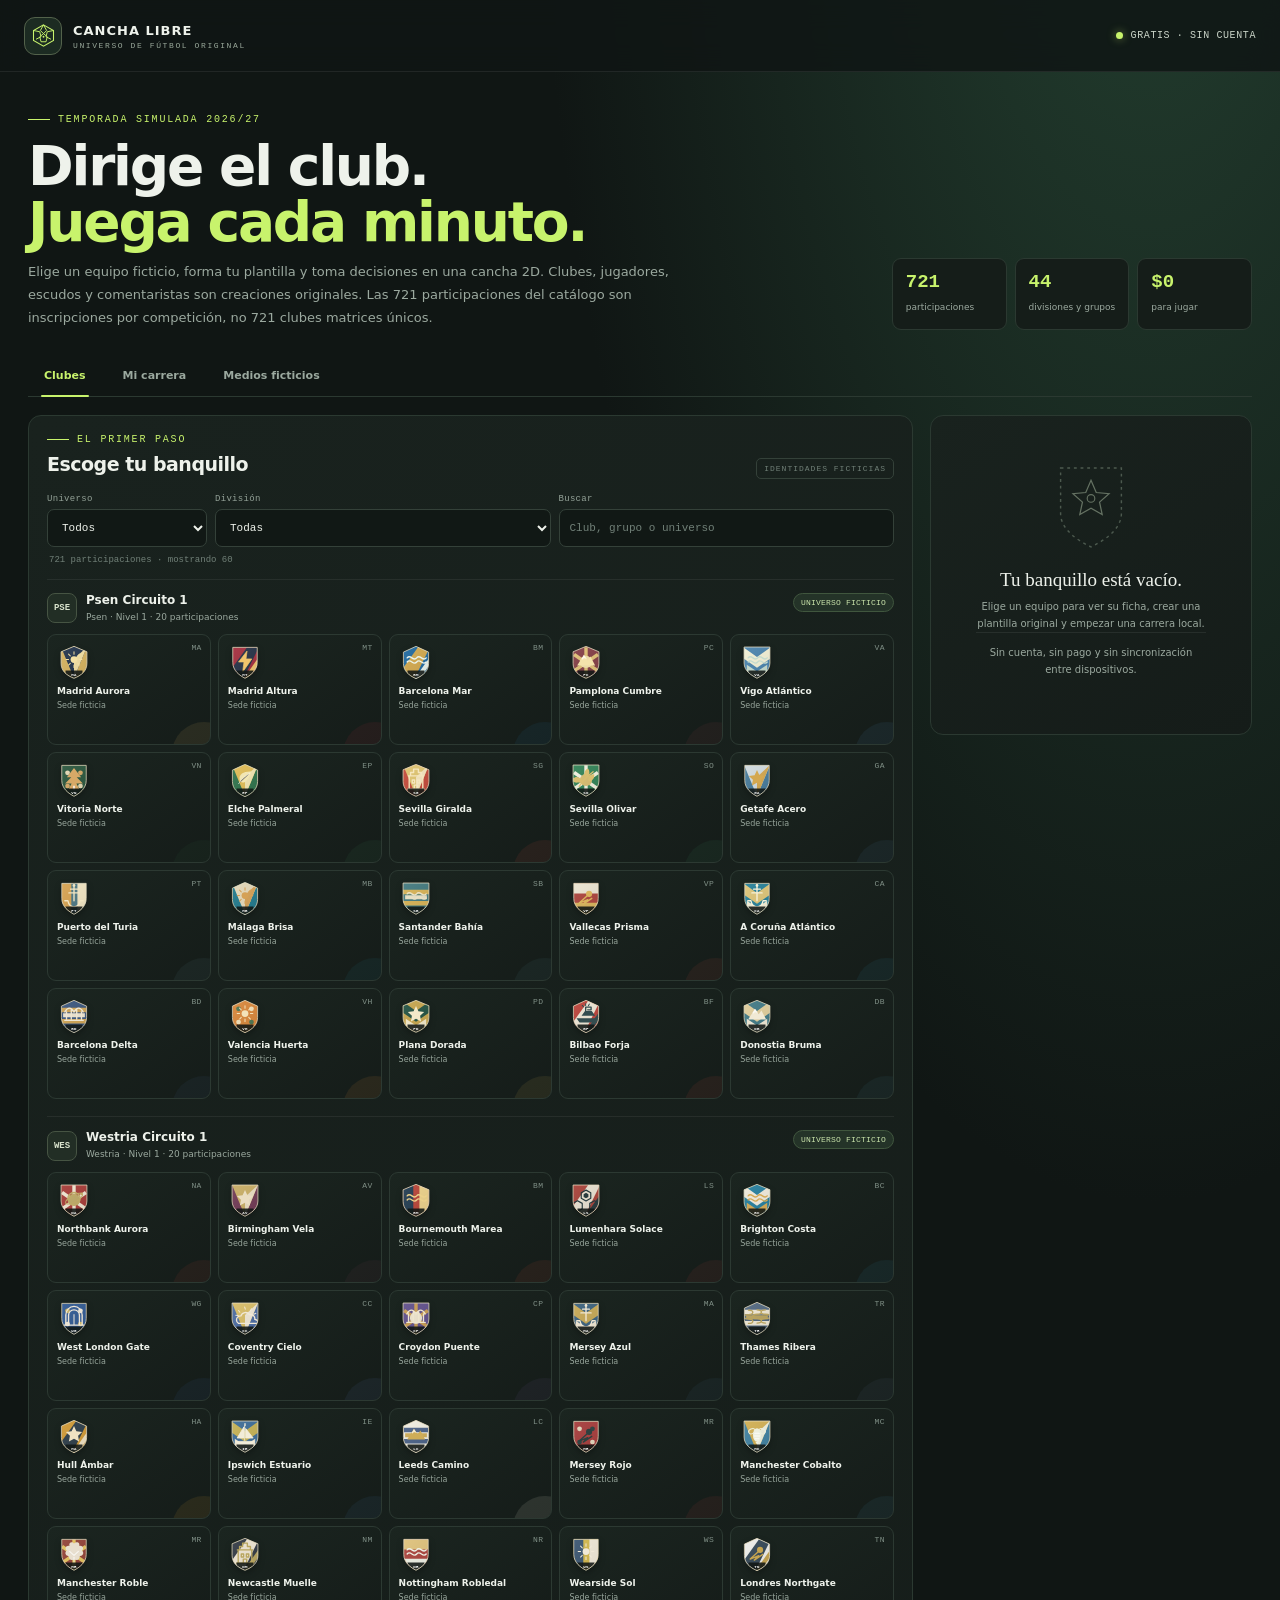
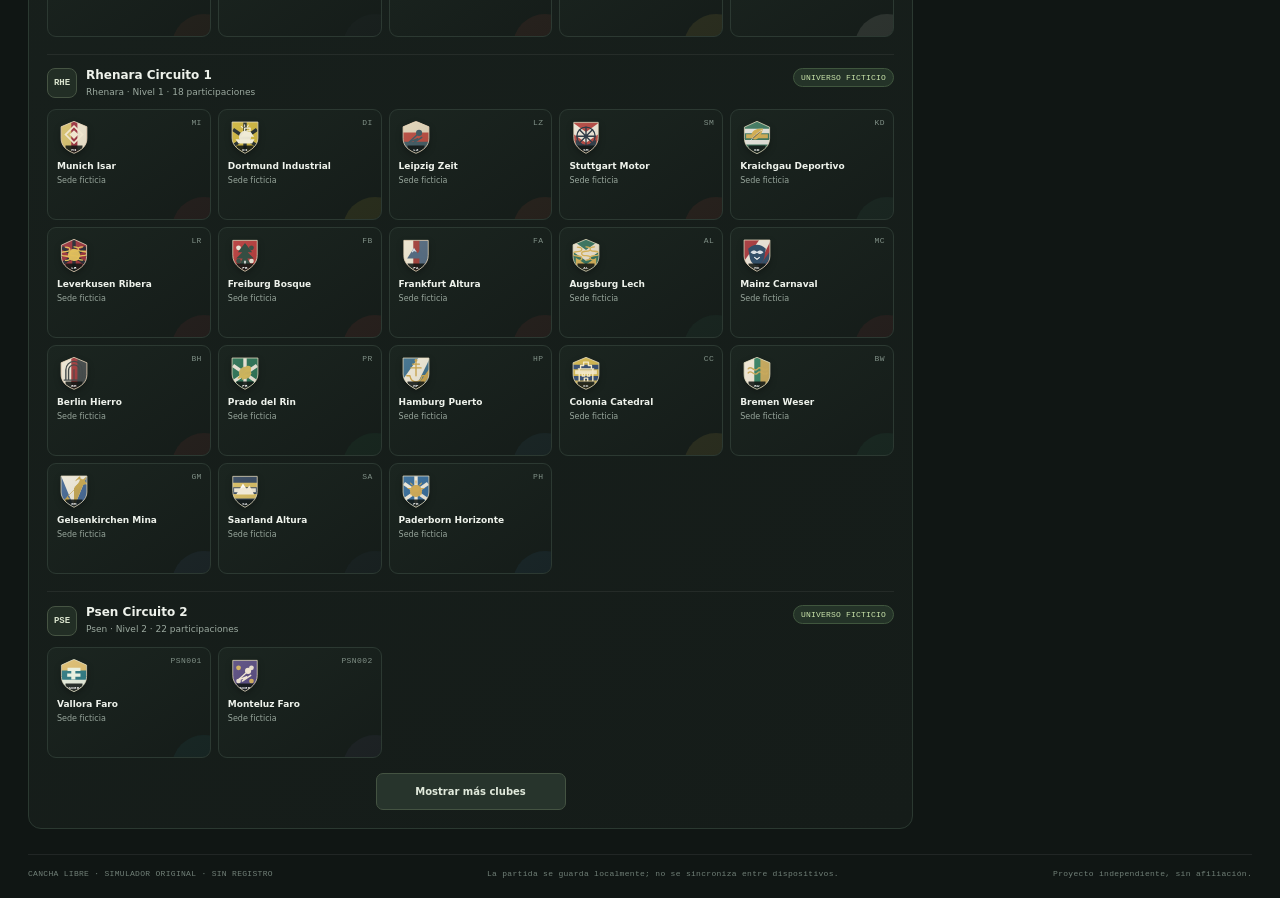
==== public/index.html @ 32240ccf "Publica Cancha Libre fase 1" ====
<!doctype html>
<html lang="es">
<head>
<meta charset="utf-8">
<meta name="viewport" content="width=device-width, initial-scale=1">
<meta name="theme-color" content="#101614">
<meta name="description" content="Cancha Libre: mánager de fútbol gratuito con clubes, plantillas y simulación 2D originales. Carrera guardada localmente en tu navegador.">
<title>Cancha Libre — Mánager de fútbol</title>
<link rel="stylesheet" href="styles.css">
<script defer src="game-data.js"></script>
<script defer src="app.js"></script>
</head>
<body>
<a class="skip-link" href="#main">Saltar al juego</a>
<header class="topbar">
  <a class="brand" href="#inicio" aria-label="Cancha Libre, inicio">
    <span class="brand-icon" aria-hidden="true"><svg viewBox="0 0 40 40" fill="none"><path d="M20 3 36 12v16L20 37 4 28V12L20 3Z" stroke="currentColor" stroke-width="1.7"/><path d="m20 3 5 9-5 5-5-5 5-9Zm-16 9 10 2 2 8-8 4m28-14-10 2-2 8 8 4M14 22l6-5 6 5-2 8h-8l-2-8Z" stroke="currentColor" stroke-width="1.5" stroke-linejoin="round"/><circle cx="20" cy="22" r="1.5" fill="currentColor"/></svg></span>
    <span class="brand-copy">CANCHA LIBRE<small>UNIVERSO DE FÚTBOL ORIGINAL</small></span>
  </a>
  <div class="top-status"><span class="free-dot"></span>Gratis · sin cuenta</div>
</header>
<main id="main" class="app-shell">
  <section class="hero" id="inicio">
    <div class="hero-copy">
      <div class="eyebrow">Temporada simulada 2026/27</div>
      <h1>Dirige el club.<br><span>Juega cada minuto.</span></h1>
      <p>Elige un equipo ficticio, forma tu plantilla y toma decisiones en una cancha 2D. Clubes, jugadores, escudos y comentaristas son creaciones originales. Las 721 participaciones del catálogo son inscripciones por competición, no 721 clubes matrices únicos.</p>
    </div>
    <div class="hero-stats" aria-label="Resumen del juego">
      <div class="stat-card"><strong id="statParticipations">—</strong><span>participaciones</span></div>
      <div class="stat-card"><strong id="statComps">—</strong><span>divisiones y grupos</span></div>
      <div class="stat-card"><strong>$0</strong><span>para jugar</span></div>
    </div>
  </section>
  <div id="resumeBanner" class="resume-banner" hidden></div>
  <nav class="view-tabs" aria-label="Secciones del juego">
    <button class="view-tab active" type="button" data-view="clubs" aria-current="page">Clubes</button>
    <button class="view-tab" type="button" data-view="career">Mi carrera</button>
    <button class="view-tab" type="button" data-view="evidence">Medios ficticios</button>
  </nav>

  <section class="screen" id="view-clubs" aria-labelledby="clubsHeading">
    <div class="content-grid">
      <div class="main-column">
        <section class="panel-card catalog-card">
          <div class="section-heading">
            <div><div class="eyebrow">El primer paso</div><h2 id="clubsHeading">Escoge tu banquillo</h2></div>
            <span class="small-label">IDENTIDADES FICTICIAS</span>
          </div>
          <div class="filters">
            <label>Universo<select id="countryFilter" aria-label="Filtrar por universo"></select></label>
            <label>División<select id="leagueFilter" aria-label="Filtrar por división"></select></label>
            <label class="search-label">Buscar<input id="searchInput" type="search" placeholder="Club, grupo o universo" autocomplete="off"></label>
          </div>
          <p id="clubResults" class="results-note" aria-live="polite"></p>
          <div id="clubList" class="league-list"></div>
          <button id="loadMore" class="secondary-button load-more" type="button" hidden>Mostrar más clubes</button>
        </section>
      </div>
      <aside id="clubPanel" class="panel-card club-panel" aria-labelledby="clubPanelTitle">
        <div id="clubPanelContent"></div>
      </aside>
    </div>
  </section>

  <section class="screen" id="view-career" aria-labelledby="careerHeading" hidden>
    <div id="careerRoot"></div>
  </section>

  <section class="screen" id="view-evidence" aria-labelledby="evidenceHeading" hidden>
    <div class="panel-card evidence-intro">
      <div class="eyebrow">Canales ficticios</div>
      <h2 id="evidenceHeading">Señales del universo</h2>
      <p>Las ligas y señales que aparecen aquí pertenecen al universo ficticio de Cancha Libre. Esta pantalla no contiene nombres ni enlaces de fuentes externas.</p>
    </div>
    <div id="evidenceList" class="evidence-grid"></div>
    <div class="panel-card gaps-card"><h3>Límites de la evidencia</h3><ul id="evidenceGaps"></ul></div>
  </section>
  <footer class="footer"><span>CANCHA LIBRE · SIMULADOR ORIGINAL · SIN REGISTRO</span><span>La partida se guarda localmente; no se sincroniza entre dispositivos.</span><span>Proyecto independiente, sin afiliación.</span></footer>
</main>
<div id="toast" class="toast" role="status" aria-live="polite"></div>
<noscript><p class="noscript">Activa JavaScript para jugar a Cancha Libre.</p></noscript>
</body>
</html>
---- public/styles.css ----
:root{color-scheme:dark;--bg:#101614;--panel:#171f1c;--panel2:#1b2520;--line:#2b3931;--ink:#eef2eb;--muted:#9ba99f;--quiet:#718078;--lime:#c8f36c;--gold:#e1c16e;--red:#ef826f;--blue:#86b9dc;--sans:Manrope,Inter,ui-sans-serif,system-ui,-apple-system,BlinkMacSystemFont,"Segoe UI",sans-serif;--mono:"DM Mono",ui-monospace,SFMono-Regular,Consolas,monospace}*{box-sizing:border-box}html{scroll-behavior:smooth}body{margin:0;background:radial-gradient(ellipse at 90% -12%,#244131 0,transparent 38%),var(--bg);color:var(--ink);font-family:var(--sans);line-height:1.5;min-height:100vh}button,input,select{font:inherit}button,a,input,select{touch-action:manipulation}button:focus-visible,a:focus-visible,input:focus-visible,select:focus-visible{outline:3px solid var(--lime);outline-offset:3px}.skip-link{position:absolute;top:-80px;left:14px;background:var(--lime);color:#142017;padding:10px 14px;border-radius:7px;z-index:30}.skip-link:focus{top:10px}.topbar{height:72px;padding:0 max(24px,calc((100vw - 1440px)/2));display:flex;justify-content:space-between;align-items:center;border-bottom:1px solid #ffffff13;background:#101614d9;backdrop-filter:blur(14px)}.brand{display:flex;gap:11px;align-items:center;text-decoration:none;color:var(--ink)}.brand-icon{width:38px;height:38px;display:grid;place-items:center;border:1px solid #53624b;border-radius:11px;background:#1c2b22;color:var(--lime)}.brand-icon svg{width:25px;height:25px}.brand-copy{font-size:13px;font-weight:800;letter-spacing:1px}.brand-copy small{display:block;color:#9aa99b;font:8px var(--mono);letter-spacing:1.6px;margin-top:1px}.top-status{display:flex;align-items:center;gap:8px;color:#cad4c8;font:10px var(--mono);letter-spacing:.6px;text-transform:uppercase}.free-dot{width:7px;height:7px;border-radius:50%;background:var(--lime);box-shadow:0 0 8px #c8f36c88}.app-shell{max-width:1440px;margin:auto;padding:0 28px}.hero{display:flex;justify-content:space-between;gap:30px;align-items:flex-end;padding:42px 0 27px}.hero-copy{max-width:790px}.eyebrow{font:10px var(--mono);text-transform:uppercase;letter-spacing:1.8px;color:var(--lime);display:flex;align-items:center;gap:8px}.eyebrow:before{content:"";height:1px;width:22px;background:currentColor}.hero h1{margin:13px 0 11px;font-size:clamp(32px,4.3vw,57px);line-height:1.02;letter-spacing:-2.2px;font-weight:700}.hero h1 span{color:var(--lime)}.hero p{max-width:680px;margin:0;color:var(--muted);font-size:13px;line-height:1.75}.hero-stats{display:grid;grid-template-columns:repeat(3,minmax(94px,1fr));gap:8px;min-width:320px}.stat-card{border:1px solid var(--line);background:#151d19;border-radius:9px;padding:12px 13px;min-height:72px}.stat-card strong{font:600 19px var(--mono);color:var(--lime);display:block}.stat-card span{font-size:9px;color:var(--muted);white-space:nowrap}.resume-banner{margin:0 0 17px;background:linear-gradient(100deg,#293622,#1d2c22);border:1px solid #65784c;border-radius:10px;padding:12px 15px;display:flex;justify-content:space-between;align-items:center;gap:12px;font-size:11px;color:#e1e9d2}.resume-banner[hidden]{display:none}.resume-banner strong{color:var(--lime)}.view-tabs{display:flex;gap:5px;border-bottom:1px solid var(--line);margin-bottom:18px}.view-tab{position:relative;border:0;background:transparent;color:var(--muted);padding:11px 16px 12px;cursor:pointer;font-size:11px;font-weight:700}.view-tab:hover{color:var(--ink)}.view-tab.active{color:var(--lime)}.view-tab.active:after{content:"";position:absolute;bottom:-1px;left:13px;right:13px;height:2px;background:var(--lime);border-radius:2px}.screen[hidden]{display:none!important}.content-grid{display:grid;grid-template-columns:minmax(0,1fr) 322px;gap:17px;align-items:start}.main-column{min-width:0}.panel-card{border:1px solid var(--line);border-radius:13px;background:linear-gradient(150deg,#19221e,#151c19);padding:18px}.catalog-card{padding:18px}.section-heading{display:flex;justify-content:space-between;align-items:flex-end;gap:14px;margin-bottom:15px}.section-heading h2,.evidence-intro h2{margin:5px 0 0;font-size:19px;letter-spacing:-.5px}.small-label{font:8px var(--mono);letter-spacing:1px;color:var(--quiet);border:1px solid #344139;border-radius:5px;padding:5px 7px}.filters{display:grid;grid-template-columns:160px minmax(190px,1fr) minmax(190px,1fr);gap:8px;margin-bottom:8px}.filters label{display:flex;flex-direction:column;gap:5px;color:#93a197;font:9px var(--mono);letter-spacing:.3px}.filters input,.filters select,.career-select{width:100%;min-height:38px;border:1px solid #344139;border-radius:7px;background:#111815;color:var(--ink);padding:8px 10px;font-size:11px;letter-spacing:0}.filters input::placeholder{color:#718078}.results-note{margin:8px 2px 12px;color:var(--quiet);font:9px var(--mono);min-height:12px}.league-list{display:flex;flex-direction:column;gap:17px}.league-block{border-top:1px solid #ffffff10;padding-top:13px}.league-heading{display:flex;align-items:flex-start;justify-content:space-between;gap:12px;margin-bottom:10px}.league-title-wrap{display:flex;align-items:center;gap:9px;min-width:0}.league-chip{width:30px;height:30px;display:grid;place-items:center;border:1px solid #465443;background:#222e25;border-radius:8px;color:#d8e2cc;font:700 9px var(--mono);flex:0 0 auto}.league-heading h3{margin:0;font-size:12px;line-height:1.25}.league-meta{margin-top:3px;color:var(--muted);font-size:9px}.country-kicker{font:8px var(--mono);color:var(--quiet);text-transform:uppercase;letter-spacing:1px;text-align:right;white-space:nowrap}.partial-pill,.coverage-pill,.status-pill{display:inline-flex;align-items:center;gap:5px;border-radius:99px;padding:4px 7px;font:8px var(--mono);letter-spacing:.2px;white-space:nowrap}.partial-pill{background:#4b3223;color:#ffd29a;border:1px solid #76522e}.coverage-pill{background:#243328;color:#cbe5ac;border:1px solid #40563e}.club-grid{display:grid;grid-template-columns:repeat(5,minmax(0,1fr));gap:7px}.club-card{min-height:111px;position:relative;overflow:hidden;text-align:left;display:flex;flex-direction:column;align-items:flex-start;justify-content:flex-start;gap:3px;padding:9px;border:1px solid #2c3932;background:linear-gradient(145deg,#1b2520,#151c19);border-radius:9px;cursor:pointer;color:var(--ink);transition:transform .14s,border-color .14s,background .14s,box-shadow .14s}.club-card:after{content:"";position:absolute;width:64px;height:64px;border-radius:50%;right:-26px;bottom:-42px;background:var(--club-accent);opacity:.1}.club-card:hover{transform:translateY(-2px);border-color:#78875e;background:#202a23;box-shadow:0 8px 20px #0003}.club-card.selected{border-color:var(--lime);box-shadow:inset 0 0 0 1px #c8f36c3d}.club-card .crest{width:34px;height:38px;display:block;margin-bottom:1px;filter:drop-shadow(0 3px 3px #0004)}.club-code{position:absolute;top:8px;right:8px;color:#809087;font:8px var(--mono);letter-spacing:.4px}.club-name{font-size:9px;font-weight:800;line-height:1.22;overflow-wrap:anywhere;position:relative;z-index:1}.club-place{font-size:8px;color:#96a49a;position:relative;z-index:1}.club-panel{position:sticky;top:18px;min-height:320px}.empty-panel{text-align:center;padding:27px 9px}.empty-mark{width:76px;height:90px;margin:0 auto 11px;opacity:.72}.empty-panel h2{font:400 19px Georgia,serif;margin:0 0 7px}.empty-panel p{font-size:10px;color:var(--muted);line-height:1.7;margin:0 auto;max-width:230px}.detail-crest{width:72px;height:78px;filter:drop-shadow(0 8px 9px #0005)}.club-profile-head{display:flex;gap:13px;align-items:center;padding:3px 0 14px;border-bottom:1px solid #ffffff12}.club-profile-title{min-width:0}.club-profile-title h2{font:400 20px Georgia,serif;line-height:1.1;margin:0 0 6px;overflow-wrap:anywhere}.profile-sub{font-size:10px;color:var(--muted)}.profile-badge{display:inline-flex;margin-top:7px;border-radius:5px;padding:4px 6px;background:#2b3827;color:#dce8c9;font:8px var(--mono);letter-spacing:.3px}.profile-text{font-size:10px;color:#bdc8bd;line-height:1.7;margin:14px 0}.profile-facts{display:grid;grid-template-columns:1fr 1fr;gap:7px;margin:12px 0}.fact-box{background:#111815;border:1px solid #2b3830;border-radius:7px;padding:8px}.fact-box span{display:block;color:var(--quiet);font:8px var(--mono);text-transform:uppercase;letter-spacing:.7px}.fact-box strong{display:block;color:#e2ebde;font-size:10px;margin-top:4px}.identity-note,.local-note{font-size:9px;color:#91a095;line-height:1.6;margin:11px 0}.primary-button,.secondary-button,.danger-button,.small-button{border:1px solid transparent;border-radius:7px;padding:10px 12px;font-size:10px;font-weight:800;cursor:pointer;transition:transform .12s,background .12s,border-color .12s}.primary-button{background:var(--lime);color:#172018}.primary-button:hover{background:#dcff95;transform:translateY(-1px)}.secondary-button{background:#27342c;border-color:#445342;color:#e1eadc}.secondary-button:hover{border-color:#82956d;background:#304036}.danger-button{background:#3b2422;border-color:#6b3732;color:#ffd3cb}.small-button{padding:7px 9px;background:#222d26;border-color:#39483e;color:#d5dfd4;font-size:9px}.button-row{display:flex;gap:7px;flex-wrap:wrap}.button-row>*{flex:1}.local-note{border-top:1px solid #ffffff12;padding-top:11px;margin-top:14px}.load-more{display:block;margin:15px auto 0;min-width:190px}.load-more[hidden]{display:none}.footer{display:flex;justify-content:space-between;gap:12px;align-items:center;border-top:1px solid #ffffff12;margin-top:25px;padding:14px 0 20px;color:var(--quiet);font:8px var(--mono);letter-spacing:.3px}.footer a{color:#a9b8ab;text-underline-offset:2px}.evidence-intro{margin-bottom:13px}.evidence-intro p{max-width:920px;color:var(--muted);font-size:11px;line-height:1.7;margin:9px 0 0}.evidence-grid{display:grid;grid-template-columns:repeat(2,minmax(0,1fr));gap:10px}.evidence-card{border:1px solid var(--line);border-radius:10px;background:#171f1b;padding:13px}.evidence-card h3{margin:0;font-size:12px}.evidence-card .evidence-meta{font:8px var(--mono);color:#9da99f;margin-top:4px}.evidence-card p{font-size:10px;line-height:1.65;color:#b8c3b9;margin:9px 0}.evidence-channels{display:flex;gap:5px;flex-wrap:wrap;margin:8px 0}.evidence-channels span{border:1px solid #40503d;border-radius:99px;background:#253227;color:#c9dda9;padding:4px 7px;font:8px var(--mono)}.source-links{display:flex;flex-direction:column;gap:5px;border-top:1px solid #ffffff12;padding-top:9px;margin-top:9px}.source-links a{color:#b6d19a;font-size:9px;text-decoration-color:#697a60;text-underline-offset:2px;overflow-wrap:anywhere}.source-links a:hover{color:var(--lime)}.gaps-card{margin-top:12px}.gaps-card h3{font-size:12px;margin:0 0 8px}.gaps-card ul{margin:0;padding-left:18px;display:grid;gap:7px;color:var(--muted);font-size:9px;line-height:1.6}.career-shell{display:flex;flex-direction:column;gap:12px}.career-top{display:flex;justify-content:space-between;align-items:center;gap:14px}.career-title{display:flex;align-items:center;gap:13px;min-width:0}.career-title h2{font:400 22px Georgia,serif;margin:0 0 3px}.career-title p{font-size:9px;color:var(--muted);margin:0}.career-actions{display:flex;gap:6px;flex-wrap:wrap;justify-content:flex-end}.autosave-line{display:flex;justify-content:space-between;gap:10px;flex-wrap:wrap;border:1px solid #3c4b39;border-radius:8px;background:#202a20;padding:8px 11px;font:9px var(--mono);color:#c7d7bd}.autosave-line strong{color:var(--lime)}.career-tabs{display:flex;gap:4px;border-bottom:1px solid var(--line);overflow:auto}.career-tab{white-space:nowrap;border:0;background:transparent;color:var(--muted);padding:10px 13px;font-size:10px;font-weight:700;cursor:pointer}.career-tab.active{color:var(--lime);border-bottom:2px solid var(--lime)}.career-content{border:1px solid var(--line);border-radius:11px;background:linear-gradient(150deg,#19221e,#151c19);padding:15px}.career-content h3{font-size:14px;margin:0 0 10px}.career-intro{color:var(--muted);font-size:10px;line-height:1.65;margin:0 0 12px}.career-summary{display:grid;grid-template-columns:repeat(4,1fr);gap:8px;margin:10px 0}.summary-box{border:1px solid #324038;border-radius:8px;background:#141b17;padding:9px}.summary-box strong{display:block;color:var(--lime);font:600 14px var(--mono)}.summary-box span{font-size:8px;color:var(--muted)}.squad-toolbar{display:flex;justify-content:space-between;align-items:flex-end;gap:10px;flex-wrap:wrap;margin-bottom:12px}.squad-grid{display:grid;grid-template-columns:repeat(3,minmax(0,1fr));gap:8px}.player-card{border:1px solid #304037;border-radius:8px;background:#141c18;padding:9px;min-width:0}.player-card.injured{border-color:#8b4c43;background:#251b19}.player-card-head{display:flex;justify-content:space-between;gap:7px;align-items:flex-start}.player-name{font-size:10px;font-weight:800;line-height:1.25}.player-position{display:inline-flex;align-items:center;border:1px solid #4a5a49;border-radius:4px;padding:2px 4px;color:#d2dfc3;font:8px var(--mono);margin-right:4px}.player-ovr{font:700 14px var(--mono);color:var(--lime)}.player-meta{font-size:8px;color:var(--muted);margin-top:4px}.trait-tag{display:inline-block;margin-top:6px;border-radius:99px;background:#27342b;color:#c6dcaa;padding:3px 6px;font-size:8px}.stat-bars{display:grid;grid-template-columns:repeat(2,1fr);gap:4px 7px;margin-top:7px}.stat-line{display:flex;align-items:center;gap:4px;color:#9caaa0;font:7px var(--mono)}.stat-line span:first-child{width:24px}.stat-track{height:4px;flex:1;border-radius:9px;background:#29342d;overflow:hidden}.stat-track i{display:block;height:100%;background:linear-gradient(90deg,#94b65c,var(--lime));border-radius:9px}.injury-list{display:flex;flex-direction:column;gap:7px;margin:9px 0}.injury-row{display:flex;justify-content:space-between;align-items:center;gap:8px;border:1px solid #70453c;background:#281d1a;border-radius:7px;padding:8px 9px;font-size:9px}.injury-row strong{color:#ffd4c6}.recovery-bar{height:5px;border-radius:9px;background:#49312d;overflow:hidden;margin-top:5px}.recovery-bar i{height:100%;display:block;background:#ee987c}.lineup-list{display:flex;gap:5px;flex-wrap:wrap;margin:7px 0}.lineup-chip{display:inline-flex;gap:5px;align-items:center;border:1px solid #334238;border-radius:99px;padding:5px 7px;color:#d5dfd4;font-size:8px}.lineup-chip b{color:var(--lime);font:8px var(--mono)}.formation-box{display:flex;gap:8px;align-items:center;flex-wrap:wrap;margin-bottom:10px}.formation-box label{font:8px var(--mono);color:var(--muted)}.career-select{width:auto;min-width:130px;min-height:32px;padding:6px 8px;font-size:9px}.match-header{display:flex;justify-content:space-between;align-items:flex-start;gap:10px;flex-wrap:wrap;margin-bottom:10px}.match-header h3{margin:0}.match-score{font:600 20px var(--mono);color:var(--lime)}.match-clock{color:var(--muted);font:10px var(--mono)}.match-actions{display:flex;gap:6px;flex-wrap:wrap}.pitch-wrap{border:1px solid #49664a;background:#15241c;border-radius:10px;padding:6px;overflow:hidden}.pitch-svg{width:100%;height:auto;display:block;aspect-ratio:900/520;background:#244a34;border-radius:6px}.pitch-label{font:700 10px var(--mono);fill:#fff;text-anchor:middle;paint-order:stroke;stroke:#101614;stroke-width:3px;stroke-linejoin:round}.pitch-number{font:800 12px var(--mono);text-anchor:middle;dominant-baseline:central}.pitch-position{font:800 8px var(--mono);fill:#fff;text-anchor:middle;paint-order:stroke;stroke:#15231b;stroke-width:3px;stroke-linejoin:round}.pitch-player{transition:transform .12s linear}.press-ring{fill:none;stroke:#e9fb9a;stroke-width:2.5;stroke-dasharray:4 3;filter:drop-shadow(0 0 4px #e9fb9a)}.press-marker{fill:#e9fb9a;stroke:#172017;stroke-width:1}.press-marker-text{font:800 7px var(--mono);fill:#172017;text-anchor:middle;dominant-baseline:central}.ball-shadow{fill:#000;opacity:.25}.ball-main{fill:#f7f2dc;stroke:#202720;stroke-width:2}.ball-panel{fill:#27342a}.pitch-caption{display:flex;justify-content:space-between;gap:8px;flex-wrap:wrap;margin:7px 3px 0;color:#c4d2c2;font:8px var(--mono)}.match-log{min-height:74px;max-height:200px;overflow:auto;border:1px solid #2d3932;background:#111815;border-radius:8px;padding:9px;margin-top:9px}.log-item{padding:4px 2px;border-bottom:1px solid #ffffff0c;color:#c1cbc2;font-size:9px;line-height:1.5}.log-item:last-child{border-bottom:0}.log-item strong{color:var(--lime);font:9px var(--mono)}.half-panel,.injury-alert,.match-summary{border:1px solid #526446;background:#202b20;border-radius:9px;padding:11px;margin:10px 0}.half-panel h4,.match-summary h4{margin:0 0 8px;color:var(--lime);font-size:12px}.tactic-controls{display:grid;grid-template-columns:repeat(3,minmax(0,1fr));gap:7px;margin:8px 0}.tactic-controls label{display:flex;flex-direction:column;gap:4px;color:var(--muted);font:8px var(--mono)}.substitution-controls{display:grid;grid-template-columns:1fr 1fr auto;gap:7px;align-items:end;margin-top:9px}.substitution-controls label{display:flex;flex-direction:column;gap:4px;color:var(--muted);font:8px var(--mono)}.injury-alert{border-color:#885246;background:#2a1e1a;color:#ffd8cb;font-size:9px;line-height:1.6}.market-grid{display:grid;grid-template-columns:repeat(3,minmax(0,1fr));gap:8px}.market-card{border:1px solid #34433a;background:#141c18;border-radius:8px;padding:10px}.market-card h4{font-size:10px;margin:0 0 4px}.market-card p{font-size:8px;color:var(--muted);margin:3px 0}.market-card strong{color:var(--lime);font:10px var(--mono)}.standings-wrap{overflow:auto}.standings{border-collapse:collapse;width:100%;min-width:570px;font-size:9px}.standings th,.standings td{padding:7px 6px;border-bottom:1px solid #ffffff10;text-align:right}.standings th:first-child,.standings td:first-child,.standings th:nth-child(2),.standings td:nth-child(2){text-align:left}.standings th{font:8px var(--mono);color:var(--quiet);text-transform:uppercase}.standings tr.current{background:#243124;color:#f3f6e9}.standings .pos{font:9px var(--mono);color:var(--lime);width:28px}.result-list{display:flex;flex-direction:column;gap:6px}.result-row{display:flex;justify-content:space-between;gap:8px;align-items:center;border:1px solid #303c34;border-radius:7px;padding:8px 9px;color:#c5d0c6;font-size:9px}.result-row strong{font:10px var(--mono);color:var(--lime)}.empty-career{max-width:700px;margin:18px auto;padding:26px;text-align:center}.empty-career h2{font:400 22px Georgia,serif;margin:0 0 8px}.empty-career p{font-size:10px;line-height:1.7;color:var(--muted);margin:0 auto 13px;max-width:500px}.saved-career-list{display:grid;grid-template-columns:repeat(2,minmax(0,1fr));gap:8px;margin:12px 0}.saved-career{display:flex;justify-content:space-between;align-items:center;gap:8px;border:1px solid #36443a;background:#141b17;border-radius:8px;padding:9px;font-size:9px}.import-input{display:none}.toast{position:fixed;bottom:20px;left:50%;transform:translate(-50%,18px);opacity:0;pointer-events:none;z-index:50;background:#e2f5aa;color:#162019;padding:10px 14px;border-radius:8px;font-size:10px;font-weight:800;box-shadow:0 8px 30px #0005;transition:opacity .18s,transform .18s;max-width:calc(100% - 26px);text-align:center}.toast.show{opacity:1;transform:translate(-50%,0)}.noscript{margin:20px;padding:15px;background:#3a2b1e;color:#fff;border-radius:8px}
@media(max-width:1100px){.club-grid{grid-template-columns:repeat(4,minmax(0,1fr))}.content-grid{grid-template-columns:minmax(0,1fr) 295px}.hero{align-items:flex-start}.hero-stats{min-width:280px}.squad-grid{grid-template-columns:repeat(2,minmax(0,1fr))}}
@media(max-width:820px){.app-shell{padding:0 16px}.topbar{padding:0 17px;height:63px}.hero{flex-direction:column;gap:17px;padding:27px 0 20px}.hero h1{font-size:38px}.hero-stats{width:100%;min-width:0}.content-grid{grid-template-columns:1fr}.club-panel{position:static;grid-row:1}.empty-panel{padding:17px 8px}.empty-mark{width:55px;height:62px;margin-bottom:7px}.empty-panel h2{font-size:17px}.career-top{align-items:flex-start;flex-direction:column}.career-actions{justify-content:flex-start}.evidence-grid{grid-template-columns:1fr}.market-grid{grid-template-columns:repeat(2,minmax(0,1fr))}}
@media(max-width:560px){.app-shell{padding:0 11px}.topbar{padding:0 12px}.brand-icon{width:32px;height:32px}.brand-copy{font-size:11px}.brand-copy small{font-size:7px}.top-status{font-size:8px;gap:5px}.hero{padding:22px 0 17px}.hero h1{font-size:32px;letter-spacing:-1.2px}.hero p{font-size:10px}.hero-stats{gap:5px}.stat-card{padding:9px 7px;min-height:61px}.stat-card strong{font-size:15px}.stat-card span{font-size:7px}.view-tabs{overflow:auto}.view-tab{padding:10px 11px;font-size:9px}.panel-card{padding:12px;border-radius:10px}.section-heading h2{font-size:16px}.small-label{font-size:7px}.filters{grid-template-columns:1fr 1fr;gap:6px}.filters .search-label{grid-column:1/-1}.filters input,.filters select{min-height:37px;font-size:10px}.club-grid{grid-template-columns:repeat(3,minmax(0,1fr));gap:5px}.club-card{min-height:99px;padding:7px;border-radius:7px}.club-card .crest{width:29px;height:33px}.club-name{font-size:8px}.club-place{font-size:7px}.league-heading h3{font-size:10px}.league-meta{font-size:8px}.country-kicker{font-size:7px}.club-profile-head{gap:10px}.detail-crest{width:58px;height:63px}.club-profile-title h2{font-size:18px}.profile-facts{gap:5px}.fact-box{padding:7px}.career-title h2{font-size:19px}.career-title .detail-crest{width:52px;height:58px}.career-summary{grid-template-columns:repeat(2,1fr)}.squad-grid{grid-template-columns:1fr}.player-card{padding:8px}.tactic-controls{grid-template-columns:1fr 1fr}.substitution-controls{grid-template-columns:1fr 1fr}.substitution-controls button{grid-column:1/-1}.match-score{font-size:17px}.pitch-wrap{padding:3px}.pitch-number{font-size:13px}.pitch-position{font-size:9px}.market-grid{grid-template-columns:1fr}.saved-career-list{grid-template-columns:1fr}.footer{align-items:flex-start;flex-direction:column;gap:6px;font-size:7px}.evidence-card h3{font-size:11px}.evidence-card p{font-size:9px}}
@media(prefers-reduced-motion:reduce){*,*:before,*:after{scroll-behavior:auto!important;transition:none!important;animation:none!important}}
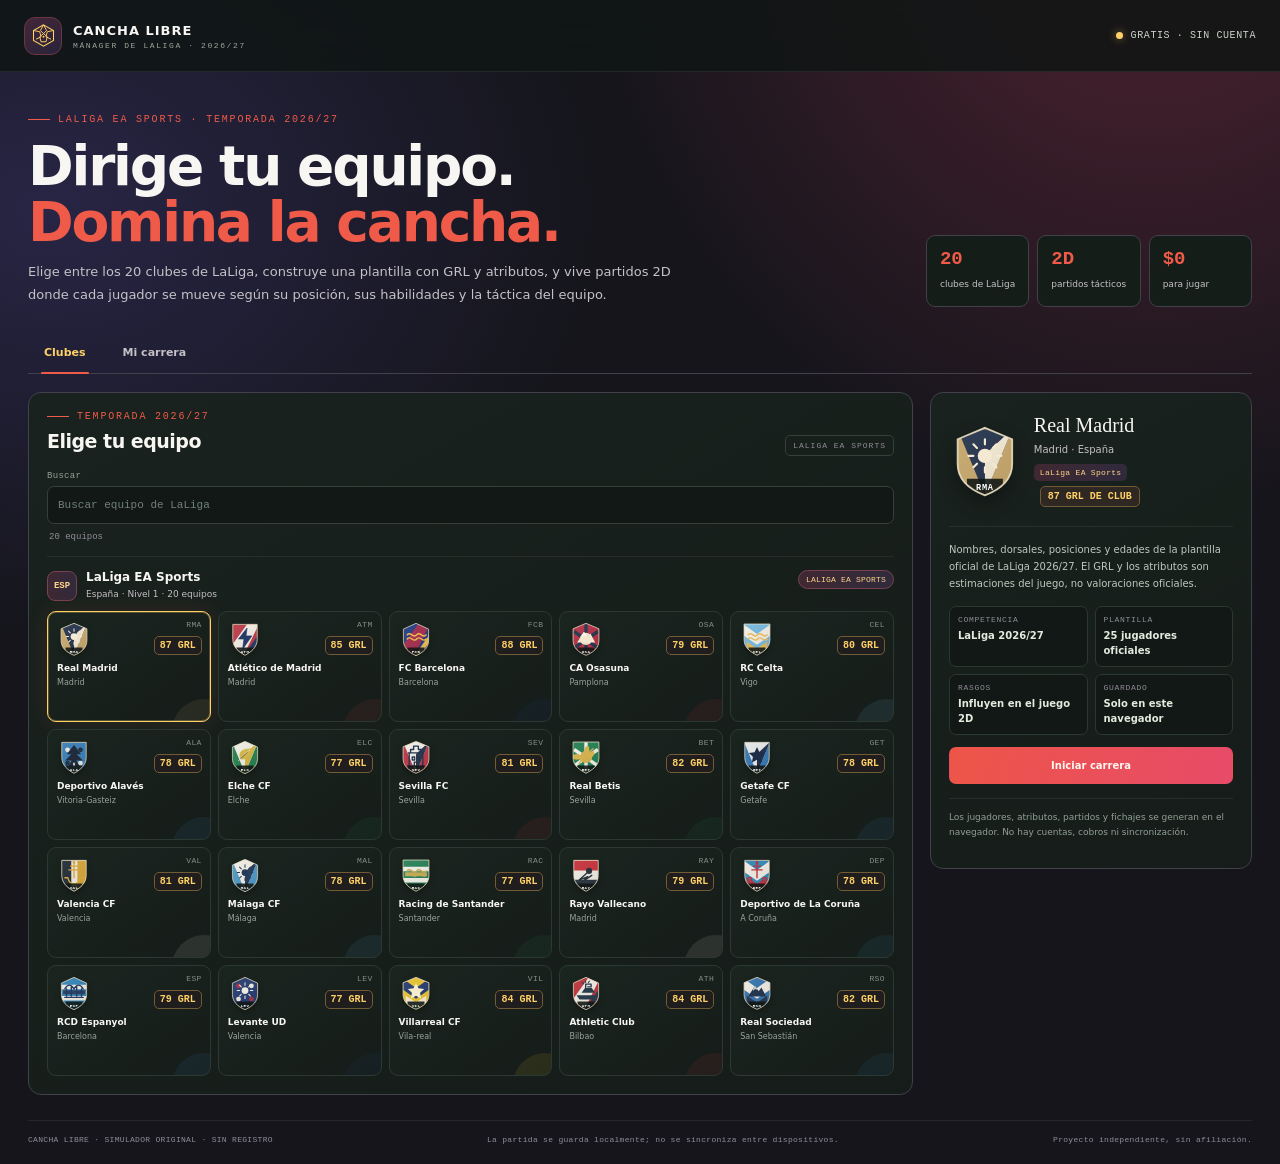
==== commit 3d84bbe0: "Improve LaLiga manager gameplay Co-authored-by: Copilot App <223556219+Copilot@users.noreply.github." ====
--- a/public/index.html
+++ b/public/index.html
@@ -3,32 +3,35 @@
 <head>
 <meta charset="utf-8">
 <meta name="viewport" content="width=device-width, initial-scale=1">
-<meta name="theme-color" content="#101614">
-<meta name="description" content="Cancha Libre: mánager de fútbol gratuito con clubes, plantillas y simulación 2D originales. Carrera guardada localmente en tu navegador.">
-<title>Cancha Libre — Mánager de fútbol</title>
+<meta name="theme-color" content="#15151b">
+<meta name="description" content="Cancha Libre: dirige un club de LaLiga, gestiona tu plantilla y juega partidos tácticos 2D.">
 <link rel="stylesheet" href="styles.css">
+<link rel="stylesheet" href="spain-mode.css">
 <script defer src="game-data.js"></script>
+<script defer src="spain-mode.js"></script>
+<script defer src="spain-rosters.js"></script>
 <script defer src="app.js"></script>
+<title>Cancha Libre — Mánager de LaLiga</title>
 </head>
 <body>
 <a class="skip-link" href="#main">Saltar al juego</a>
 <header class="topbar">
   <a class="brand" href="#inicio" aria-label="Cancha Libre, inicio">
     <span class="brand-icon" aria-hidden="true"><svg viewBox="0 0 40 40" fill="none"><path d="M20 3 36 12v16L20 37 4 28V12L20 3Z" stroke="currentColor" stroke-width="1.7"/><path d="m20 3 5 9-5 5-5-5 5-9Zm-16 9 10 2 2 8-8 4m28-14-10 2-2 8 8 4M14 22l6-5 6 5-2 8h-8l-2-8Z" stroke="currentColor" stroke-width="1.5" stroke-linejoin="round"/><circle cx="20" cy="22" r="1.5" fill="currentColor"/></svg></span>
-    <span class="brand-copy">CANCHA LIBRE<small>UNIVERSO DE FÚTBOL ORIGINAL</small></span>
+    <span class="brand-copy">CANCHA LIBRE<small>MÁNAGER DE LALIGA · 2026/27</small></span>
   </a>
   <div class="top-status"><span class="free-dot"></span>Gratis · sin cuenta</div>
 </header>
 <main id="main" class="app-shell">
   <section class="hero" id="inicio">
     <div class="hero-copy">
-      <div class="eyebrow">Temporada simulada 2026/27</div>
-      <h1>Dirige el club.<br><span>Juega cada minuto.</span></h1>
-      <p>Elige un equipo ficticio, forma tu plantilla y toma decisiones en una cancha 2D. Clubes, jugadores, escudos y comentaristas son creaciones originales. Las 721 participaciones del catálogo son inscripciones por competición, no 721 clubes matrices únicos.</p>
+      <div class="eyebrow">LaLiga EA Sports · Temporada 2026/27</div>
+      <h1>Dirige tu equipo.<br><span>Domina la cancha.</span></h1>
+      <p>Elige entre los 20 clubes de LaLiga, construye una plantilla con GRL y atributos, y vive partidos 2D donde cada jugador se mueve según su posición, sus habilidades y la táctica del equipo.</p>
     </div>
     <div class="hero-stats" aria-label="Resumen del juego">
-      <div class="stat-card"><strong id="statParticipations">—</strong><span>participaciones</span></div>
-      <div class="stat-card"><strong id="statComps">—</strong><span>divisiones y grupos</span></div>
+      <div class="stat-card"><strong id="statParticipations">20</strong><span>clubes de LaLiga</span></div>
+      <div class="stat-card"><strong id="statComps">2D</strong><span>partidos tácticos</span></div>
       <div class="stat-card"><strong>$0</strong><span>para jugar</span></div>
     </div>
   </section>
@@ -44,8 +47,8 @@
       <div class="main-column">
         <section class="panel-card catalog-card">
           <div class="section-heading">
-            <div><div class="eyebrow">El primer paso</div><h2 id="clubsHeading">Escoge tu banquillo</h2></div>
-            <span class="small-label">IDENTIDADES FICTICIAS</span>
+            <div><div class="eyebrow">Temporada 2026/27</div><h2 id="clubsHeading">Elige tu equipo</h2></div>
+            <span class="small-label">LALIGA EA SPORTS</span>
           </div>
           <div class="filters">
             <label>Universo<select id="countryFilter" aria-label="Filtrar por universo"></select></label>
--- a/public/spain-mode.css
+++ b/public/spain-mode.css
@@ -0,0 +1,232 @@
+:root {
+  --bg: #15151b;
+  --panel: #1e1d25;
+  --panel2: #292730;
+  --line: #41404b;
+  --ink: #f8f6f2;
+  --muted: #c5c1c6;
+  --quiet: #918c97;
+  --lime: #f05a48;
+  --gold: #ffd166;
+  --red: #f05a48;
+  --blue: #aab8f0;
+}
+
+body {
+  background:
+    radial-gradient(ellipse at 90% -12%, #532333 0, transparent 36%),
+    radial-gradient(ellipse at 4% 18%, #282545 0, transparent 32%),
+    var(--bg);
+}
+
+.brand-icon {
+  border-color: #6b3543;
+  background: linear-gradient(145deg, #432638, #28243a);
+  color: var(--gold);
+}
+
+.free-dot {
+  background: var(--gold);
+  box-shadow: 0 0 8px #f0bf5788;
+}
+
+.league-chip,
+.profile-badge,
+.coverage-pill {
+  border-color: #784250;
+  background: linear-gradient(100deg, #402832, #302a3d);
+  color: #ffd789;
+}
+
+.club-card.selected {
+  border-color: var(--gold);
+  box-shadow: inset 0 0 0 1px #ffd16645, 0 0 22px #ef5c4820;
+}
+
+.club-card {
+  transition: border-color 160ms ease, box-shadow 160ms ease, transform 160ms ease;
+}
+
+.club-card:hover {
+  border-color: var(--club-accent, var(--red));
+  transform: translateY(-2px);
+}
+
+.club-rating,
+.club-overall {
+  color: var(--gold);
+  font: 800 10px var(--mono);
+}
+
+.club-rating {
+  position: absolute;
+  top: 24px;
+  right: 8px;
+  border: 1px solid #735b36;
+  border-radius: 5px;
+  background: #211d1edc;
+  padding: 3px 5px;
+}
+
+.club-overall {
+  display: inline-flex;
+  margin: 3px 0 5px;
+  margin-left: 6px;
+  border: 1px solid #735b36;
+  border-radius: 5px;
+  background: #2e2722;
+  padding: 4px 7px;
+}
+
+.primary-button {
+  background: linear-gradient(110deg, #ee5548, #e74b69);
+  color: #fff8f2;
+}
+
+.primary-button:hover {
+  background: linear-gradient(110deg, #ff6a58, #f35b78);
+}
+
+.view-tab.active,
+.career-tab.active,
+.summary-box strong,
+.player-ovr,
+.stat-line b,
+.log-item strong {
+  color: var(--gold);
+}
+
+.view-tab.active:after,
+.career-tab.active {
+  border-color: var(--gold);
+}
+
+.stat-track i {
+  background: linear-gradient(90deg, #e94955, #f17161, var(--gold));
+}
+
+.pitch-wrap {
+  position: relative;
+}
+
+.match-score {
+  display: inline-block;
+  color: var(--gold);
+  font-variant-numeric: tabular-nums;
+}
+
+.match-score.goal-pulse {
+  animation: goal-score-pulse 720ms cubic-bezier(.2, .8, .2, 1);
+}
+
+.goal-celebration {
+  position: absolute;
+  z-index: 3;
+  inset: 12% 10%;
+  display: grid;
+  align-content: center;
+  justify-items: center;
+  gap: 10px;
+  border: 1px solid color-mix(in srgb, var(--goal-accent, var(--gold)) 72%, white);
+  border-radius: 18px;
+  background:
+    radial-gradient(ellipse at center, color-mix(in srgb, var(--goal-accent, var(--gold)) 26%, #211d28), #15151bf2 72%);
+  color: var(--ink);
+  text-align: center;
+  opacity: 0;
+  pointer-events: none;
+  transform: scale(.88);
+  box-shadow: 0 16px 70px color-mix(in srgb, var(--goal-accent, var(--gold)) 22%, transparent);
+}
+
+.goal-celebration.is-visible {
+  animation: goal-celebration 2.8s cubic-bezier(.2, .8, .2, 1) both;
+}
+
+.goal-celebration.goal-home.is-visible {
+  animation-name: goal-home-celebration;
+}
+
+.goal-celebration.goal-away.is-visible {
+  animation-name: goal-away-celebration;
+}
+
+.goal-team-label {
+  border-left: 3px solid var(--goal-accent, var(--gold));
+  padding: 4px 10px;
+  background: #ffffff10;
+  color: #f8f6f2;
+  font: 800 10px var(--mono);
+  letter-spacing: .12em;
+}
+
+.goal-celebration strong {
+  color: var(--goal-accent, var(--gold));
+  font-size: clamp(42px, 10vw, 88px);
+  font-weight: 1000;
+  letter-spacing: -.08em;
+  line-height: .95;
+  text-shadow: 0 5px 35px #f05a4888;
+}
+
+.goal-celebration span {
+  max-width: 90%;
+  font-weight: 800;
+}
+
+.goal-celebration b {
+  border: 1px solid color-mix(in srgb, var(--goal-accent, var(--gold)) 65%, white);
+  border-radius: 999px;
+  background: #ffffff12;
+  padding: 5px 14px;
+  color: var(--gold);
+  font: 800 17px var(--mono);
+}
+
+@keyframes goal-score-pulse {
+  0%, 100% { transform: scale(1); text-shadow: none; }
+  40% { transform: scale(1.38); text-shadow: 0 0 24px #ffd166a8; }
+}
+
+@keyframes goal-celebration {
+  0% { opacity: 0; transform: scale(.88); }
+  12%, 78% { opacity: 1; transform: scale(1); }
+  100% { opacity: 0; transform: scale(1.04); }
+}
+
+@keyframes goal-home-celebration {
+  0% { opacity: 0; transform: translateX(-8%) scale(.9); }
+  12%, 78% { opacity: 1; transform: translateX(0) scale(1); }
+  100% { opacity: 0; transform: translateX(2%) scale(1.03); }
+}
+
+@keyframes goal-away-celebration {
+  0% { opacity: 0; transform: translateX(8%) scale(.9); }
+  12%, 78% { opacity: 1; transform: translateX(0) scale(1); }
+  100% { opacity: 0; transform: translateX(-2%) scale(1.03); }
+}
+
+@media (prefers-reduced-motion: reduce) {
+  .club-card,
+  .match-score.goal-pulse,
+  .goal-celebration.is-visible {
+    animation-duration: 1ms;
+    transition-duration: 1ms;
+  }
+}
+
+@media (max-width: 560px) {
+  .club-rating {
+    top: 21px;
+    right: 6px;
+    font-size: 8px;
+  }
+}
+
+.filters label[hidden] {
+  display: none;
+}
+
+.filters.spain-filtered {
+  grid-template-columns: minmax(200px, 1fr);
+}
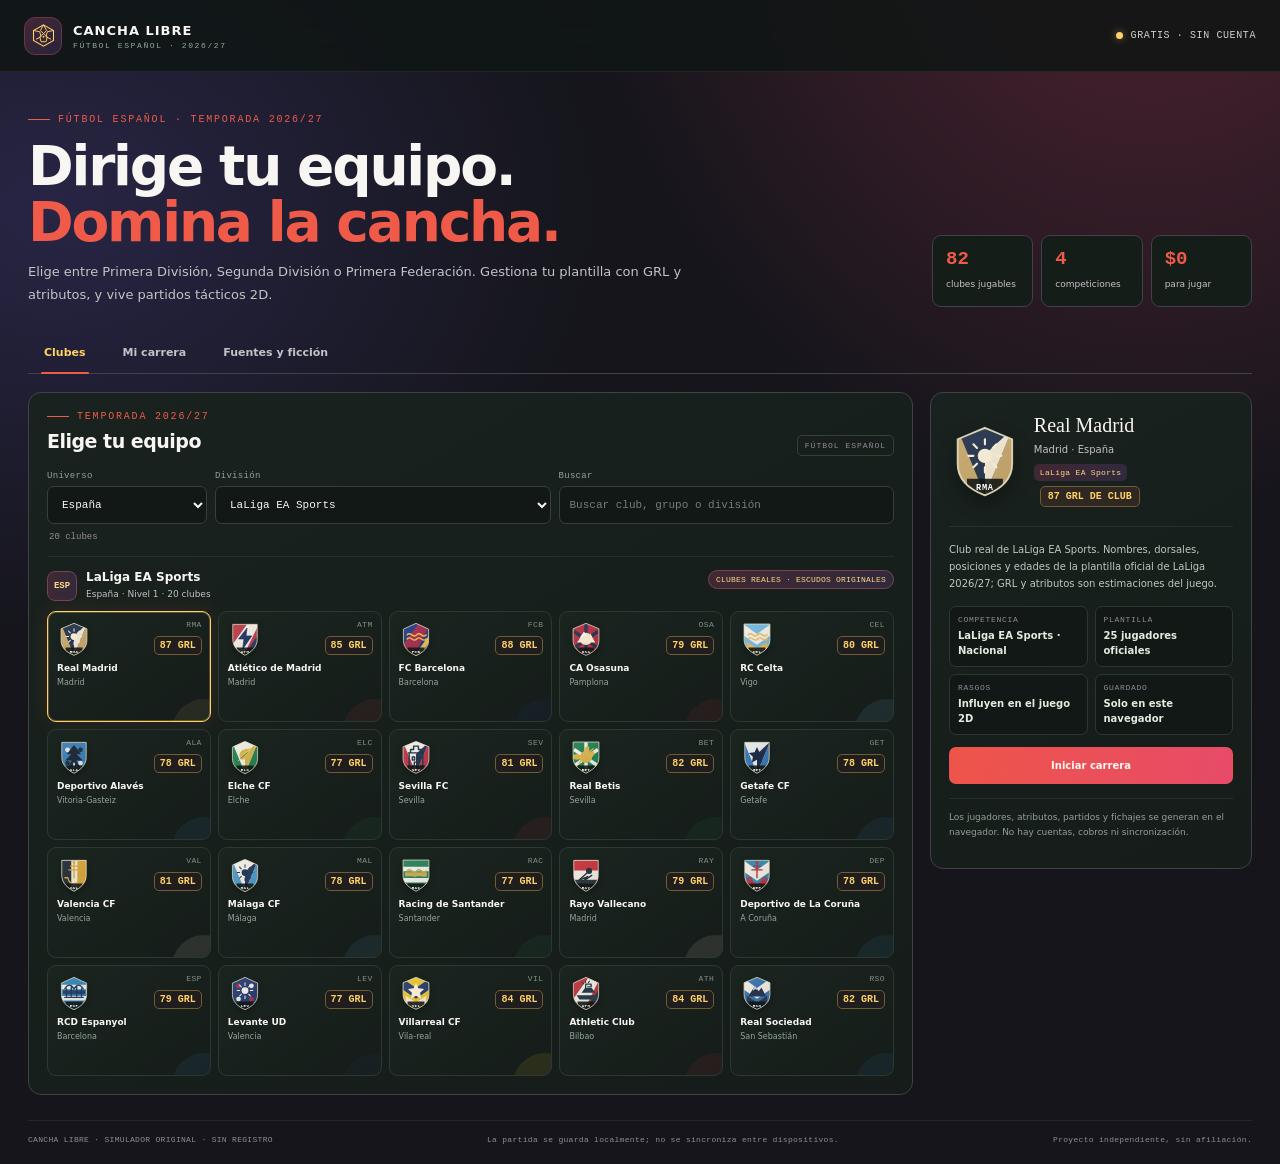
==== commit 44f8bc72: "Add Segunda and Primera Federación Co-authored-by: Copilot App <223556219+Copilot@users.noreply.gith" ====
--- a/public/index.html
+++ b/public/index.html
@@ -4,34 +4,35 @@
 <meta charset="utf-8">
 <meta name="viewport" content="width=device-width, initial-scale=1">
 <meta name="theme-color" content="#15151b">
-<meta name="description" content="Cancha Libre: dirige un club de LaLiga, gestiona tu plantilla y juega partidos tácticos 2D.">
+<meta name="description" content="Cancha Libre: dirige un club del fútbol español, gestiona tu plantilla y juega partidos tácticos 2D.">
 <link rel="stylesheet" href="styles.css">
 <link rel="stylesheet" href="spain-mode.css">
 <script defer src="game-data.js"></script>
+<script defer src="spain-divisions.js"></script>
 <script defer src="spain-mode.js"></script>
 <script defer src="spain-rosters.js"></script>
 <script defer src="app.js"></script>
-<title>Cancha Libre — Mánager de LaLiga</title>
+<title>Cancha Libre — Mánager de fútbol español</title>
 </head>
 <body>
 <a class="skip-link" href="#main">Saltar al juego</a>
 <header class="topbar">
   <a class="brand" href="#inicio" aria-label="Cancha Libre, inicio">
     <span class="brand-icon" aria-hidden="true"><svg viewBox="0 0 40 40" fill="none"><path d="M20 3 36 12v16L20 37 4 28V12L20 3Z" stroke="currentColor" stroke-width="1.7"/><path d="m20 3 5 9-5 5-5-5 5-9Zm-16 9 10 2 2 8-8 4m28-14-10 2-2 8 8 4M14 22l6-5 6 5-2 8h-8l-2-8Z" stroke="currentColor" stroke-width="1.5" stroke-linejoin="round"/><circle cx="20" cy="22" r="1.5" fill="currentColor"/></svg></span>
-    <span class="brand-copy">CANCHA LIBRE<small>MÁNAGER DE LALIGA · 2026/27</small></span>
+    <span class="brand-copy">CANCHA LIBRE<small>FÚTBOL ESPAÑOL · 2026/27</small></span>
   </a>
   <div class="top-status"><span class="free-dot"></span>Gratis · sin cuenta</div>
 </header>
 <main id="main" class="app-shell">
   <section class="hero" id="inicio">
     <div class="hero-copy">
-      <div class="eyebrow">LaLiga EA Sports · Temporada 2026/27</div>
+      <div class="eyebrow">Fútbol español · Temporada 2026/27</div>
       <h1>Dirige tu equipo.<br><span>Domina la cancha.</span></h1>
-      <p>Elige entre los 20 clubes de LaLiga, construye una plantilla con GRL y atributos, y vive partidos 2D donde cada jugador se mueve según su posición, sus habilidades y la táctica del equipo.</p>
+      <p>Elige entre Primera División, Segunda División o Primera Federación. Gestiona tu plantilla con GRL y atributos, y vive partidos tácticos 2D.</p>
     </div>
     <div class="hero-stats" aria-label="Resumen del juego">
-      <div class="stat-card"><strong id="statParticipations">20</strong><span>clubes de LaLiga</span></div>
-      <div class="stat-card"><strong id="statComps">2D</strong><span>partidos tácticos</span></div>
+      <div class="stat-card"><strong id="statParticipations">82</strong><span>clubes jugables</span></div>
+      <div class="stat-card"><strong id="statComps">4</strong><span>competiciones</span></div>
       <div class="stat-card"><strong>$0</strong><span>para jugar</span></div>
     </div>
   </section>
@@ -39,7 +40,7 @@
   <nav class="view-tabs" aria-label="Secciones del juego">
     <button class="view-tab active" type="button" data-view="clubs" aria-current="page">Clubes</button>
     <button class="view-tab" type="button" data-view="career">Mi carrera</button>
-    <button class="view-tab" type="button" data-view="evidence">Medios ficticios</button>
+    <button class="view-tab" type="button" data-view="evidence">Fuentes y ficción</button>
   </nav>
 
   <section class="screen" id="view-clubs" aria-labelledby="clubsHeading">
@@ -48,7 +49,7 @@
         <section class="panel-card catalog-card">
           <div class="section-heading">
             <div><div class="eyebrow">Temporada 2026/27</div><h2 id="clubsHeading">Elige tu equipo</h2></div>
-            <span class="small-label">LALIGA EA SPORTS</span>
+            <span class="small-label">FÚTBOL ESPAÑOL</span>
           </div>
           <div class="filters">
             <label>Universo<select id="countryFilter" aria-label="Filtrar por universo"></select></label>
@@ -72,9 +73,9 @@
 
   <section class="screen" id="view-evidence" aria-labelledby="evidenceHeading" hidden>
     <div class="panel-card evidence-intro">
-      <div class="eyebrow">Canales ficticios</div>
-      <h2 id="evidenceHeading">Señales del universo</h2>
-      <p>Las ligas y señales que aparecen aquí pertenecen al universo ficticio de Cancha Libre. Esta pantalla no contiene nombres ni enlaces de fuentes externas.</p>
+      <div class="eyebrow">Fuentes y universo de juego</div>
+      <h2 id="evidenceHeading">Datos de las competiciones</h2>
+      <p>Los clubes y competiciones de España 2026/27 se basan en fuentes oficiales documentadas en SOURCES.md. Las plantillas generadas, escudos originales y GRL estimados son contenido del juego, que no está afiliado a LaLiga ni a la RFEF.</p>
     </div>
     <div id="evidenceList" class="evidence-grid"></div>
     <div class="panel-card gaps-card"><h3>Límites de la evidencia</h3><ul id="evidenceGaps"></ul></div>
--- a/public/spain-mode.css
+++ b/public/spain-mode.css
@@ -223,10 +223,252 @@
   }
 }
 
-.filters label[hidden] {
+.league-block[data-tier="2"] .league-chip {
+  border-color: #9a5d34;
+  background: linear-gradient(100deg, #432c21, #342a28);
+  color: #ffc48e;
+}
+
+.league-block[data-tier="3"] .league-chip {
+  border-color: #425f91;
+  background: linear-gradient(100deg, #202f4d, #292a3c);
+  color: #b6d2ff;
+}
+
+.match-header.has-live-scoreboard {
+  position: sticky;
+  top: 0;
+  z-index: 4;
+  align-items: center;
+  padding: 10px;
+  border: 1px solid #784250;
+  border-radius: 10px;
+  background: linear-gradient(110deg, #261d27f5, #171820f5);
+  box-shadow: 0 8px 26px #0005;
+}
+
+.match-header.has-live-scoreboard h3 {
   display: none;
 }
 
-.filters.spain-filtered {
-  grid-template-columns: minmax(200px, 1fr);
-}
+.match-header.has-live-scoreboard #matchClock {
+  display: none;
+}
+
+.match-header.has-live-scoreboard > div:first-child {
+  flex: 1 1 420px;
+  min-width: 0;
+}
+
+.live-scoreboard {
+  display: grid;
+  grid-template-columns: minmax(0, 1fr) auto minmax(0, 1fr);
+  align-items: center;
+  gap: clamp(8px, 2vw, 22px);
+  width: 100%;
+}
+
+.score-team {
+  display: grid;
+  min-width: 0;
+  gap: 2px;
+  border-top: 2px solid var(--team-accent, var(--gold));
+  padding-top: 5px;
+}
+
+.score-home {
+  text-align: right;
+}
+
+.score-away {
+  text-align: left;
+}
+
+.score-team span,
+.score-state {
+  color: var(--muted);
+  font: 800 8px var(--mono);
+  letter-spacing: .12em;
+}
+
+.score-team strong {
+  overflow: hidden;
+  color: var(--ink);
+  font-size: clamp(10px, 1.8vw, 13px);
+  text-overflow: ellipsis;
+  white-space: nowrap;
+}
+
+.score-center {
+  display: grid;
+  justify-items: center;
+  min-width: 80px;
+  line-height: 1.05;
+}
+
+.score-clock {
+  color: var(--gold);
+  font: 800 11px var(--mono);
+}
+
+.score-center > strong {
+  display: flex;
+  align-items: center;
+  gap: 7px;
+  color: #fff;
+  font: 900 clamp(21px, 4vw, 31px) var(--mono);
+  font-variant-numeric: tabular-nums;
+}
+
+.score-center > strong b {
+  color: #998e92;
+  font-size: .72em;
+}
+
+.score-state {
+  color: #ed8278;
+  font-size: 7px;
+}
+
+.match-action-flash {
+  position: absolute;
+  z-index: 2;
+  top: 12px;
+  left: 50%;
+  display: grid;
+  justify-items: center;
+  gap: 4px;
+  width: min(82%, 460px);
+  border: 1px solid color-mix(in srgb, var(--action-accent, var(--gold)) 70%, white);
+  border-radius: 9px;
+  padding: 9px 13px;
+  background: #17151ceb;
+  color: var(--ink);
+  text-align: center;
+  opacity: 0;
+  pointer-events: none;
+  transform: translate(-50%, -10px);
+  box-shadow: 0 8px 25px #0007;
+}
+
+.match-action-flash.is-visible {
+  animation: match-action-in 2.2s ease both;
+}
+
+.match-action-flash strong {
+  color: var(--action-accent, var(--gold));
+  font: 900 11px var(--mono);
+  letter-spacing: .14em;
+}
+
+.match-action-flash span {
+  font-size: 10px;
+  font-weight: 700;
+}
+
+.action-corner {
+  border-left: 4px solid var(--action-accent, var(--gold));
+}
+
+.action-foul {
+  border-bottom: 3px solid #f08072;
+}
+
+.action-substitution {
+  border-top: 3px solid #91c9ef;
+}
+
+.log-foul strong {
+  color: #f19a85;
+}
+
+.log-corner strong,
+.log-substitution strong {
+  color: #9dcdf0;
+}
+
+.log-injury strong,
+.log-card strong {
+  color: #ff9a86;
+}
+
+.log-throwin strong,
+.log-goalKick strong,
+.log-offside strong {
+  color: #e6d18b;
+}
+
+.action-injury {
+  border-bottom: 3px solid #f08072;
+}
+
+.action-card {
+  border-top: 3px solid #f1c84d;
+}
+
+.action-throwin,
+.action-goalKick,
+.action-offside {
+  border-left: 4px solid #e6d18b;
+}
+
+.live-substitution {
+  border-color: #53738b;
+  background: linear-gradient(110deg, #1d2b35, #202631);
+}
+
+.live-substitution > .secondary-button {
+  margin-top: 9px;
+}
+
+.pitch-player.substitution-enter {
+  animation: player-substitution-in 900ms ease-out both;
+}
+
+@keyframes match-action-in {
+  0% { opacity: 0; transform: translate(-50%, -10px) scale(.97); }
+  12%, 78% { opacity: 1; transform: translate(-50%, 0) scale(1); }
+  100% { opacity: 0; transform: translate(-50%, -3px) scale(1.01); }
+}
+
+@keyframes player-substitution-in {
+  0% { opacity: .25; filter: drop-shadow(0 0 0 transparent); }
+  55% { opacity: 1; filter: drop-shadow(0 0 12px #9dcdf0); }
+  100% { opacity: 1; filter: none; }
+}
+
+@media (max-width: 560px) {
+  .match-header.has-live-scoreboard {
+    position: static;
+    gap: 7px;
+    padding: 8px;
+  }
+
+  .live-scoreboard {
+    min-width: 100%;
+    gap: 7px;
+  }
+
+  .score-center {
+    min-width: 62px;
+  }
+
+  .score-team strong {
+    max-width: 28vw;
+  }
+
+  .match-action-flash {
+    top: 8px;
+    padding: 7px;
+  }
+}
+
+@media (prefers-reduced-motion: reduce) {
+  .match-action-flash.is-visible {
+    animation-duration: 1ms;
+  }
+
+  .pitch-player.substitution-enter {
+    animation-duration: 1ms;
+  }
+}
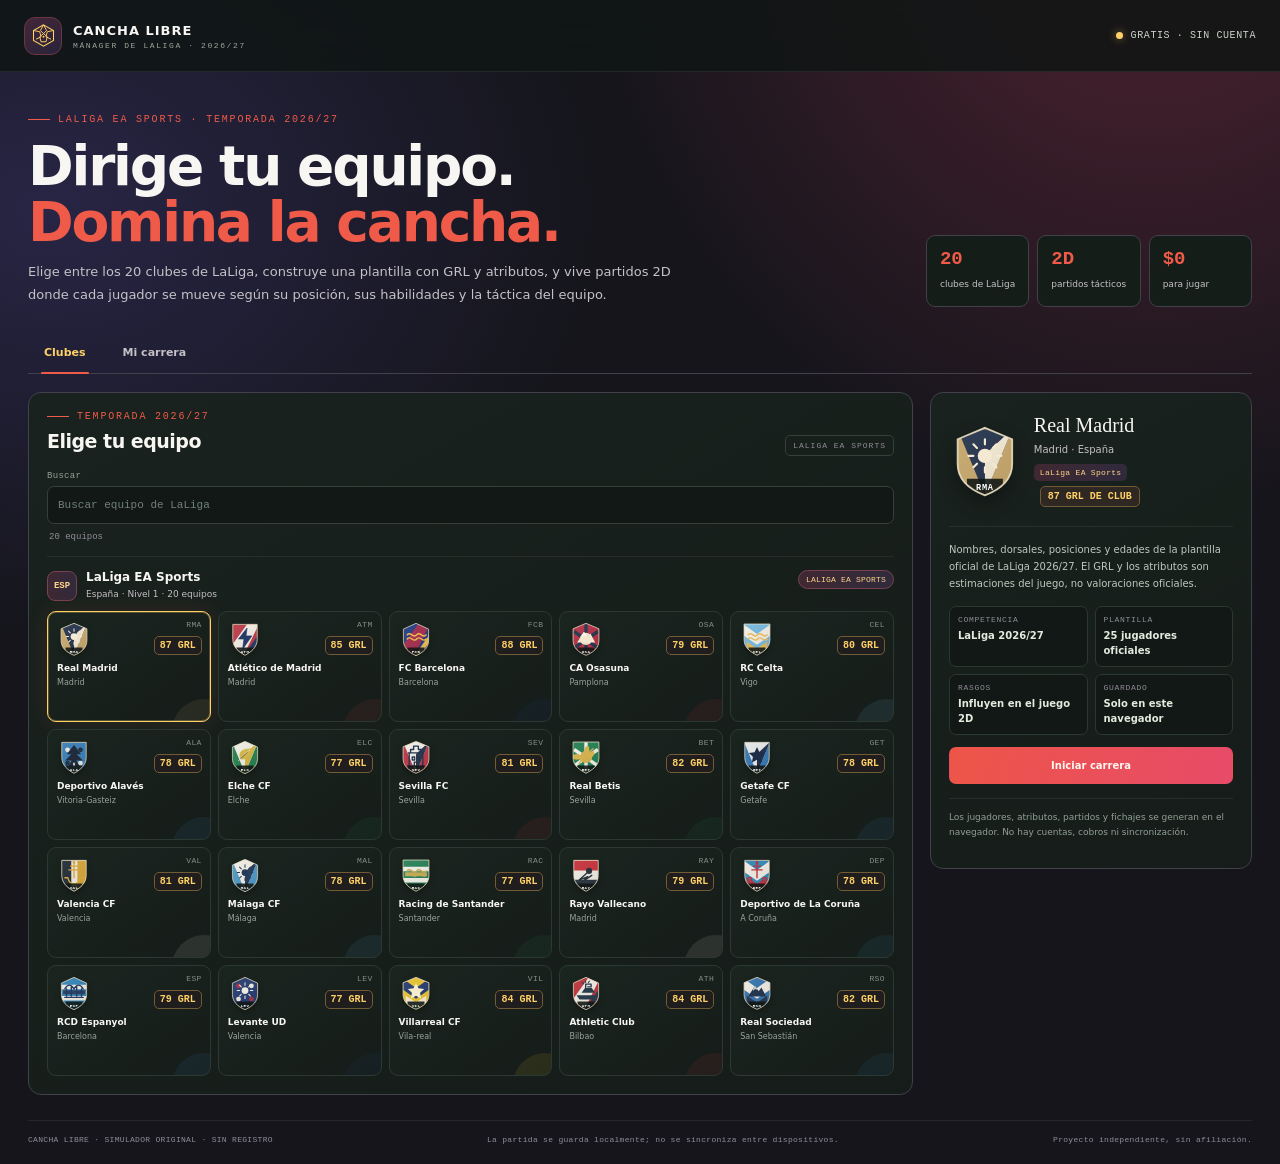
==== commit f0aeb788: "feat: ampliar simulacion y actividades de carrera Co-authored-by: Copilot App <223556219+Copilot@use" ====
--- a/public/index.html
+++ b/public/index.html
@@ -4,35 +4,35 @@
 <meta charset="utf-8">
 <meta name="viewport" content="width=device-width, initial-scale=1">
 <meta name="theme-color" content="#15151b">
-<meta name="description" content="Cancha Libre: dirige un club del fútbol español, gestiona tu plantilla y juega partidos tácticos 2D.">
-<link rel="stylesheet" href="styles.css">
-<link rel="stylesheet" href="spain-mode.css">
-<script defer src="game-data.js"></script>
-<script defer src="spain-divisions.js"></script>
-<script defer src="spain-mode.js"></script>
-<script defer src="spain-rosters.js"></script>
-<script defer src="app.js"></script>
-<title>Cancha Libre — Mánager de fútbol español</title>
+<meta name="description" content="Cancha Libre: dirige un club de LaLiga, gestiona tu plantilla y juega partidos tácticos 2D.">
+<link rel="stylesheet" href="css/styles.css">
+<link rel="stylesheet" href="css/spain-mode.css">
+<link rel="stylesheet" href="css/advanced-career.css">
+<script defer src="data/game-data.js"></script>
+<script defer src="js/spain-mode.js"></script>
+<script defer src="data/spain-rosters.js"></script>
+<script defer src="js/app.js"></script>
+<title>Cancha Libre — Mánager de LaLiga</title>
 </head>
 <body>
 <a class="skip-link" href="#main">Saltar al juego</a>
 <header class="topbar">
   <a class="brand" href="#inicio" aria-label="Cancha Libre, inicio">
     <span class="brand-icon" aria-hidden="true"><svg viewBox="0 0 40 40" fill="none"><path d="M20 3 36 12v16L20 37 4 28V12L20 3Z" stroke="currentColor" stroke-width="1.7"/><path d="m20 3 5 9-5 5-5-5 5-9Zm-16 9 10 2 2 8-8 4m28-14-10 2-2 8 8 4M14 22l6-5 6 5-2 8h-8l-2-8Z" stroke="currentColor" stroke-width="1.5" stroke-linejoin="round"/><circle cx="20" cy="22" r="1.5" fill="currentColor"/></svg></span>
-    <span class="brand-copy">CANCHA LIBRE<small>FÚTBOL ESPAÑOL · 2026/27</small></span>
+    <span class="brand-copy">CANCHA LIBRE<small>MÁNAGER DE LALIGA · 2026/27</small></span>
   </a>
   <div class="top-status"><span class="free-dot"></span>Gratis · sin cuenta</div>
 </header>
 <main id="main" class="app-shell">
   <section class="hero" id="inicio">
     <div class="hero-copy">
-      <div class="eyebrow">Fútbol español · Temporada 2026/27</div>
+      <div class="eyebrow">LaLiga EA Sports · Temporada 2026/27</div>
       <h1>Dirige tu equipo.<br><span>Domina la cancha.</span></h1>
-      <p>Elige entre Primera División, Segunda División o Primera Federación. Gestiona tu plantilla con GRL y atributos, y vive partidos tácticos 2D.</p>
+      <p>Elige entre los 20 clubes de LaLiga, construye una plantilla con GRL y atributos, y vive partidos 2D donde cada jugador se mueve según su posición, sus habilidades y la táctica del equipo.</p>
     </div>
     <div class="hero-stats" aria-label="Resumen del juego">
-      <div class="stat-card"><strong id="statParticipations">82</strong><span>clubes jugables</span></div>
-      <div class="stat-card"><strong id="statComps">4</strong><span>competiciones</span></div>
+      <div class="stat-card"><strong id="statParticipations">20</strong><span>clubes de LaLiga</span></div>
+      <div class="stat-card"><strong id="statComps">2D</strong><span>partidos tácticos</span></div>
       <div class="stat-card"><strong>$0</strong><span>para jugar</span></div>
     </div>
   </section>
@@ -40,7 +40,7 @@
   <nav class="view-tabs" aria-label="Secciones del juego">
     <button class="view-tab active" type="button" data-view="clubs" aria-current="page">Clubes</button>
     <button class="view-tab" type="button" data-view="career">Mi carrera</button>
-    <button class="view-tab" type="button" data-view="evidence">Fuentes y ficción</button>
+    <button class="view-tab" type="button" data-view="evidence">Medios ficticios</button>
   </nav>
 
   <section class="screen" id="view-clubs" aria-labelledby="clubsHeading">
@@ -49,7 +49,7 @@
         <section class="panel-card catalog-card">
           <div class="section-heading">
             <div><div class="eyebrow">Temporada 2026/27</div><h2 id="clubsHeading">Elige tu equipo</h2></div>
-            <span class="small-label">FÚTBOL ESPAÑOL</span>
+            <span class="small-label">LALIGA EA SPORTS</span>
           </div>
           <div class="filters">
             <label>Universo<select id="countryFilter" aria-label="Filtrar por universo"></select></label>
@@ -73,9 +73,9 @@
 
   <section class="screen" id="view-evidence" aria-labelledby="evidenceHeading" hidden>
     <div class="panel-card evidence-intro">
-      <div class="eyebrow">Fuentes y universo de juego</div>
-      <h2 id="evidenceHeading">Datos de las competiciones</h2>
-      <p>Los clubes y competiciones de España 2026/27 se basan en fuentes oficiales documentadas en SOURCES.md. Las plantillas generadas, escudos originales y GRL estimados son contenido del juego, que no está afiliado a LaLiga ni a la RFEF.</p>
+      <div class="eyebrow">Canales ficticios</div>
+      <h2 id="evidenceHeading">Señales del universo</h2>
+      <p>Las ligas y señales que aparecen aquí pertenecen al universo ficticio de Cancha Libre. Esta pantalla no contiene nombres ni enlaces de fuentes externas.</p>
     </div>
     <div id="evidenceList" class="evidence-grid"></div>
     <div class="panel-card gaps-card"><h3>Límites de la evidencia</h3><ul id="evidenceGaps"></ul></div>
--- a/public/css/styles.css
+++ b/public/css/styles.css
@@ -0,0 +1,5 @@
+:root{color-scheme:dark;--bg:#101614;--panel:#171f1c;--panel2:#1b2520;--line:#2b3931;--ink:#eef2eb;--muted:#9ba99f;--quiet:#718078;--lime:#c8f36c;--gold:#e1c16e;--red:#ef826f;--blue:#86b9dc;--sans:Manrope,Inter,ui-sans-serif,system-ui,-apple-system,BlinkMacSystemFont,"Segoe UI",sans-serif;--mono:"DM Mono",ui-monospace,SFMono-Regular,Consolas,monospace}*{box-sizing:border-box}html{scroll-behavior:smooth}body{margin:0;background:radial-gradient(ellipse at 90% -12%,#244131 0,transparent 38%),var(--bg);color:var(--ink);font-family:var(--sans);line-height:1.5;min-height:100vh}button,input,select{font:inherit}button,a,input,select{touch-action:manipulation}button:focus-visible,a:focus-visible,input:focus-visible,select:focus-visible{outline:3px solid var(--lime);outline-offset:3px}.skip-link{position:absolute;top:-80px;left:14px;background:var(--lime);color:#142017;padding:10px 14px;border-radius:7px;z-index:30}.skip-link:focus{top:10px}.topbar{height:72px;padding:0 max(24px,calc((100vw - 1440px)/2));display:flex;justify-content:space-between;align-items:center;border-bottom:1px solid #ffffff13;background:#101614d9;backdrop-filter:blur(14px)}.brand{display:flex;gap:11px;align-items:center;text-decoration:none;color:var(--ink)}.brand-icon{width:38px;height:38px;display:grid;place-items:center;border:1px solid #53624b;border-radius:11px;background:#1c2b22;color:var(--lime)}.brand-icon svg{width:25px;height:25px}.brand-copy{font-size:13px;font-weight:800;letter-spacing:1px}.brand-copy small{display:block;color:#9aa99b;font:8px var(--mono);letter-spacing:1.6px;margin-top:1px}.top-status{display:flex;align-items:center;gap:8px;color:#cad4c8;font:10px var(--mono);letter-spacing:.6px;text-transform:uppercase}.free-dot{width:7px;height:7px;border-radius:50%;background:var(--lime);box-shadow:0 0 8px #c8f36c88}.app-shell{max-width:1440px;margin:auto;padding:0 28px}.hero{display:flex;justify-content:space-between;gap:30px;align-items:flex-end;padding:42px 0 27px}.hero-copy{max-width:790px}.eyebrow{font:10px var(--mono);text-transform:uppercase;letter-spacing:1.8px;color:var(--lime);display:flex;align-items:center;gap:8px}.eyebrow:before{content:"";height:1px;width:22px;background:currentColor}.hero h1{margin:13px 0 11px;font-size:clamp(32px,4.3vw,57px);line-height:1.02;letter-spacing:-2.2px;font-weight:700}.hero h1 span{color:var(--lime)}.hero p{max-width:680px;margin:0;color:var(--muted);font-size:13px;line-height:1.75}.hero-stats{display:grid;grid-template-columns:repeat(3,minmax(94px,1fr));gap:8px;min-width:320px}.stat-card{border:1px solid var(--line);background:#151d19;border-radius:9px;padding:12px 13px;min-height:72px}.stat-card strong{font:600 19px var(--mono);color:var(--lime);display:block}.stat-card span{font-size:9px;color:var(--muted);white-space:nowrap}.resume-banner{margin:0 0 17px;background:linear-gradient(100deg,#293622,#1d2c22);border:1px solid #65784c;border-radius:10px;padding:12px 15px;display:flex;justify-content:space-between;align-items:center;gap:12px;font-size:11px;color:#e1e9d2}.resume-banner[hidden]{display:none}.resume-banner strong{color:var(--lime)}.view-tabs{display:flex;gap:5px;border-bottom:1px solid var(--line);margin-bottom:18px}.view-tab{position:relative;border:0;background:transparent;color:var(--muted);padding:11px 16px 12px;cursor:pointer;font-size:11px;font-weight:700}.view-tab:hover{color:var(--ink)}.view-tab.active{color:var(--lime)}.view-tab.active:after{content:"";position:absolute;bottom:-1px;left:13px;right:13px;height:2px;background:var(--lime);border-radius:2px}.screen[hidden]{display:none!important}.content-grid{display:grid;grid-template-columns:minmax(0,1fr) 322px;gap:17px;align-items:start}.main-column{min-width:0}.panel-card{border:1px solid var(--line);border-radius:13px;background:linear-gradient(150deg,#19221e,#151c19);padding:18px}.catalog-card{padding:18px}.section-heading{display:flex;justify-content:space-between;align-items:flex-end;gap:14px;margin-bottom:15px}.section-heading h2,.evidence-intro h2{margin:5px 0 0;font-size:19px;letter-spacing:-.5px}.small-label{font:8px var(--mono);letter-spacing:1px;color:var(--quiet);border:1px solid #344139;border-radius:5px;padding:5px 7px}.filters{display:grid;grid-template-columns:160px minmax(190px,1fr) minmax(190px,1fr);gap:8px;margin-bottom:8px}.filters label{display:flex;flex-direction:column;gap:5px;color:#93a197;font:9px var(--mono);letter-spacing:.3px}.filters input,.filters select,.career-select{width:100%;min-height:38px;border:1px solid #344139;border-radius:7px;background:#111815;color:var(--ink);padding:8px 10px;font-size:11px;letter-spacing:0}.filters input::placeholder{color:#718078}.results-note{margin:8px 2px 12px;color:var(--quiet);font:9px var(--mono);min-height:12px}.league-list{display:flex;flex-direction:column;gap:17px}.league-block{border-top:1px solid #ffffff10;padding-top:13px}.league-heading{display:flex;align-items:flex-start;justify-content:space-between;gap:12px;margin-bottom:10px}.league-title-wrap{display:flex;align-items:center;gap:9px;min-width:0}.league-chip{width:30px;height:30px;display:grid;place-items:center;border:1px solid #465443;background:#222e25;border-radius:8px;color:#d8e2cc;font:700 9px var(--mono);flex:0 0 auto}.league-heading h3{margin:0;font-size:12px;line-height:1.25}.league-meta{margin-top:3px;color:var(--muted);font-size:9px}.country-kicker{font:8px var(--mono);color:var(--quiet);text-transform:uppercase;letter-spacing:1px;text-align:right;white-space:nowrap}.partial-pill,.coverage-pill,.status-pill{display:inline-flex;align-items:center;gap:5px;border-radius:99px;padding:4px 7px;font:8px var(--mono);letter-spacing:.2px;white-space:nowrap}.partial-pill{background:#4b3223;color:#ffd29a;border:1px solid #76522e}.coverage-pill{background:#243328;color:#cbe5ac;border:1px solid #40563e}.club-grid{display:grid;grid-template-columns:repeat(5,minmax(0,1fr));gap:7px}.club-card{min-height:111px;position:relative;overflow:hidden;text-align:left;display:flex;flex-direction:column;align-items:flex-start;justify-content:flex-start;gap:3px;padding:9px;border:1px solid #2c3932;background:linear-gradient(145deg,#1b2520,#151c19);border-radius:9px;cursor:pointer;color:var(--ink);transition:transform .14s,border-color .14s,background .14s,box-shadow .14s}.club-card:after{content:"";position:absolute;width:64px;height:64px;border-radius:50%;right:-26px;bottom:-42px;background:var(--club-accent);opacity:.1}.club-card:hover{transform:translateY(-2px);border-color:#78875e;background:#202a23;box-shadow:0 8px 20px #0003}.club-card.selected{border-color:var(--lime);box-shadow:inset 0 0 0 1px #c8f36c3d}.club-card .crest{width:34px;height:38px;display:block;margin-bottom:1px;filter:drop-shadow(0 3px 3px #0004)}.club-code{position:absolute;top:8px;right:8px;color:#809087;font:8px var(--mono);letter-spacing:.4px}.club-name{font-size:9px;font-weight:800;line-height:1.22;overflow-wrap:anywhere;position:relative;z-index:1}.club-place{font-size:8px;color:#96a49a;position:relative;z-index:1}.club-panel{position:sticky;top:18px;min-height:320px}.empty-panel{text-align:center;padding:27px 9px}.empty-mark{width:76px;height:90px;margin:0 auto 11px;opacity:.72}.empty-panel h2{font:400 19px Georgia,serif;margin:0 0 7px}.empty-panel p{font-size:10px;color:var(--muted);line-height:1.7;margin:0 auto;max-width:230px}.detail-crest{width:72px;height:78px;filter:drop-shadow(0 8px 9px #0005)}.club-profile-head{display:flex;gap:13px;align-items:center;padding:3px 0 14px;border-bottom:1px solid #ffffff12}.club-profile-title{min-width:0}.club-profile-title h2{font:400 20px Georgia,serif;line-height:1.1;margin:0 0 6px;overflow-wrap:anywhere}.profile-sub{font-size:10px;color:var(--muted)}.profile-badge{display:inline-flex;margin-top:7px;border-radius:5px;padding:4px 6px;background:#2b3827;color:#dce8c9;font:8px var(--mono);letter-spacing:.3px}.profile-text{font-size:10px;color:#bdc8bd;line-height:1.7;margin:14px 0}.profile-facts{display:grid;grid-template-columns:1fr 1fr;gap:7px;margin:12px 0}.fact-box{background:#111815;border:1px solid #2b3830;border-radius:7px;padding:8px}.fact-box span{display:block;color:var(--quiet);font:8px var(--mono);text-transform:uppercase;letter-spacing:.7px}.fact-box strong{display:block;color:#e2ebde;font-size:10px;margin-top:4px}.identity-note,.local-note{font-size:9px;color:#91a095;line-height:1.6;margin:11px 0}.primary-button,.secondary-button,.danger-button,.small-button{border:1px solid transparent;border-radius:7px;padding:10px 12px;font-size:10px;font-weight:800;cursor:pointer;transition:transform .12s,background .12s,border-color .12s}.primary-button{background:var(--lime);color:#172018}.primary-button:hover{background:#dcff95;transform:translateY(-1px)}.secondary-button{background:#27342c;border-color:#445342;color:#e1eadc}.secondary-button:hover{border-color:#82956d;background:#304036}.danger-button{background:#3b2422;border-color:#6b3732;color:#ffd3cb}.small-button{padding:7px 9px;background:#222d26;border-color:#39483e;color:#d5dfd4;font-size:9px}.button-row{display:flex;gap:7px;flex-wrap:wrap}.button-row>*{flex:1}.local-note{border-top:1px solid #ffffff12;padding-top:11px;margin-top:14px}.load-more{display:block;margin:15px auto 0;min-width:190px}.load-more[hidden]{display:none}.footer{display:flex;justify-content:space-between;gap:12px;align-items:center;border-top:1px solid #ffffff12;margin-top:25px;padding:14px 0 20px;color:var(--quiet);font:8px var(--mono);letter-spacing:.3px}.footer a{color:#a9b8ab;text-underline-offset:2px}.evidence-intro{margin-bottom:13px}.evidence-intro p{max-width:920px;color:var(--muted);font-size:11px;line-height:1.7;margin:9px 0 0}.evidence-grid{display:grid;grid-template-columns:repeat(2,minmax(0,1fr));gap:10px}.evidence-card{border:1px solid var(--line);border-radius:10px;background:#171f1b;padding:13px}.evidence-card h3{margin:0;font-size:12px}.evidence-card .evidence-meta{font:8px var(--mono);color:#9da99f;margin-top:4px}.evidence-card p{font-size:10px;line-height:1.65;color:#b8c3b9;margin:9px 0}.evidence-channels{display:flex;gap:5px;flex-wrap:wrap;margin:8px 0}.evidence-channels span{border:1px solid #40503d;border-radius:99px;background:#253227;color:#c9dda9;padding:4px 7px;font:8px var(--mono)}.source-links{display:flex;flex-direction:column;gap:5px;border-top:1px solid #ffffff12;padding-top:9px;margin-top:9px}.source-links a{color:#b6d19a;font-size:9px;text-decoration-color:#697a60;text-underline-offset:2px;overflow-wrap:anywhere}.source-links a:hover{color:var(--lime)}.gaps-card{margin-top:12px}.gaps-card h3{font-size:12px;margin:0 0 8px}.gaps-card ul{margin:0;padding-left:18px;display:grid;gap:7px;color:var(--muted);font-size:9px;line-height:1.6}.career-shell{display:flex;flex-direction:column;gap:12px}.career-top{display:flex;justify-content:space-between;align-items:center;gap:14px}.career-title{display:flex;align-items:center;gap:13px;min-width:0}.career-title h2{font:400 22px Georgia,serif;margin:0 0 3px}.career-title p{font-size:9px;color:var(--muted);margin:0}.career-actions{display:flex;gap:6px;flex-wrap:wrap;justify-content:flex-end}.autosave-line{display:flex;justify-content:space-between;gap:10px;flex-wrap:wrap;border:1px solid #3c4b39;border-radius:8px;background:#202a20;padding:8px 11px;font:9px var(--mono);color:#c7d7bd}.autosave-line strong{color:var(--lime)}.career-tabs{display:flex;gap:4px;border-bottom:1px solid var(--line);overflow:auto}.career-tab{white-space:nowrap;border:0;background:transparent;color:var(--muted);padding:10px 13px;font-size:10px;font-weight:700;cursor:pointer}.career-tab.active{color:var(--lime);border-bottom:2px solid var(--lime)}.career-content{border:1px solid var(--line);border-radius:11px;background:linear-gradient(150deg,#19221e,#151c19);padding:15px}.career-content h3{font-size:14px;margin:0 0 10px}.career-intro{color:var(--muted);font-size:10px;line-height:1.65;margin:0 0 12px}.career-summary{display:grid;grid-template-columns:repeat(4,1fr);gap:8px;margin:10px 0}.summary-box{border:1px solid #324038;border-radius:8px;background:#141b17;padding:9px}.summary-box strong{display:block;color:var(--lime);font:600 14px var(--mono)}.summary-box span{font-size:8px;color:var(--muted)}.squad-toolbar{display:flex;justify-content:space-between;align-items:flex-end;gap:10px;flex-wrap:wrap;margin-bottom:12px}.squad-grid{display:grid;grid-template-columns:repeat(3,minmax(0,1fr));gap:8px}.player-card{border:1px solid #304037;border-radius:8px;background:#141c18;padding:9px;min-width:0}.player-card.injured{border-color:#8b4c43;background:#251b19}.player-card-head{display:flex;justify-content:space-between;gap:7px;align-items:flex-start}.player-name{font-size:10px;font-weight:800;line-height:1.25}.player-position{display:inline-flex;align-items:center;border:1px solid #4a5a49;border-radius:4px;padding:2px 4px;color:#d2dfc3;font:8px var(--mono);margin-right:4px}.player-ovr{font:700 14px var(--mono);color:var(--lime)}.player-meta{font-size:8px;color:var(--muted);margin-top:4px}.trait-tag{display:inline-block;margin-top:6px;border-radius:99px;background:#27342b;color:#c6dcaa;padding:3px 6px;font-size:8px}.stat-bars{display:grid;grid-template-columns:repeat(2,1fr);gap:4px 7px;margin-top:7px}.stat-line{display:flex;align-items:center;gap:4px;color:#9caaa0;font:7px var(--mono)}.stat-line span:first-child{width:24px}.stat-track{height:4px;flex:1;border-radius:9px;background:#29342d;overflow:hidden}.stat-track i{display:block;height:100%;background:linear-gradient(90deg,#94b65c,var(--lime));border-radius:9px}.injury-list{display:flex;flex-direction:column;gap:7px;margin:9px 0}.injury-row{display:flex;justify-content:space-between;align-items:center;gap:8px;border:1px solid #70453c;background:#281d1a;border-radius:7px;padding:8px 9px;font-size:9px}.injury-row strong{color:#ffd4c6}.recovery-bar{height:5px;border-radius:9px;background:#49312d;overflow:hidden;margin-top:5px}.recovery-bar i{height:100%;display:block;background:#ee987c}.lineup-list{display:flex;gap:5px;flex-wrap:wrap;margin:7px 0}.lineup-chip{display:inline-flex;gap:5px;align-items:center;border:1px solid #334238;border-radius:99px;padding:5px 7px;color:#d5dfd4;font-size:8px}.lineup-chip b{color:var(--lime);font:8px var(--mono)}.formation-box{display:flex;gap:8px;align-items:center;flex-wrap:wrap;margin-bottom:10px}.formation-box label{font:8px var(--mono);color:var(--muted)}.career-select{width:auto;min-width:130px;min-height:32px;padding:6px 8px;font-size:9px}.match-header{display:flex;justify-content:space-between;align-items:flex-start;gap:10px;flex-wrap:wrap;margin-bottom:10px}.match-header h3{margin:0}.match-score{font:600 20px var(--mono);color:var(--lime)}.match-clock{color:var(--muted);font:10px var(--mono)}.match-actions{display:flex;gap:6px;flex-wrap:wrap}.pitch-wrap{border:1px solid #49664a;background:#15241c;border-radius:10px;padding:6px;overflow:hidden}.pitch-svg{width:100%;height:auto;display:block;aspect-ratio:900/520;background:#244a34;border-radius:6px}.pitch-label{font:700 10px var(--mono);fill:#fff;text-anchor:middle;paint-order:stroke;stroke:#101614;stroke-width:3px;stroke-linejoin:round}.pitch-number{font:800 12px var(--mono);text-anchor:middle;dominant-baseline:central}.pitch-position{font:800 8px var(--mono);fill:#fff;text-anchor:middle;paint-order:stroke;stroke:#15231b;stroke-width:3px;stroke-linejoin:round}.pitch-player{transition:transform .12s linear}.press-ring{fill:none;stroke:#e9fb9a;stroke-width:2.5;stroke-dasharray:4 3;filter:drop-shadow(0 0 4px #e9fb9a)}.press-marker{fill:#e9fb9a;stroke:#172017;stroke-width:1}.press-marker-text{font:800 7px var(--mono);fill:#172017;text-anchor:middle;dominant-baseline:central}.ball-shadow{fill:#000;opacity:.25}.ball-main{fill:#f7f2dc;stroke:#202720;stroke-width:2}.ball-panel{fill:#27342a}.pitch-caption{display:flex;justify-content:space-between;gap:8px;flex-wrap:wrap;margin:7px 3px 0;color:#c4d2c2;font:8px var(--mono)}.match-log{min-height:74px;max-height:200px;overflow:auto;border:1px solid #2d3932;background:#111815;border-radius:8px;padding:9px;margin-top:9px}.log-item{padding:4px 2px;border-bottom:1px solid #ffffff0c;color:#c1cbc2;font-size:9px;line-height:1.5}.log-item:last-child{border-bottom:0}.log-item strong{color:var(--lime);font:9px var(--mono)}.half-panel,.injury-alert,.match-summary{border:1px solid #526446;background:#202b20;border-radius:9px;padding:11px;margin:10px 0}.half-panel h4,.match-summary h4{margin:0 0 8px;color:var(--lime);font-size:12px}.tactic-controls{display:grid;grid-template-columns:repeat(3,minmax(0,1fr));gap:7px;margin:8px 0}.tactic-controls label{display:flex;flex-direction:column;gap:4px;color:var(--muted);font:8px var(--mono)}.substitution-controls{display:grid;grid-template-columns:1fr 1fr auto;gap:7px;align-items:end;margin-top:9px}.substitution-controls label{display:flex;flex-direction:column;gap:4px;color:var(--muted);font:8px var(--mono)}.injury-alert{border-color:#885246;background:#2a1e1a;color:#ffd8cb;font-size:9px;line-height:1.6}.market-grid{display:grid;grid-template-columns:repeat(3,minmax(0,1fr));gap:8px}.market-card{border:1px solid #34433a;background:#141c18;border-radius:8px;padding:10px}.market-card h4{font-size:10px;margin:0 0 4px}.market-card p{font-size:8px;color:var(--muted);margin:3px 0}.market-card strong{color:var(--lime);font:10px var(--mono)}.standings-wrap{overflow:auto}.standings{border-collapse:collapse;width:100%;min-width:570px;font-size:9px}.standings th,.standings td{padding:7px 6px;border-bottom:1px solid #ffffff10;text-align:right}.standings th:first-child,.standings td:first-child,.standings th:nth-child(2),.standings td:nth-child(2){text-align:left}.standings th{font:8px var(--mono);color:var(--quiet);text-transform:uppercase}.standings tr.current{background:#243124;color:#f3f6e9}.standings .pos{font:9px var(--mono);color:var(--lime);width:28px}.result-list{display:flex;flex-direction:column;gap:6px}.result-row{display:flex;justify-content:space-between;gap:8px;align-items:center;border:1px solid #303c34;border-radius:7px;padding:8px 9px;color:#c5d0c6;font-size:9px}.result-row strong{font:10px var(--mono);color:var(--lime)}.empty-career{max-width:700px;margin:18px auto;padding:26px;text-align:center}.empty-career h2{font:400 22px Georgia,serif;margin:0 0 8px}.empty-career p{font-size:10px;line-height:1.7;color:var(--muted);margin:0 auto 13px;max-width:500px}.saved-career-list{display:grid;grid-template-columns:repeat(2,minmax(0,1fr));gap:8px;margin:12px 0}.saved-career{display:flex;justify-content:space-between;align-items:center;gap:8px;border:1px solid #36443a;background:#141b17;border-radius:8px;padding:9px;font-size:9px}.import-input{display:none}.toast{position:fixed;bottom:20px;left:50%;transform:translate(-50%,18px);opacity:0;pointer-events:none;z-index:50;background:#e2f5aa;color:#162019;padding:10px 14px;border-radius:8px;font-size:10px;font-weight:800;box-shadow:0 8px 30px #0005;transition:opacity .18s,transform .18s;max-width:calc(100% - 26px);text-align:center}.toast.show{opacity:1;transform:translate(-50%,0)}.noscript{margin:20px;padding:15px;background:#3a2b1e;color:#fff;border-radius:8px}
+@media(max-width:1100px){.club-grid{grid-template-columns:repeat(4,minmax(0,1fr))}.content-grid{grid-template-columns:minmax(0,1fr) 295px}.hero{align-items:flex-start}.hero-stats{min-width:280px}.squad-grid{grid-template-columns:repeat(2,minmax(0,1fr))}}
+@media(max-width:820px){.app-shell{padding:0 16px}.topbar{padding:0 17px;height:63px}.hero{flex-direction:column;gap:17px;padding:27px 0 20px}.hero h1{font-size:38px}.hero-stats{width:100%;min-width:0}.content-grid{grid-template-columns:1fr}.club-panel{position:static;grid-row:1}.empty-panel{padding:17px 8px}.empty-mark{width:55px;height:62px;margin-bottom:7px}.empty-panel h2{font-size:17px}.career-top{align-items:flex-start;flex-direction:column}.career-actions{justify-content:flex-start}.evidence-grid{grid-template-columns:1fr}.market-grid{grid-template-columns:repeat(2,minmax(0,1fr))}}
+@media(max-width:560px){.app-shell{padding:0 11px}.topbar{padding:0 12px}.brand-icon{width:32px;height:32px}.brand-copy{font-size:11px}.brand-copy small{font-size:7px}.top-status{font-size:8px;gap:5px}.hero{padding:22px 0 17px}.hero h1{font-size:32px;letter-spacing:-1.2px}.hero p{font-size:10px}.hero-stats{gap:5px}.stat-card{padding:9px 7px;min-height:61px}.stat-card strong{font-size:15px}.stat-card span{font-size:7px}.view-tabs{overflow:auto}.view-tab{padding:10px 11px;font-size:9px}.panel-card{padding:12px;border-radius:10px}.section-heading h2{font-size:16px}.small-label{font-size:7px}.filters{grid-template-columns:1fr 1fr;gap:6px}.filters .search-label{grid-column:1/-1}.filters input,.filters select{min-height:37px;font-size:10px}.club-grid{grid-template-columns:repeat(3,minmax(0,1fr));gap:5px}.club-card{min-height:99px;padding:7px;border-radius:7px}.club-card .crest{width:29px;height:33px}.club-name{font-size:8px}.club-place{font-size:7px}.league-heading h3{font-size:10px}.league-meta{font-size:8px}.country-kicker{font-size:7px}.club-profile-head{gap:10px}.detail-crest{width:58px;height:63px}.club-profile-title h2{font-size:18px}.profile-facts{gap:5px}.fact-box{padding:7px}.career-title h2{font-size:19px}.career-title .detail-crest{width:52px;height:58px}.career-summary{grid-template-columns:repeat(2,1fr)}.squad-grid{grid-template-columns:1fr}.player-card{padding:8px}.tactic-controls{grid-template-columns:1fr 1fr}.substitution-controls{grid-template-columns:1fr 1fr}.substitution-controls button{grid-column:1/-1}.match-score{font-size:17px}.pitch-wrap{padding:3px}.pitch-number{font-size:13px}.pitch-position{font-size:9px}.market-grid{grid-template-columns:1fr}.saved-career-list{grid-template-columns:1fr}.footer{align-items:flex-start;flex-direction:column;gap:6px;font-size:7px}.evidence-card h3{font-size:11px}.evidence-card p{font-size:9px}}
+@media(prefers-reduced-motion:reduce){*,*:before,*:after{scroll-behavior:auto!important;transition:none!important;animation:none!important}}
--- a/public/css/spain-mode.css
+++ b/public/css/spain-mode.css
@@ -0,0 +1,232 @@
+:root {
+  --bg: #15151b;
+  --panel: #1e1d25;
+  --panel2: #292730;
+  --line: #41404b;
+  --ink: #f8f6f2;
+  --muted: #c5c1c6;
+  --quiet: #918c97;
+  --lime: #f05a48;
+  --gold: #ffd166;
+  --red: #f05a48;
+  --blue: #aab8f0;
+}
+
+body {
+  background:
+    radial-gradient(ellipse at 90% -12%, #532333 0, transparent 36%),
+    radial-gradient(ellipse at 4% 18%, #282545 0, transparent 32%),
+    var(--bg);
+}
+
+.brand-icon {
+  border-color: #6b3543;
+  background: linear-gradient(145deg, #432638, #28243a);
+  color: var(--gold);
+}
+
+.free-dot {
+  background: var(--gold);
+  box-shadow: 0 0 8px #f0bf5788;
+}
+
+.league-chip,
+.profile-badge,
+.coverage-pill {
+  border-color: #784250;
+  background: linear-gradient(100deg, #402832, #302a3d);
+  color: #ffd789;
+}
+
+.club-card.selected {
+  border-color: var(--gold);
+  box-shadow: inset 0 0 0 1px #ffd16645, 0 0 22px #ef5c4820;
+}
+
+.club-card {
+  transition: border-color 160ms ease, box-shadow 160ms ease, transform 160ms ease;
+}
+
+.club-card:hover {
+  border-color: var(--club-accent, var(--red));
+  transform: translateY(-2px);
+}
+
+.club-rating,
+.club-overall {
+  color: var(--gold);
+  font: 800 10px var(--mono);
+}
+
+.club-rating {
+  position: absolute;
+  top: 24px;
+  right: 8px;
+  border: 1px solid #735b36;
+  border-radius: 5px;
+  background: #211d1edc;
+  padding: 3px 5px;
+}
+
+.club-overall {
+  display: inline-flex;
+  margin: 3px 0 5px;
+  margin-left: 6px;
+  border: 1px solid #735b36;
+  border-radius: 5px;
+  background: #2e2722;
+  padding: 4px 7px;
+}
+
+.primary-button {
+  background: linear-gradient(110deg, #ee5548, #e74b69);
+  color: #fff8f2;
+}
+
+.primary-button:hover {
+  background: linear-gradient(110deg, #ff6a58, #f35b78);
+}
+
+.view-tab.active,
+.career-tab.active,
+.summary-box strong,
+.player-ovr,
+.stat-line b,
+.log-item strong {
+  color: var(--gold);
+}
+
+.view-tab.active:after,
+.career-tab.active {
+  border-color: var(--gold);
+}
+
+.stat-track i {
+  background: linear-gradient(90deg, #e94955, #f17161, var(--gold));
+}
+
+.pitch-wrap {
+  position: relative;
+}
+
+.match-score {
+  display: inline-block;
+  color: var(--gold);
+  font-variant-numeric: tabular-nums;
+}
+
+.match-score.goal-pulse {
+  animation: goal-score-pulse 720ms cubic-bezier(.2, .8, .2, 1);
+}
+
+.goal-celebration {
+  position: absolute;
+  z-index: 3;
+  inset: 12% 10%;
+  display: grid;
+  align-content: center;
+  justify-items: center;
+  gap: 10px;
+  border: 1px solid color-mix(in srgb, var(--goal-accent, var(--gold)) 72%, white);
+  border-radius: 18px;
+  background:
+    radial-gradient(ellipse at center, color-mix(in srgb, var(--goal-accent, var(--gold)) 26%, #211d28), #15151bf2 72%);
+  color: var(--ink);
+  text-align: center;
+  opacity: 0;
+  pointer-events: none;
+  transform: scale(.88);
+  box-shadow: 0 16px 70px color-mix(in srgb, var(--goal-accent, var(--gold)) 22%, transparent);
+}
+
+.goal-celebration.is-visible {
+  animation: goal-celebration 2.8s cubic-bezier(.2, .8, .2, 1) both;
+}
+
+.goal-celebration.goal-home.is-visible {
+  animation-name: goal-home-celebration;
+}
+
+.goal-celebration.goal-away.is-visible {
+  animation-name: goal-away-celebration;
+}
+
+.goal-team-label {
+  border-left: 3px solid var(--goal-accent, var(--gold));
+  padding: 4px 10px;
+  background: #ffffff10;
+  color: #f8f6f2;
+  font: 800 10px var(--mono);
+  letter-spacing: .12em;
+}
+
+.goal-celebration strong {
+  color: var(--goal-accent, var(--gold));
+  font-size: clamp(42px, 10vw, 88px);
+  font-weight: 1000;
+  letter-spacing: -.08em;
+  line-height: .95;
+  text-shadow: 0 5px 35px #f05a4888;
+}
+
+.goal-celebration span {
+  max-width: 90%;
+  font-weight: 800;
+}
+
+.goal-celebration b {
+  border: 1px solid color-mix(in srgb, var(--goal-accent, var(--gold)) 65%, white);
+  border-radius: 999px;
+  background: #ffffff12;
+  padding: 5px 14px;
+  color: var(--gold);
+  font: 800 17px var(--mono);
+}
+
+@keyframes goal-score-pulse {
+  0%, 100% { transform: scale(1); text-shadow: none; }
+  40% { transform: scale(1.38); text-shadow: 0 0 24px #ffd166a8; }
+}
+
+@keyframes goal-celebration {
+  0% { opacity: 0; transform: scale(.88); }
+  12%, 78% { opacity: 1; transform: scale(1); }
+  100% { opacity: 0; transform: scale(1.04); }
+}
+
+@keyframes goal-home-celebration {
+  0% { opacity: 0; transform: translateX(-8%) scale(.9); }
+  12%, 78% { opacity: 1; transform: translateX(0) scale(1); }
+  100% { opacity: 0; transform: translateX(2%) scale(1.03); }
+}
+
+@keyframes goal-away-celebration {
+  0% { opacity: 0; transform: translateX(8%) scale(.9); }
+  12%, 78% { opacity: 1; transform: translateX(0) scale(1); }
+  100% { opacity: 0; transform: translateX(-2%) scale(1.03); }
+}
+
+@media (prefers-reduced-motion: reduce) {
+  .club-card,
+  .match-score.goal-pulse,
+  .goal-celebration.is-visible {
+    animation-duration: 1ms;
+    transition-duration: 1ms;
+  }
+}
+
+@media (max-width: 560px) {
+  .club-rating {
+    top: 21px;
+    right: 6px;
+    font-size: 8px;
+  }
+}
+
+.filters label[hidden] {
+  display: none;
+}
+
+.filters.spain-filtered {
+  grid-template-columns: minmax(200px, 1fr);
+}
--- a/public/css/advanced-career.css
+++ b/public/css/advanced-career.css
@@ -0,0 +1,29 @@
+.activity-grid{display:grid;grid-template-columns:repeat(2,minmax(0,1fr));gap:10px;margin:12px 0}
+.activity-panel{border:1px solid #334239;border-radius:9px;background:#141c18;padding:12px}
+.activity-panel h3{margin:0 0 7px;font-size:12px}
+.activity-actions{display:grid;gap:7px}
+.activity-card{display:flex;justify-content:space-between;align-items:center;gap:10px;border:1px solid #2d3b32;border-radius:7px;background:#18211c;padding:8px}
+.activity-card h4{margin:0;color:#e5ece2;font-size:9px}
+.activity-card p{margin:3px 0 0;color:#9ba99f;font-size:8px;line-height:1.5}
+.activity-card .small-button{flex:0 0 auto}
+.activity-card button:disabled{opacity:.5;cursor:not-allowed}
+.board-goal{display:flex;flex-direction:column;gap:3px;border:1px solid #46553b;background:#202a20;border-radius:7px;padding:10px}
+.board-goal strong{color:var(--lime);font:600 14px var(--mono)}
+.board-goal span,.activity-log-row span{color:#c6d1c5;font:8px var(--mono)}
+.duration-panel{display:flex;justify-content:space-between;align-items:center;gap:12px}
+.duration-panel h3{margin-bottom:4px}
+.duration-panel .career-intro{margin:0;max-width:680px}
+.duration-panel label{flex:0 0 190px;color:var(--muted);font:8px var(--mono)}
+.duration-panel select{margin-top:5px;width:100%}
+.activity-log{display:grid;gap:6px}
+.activity-log-row{border-bottom:1px solid #ffffff10;padding:7px 0}
+.activity-log-row p{margin:4px 0 0;color:var(--muted);font-size:9px;line-height:1.5}
+.rating-profile{margin-top:8px}
+.rating-profile strong{color:var(--lime)}
+.rating-groups{display:grid;grid-template-columns:repeat(6,minmax(0,1fr));gap:4px;margin-top:6px}
+.rating-groups div{display:flex;justify-content:space-between;gap:3px;border:1px solid #2e3b32;border-radius:5px;background:#1a241e;padding:4px}
+.rating-groups span{color:#9ba99f;font:7px var(--mono)}
+.rating-groups b{color:#e2eccf;font:700 8px var(--mono)}
+.activity-panel .career-summary{grid-template-columns:repeat(auto-fit,minmax(110px,1fr))}
+@media(max-width:720px){.activity-grid{grid-template-columns:1fr}.duration-panel{align-items:flex-start;flex-direction:column}.duration-panel label{flex:1;width:100%}}
+@media(max-width:420px){.activity-card{align-items:flex-start;flex-direction:column}.rating-groups{grid-template-columns:repeat(3,minmax(0,1fr))}}
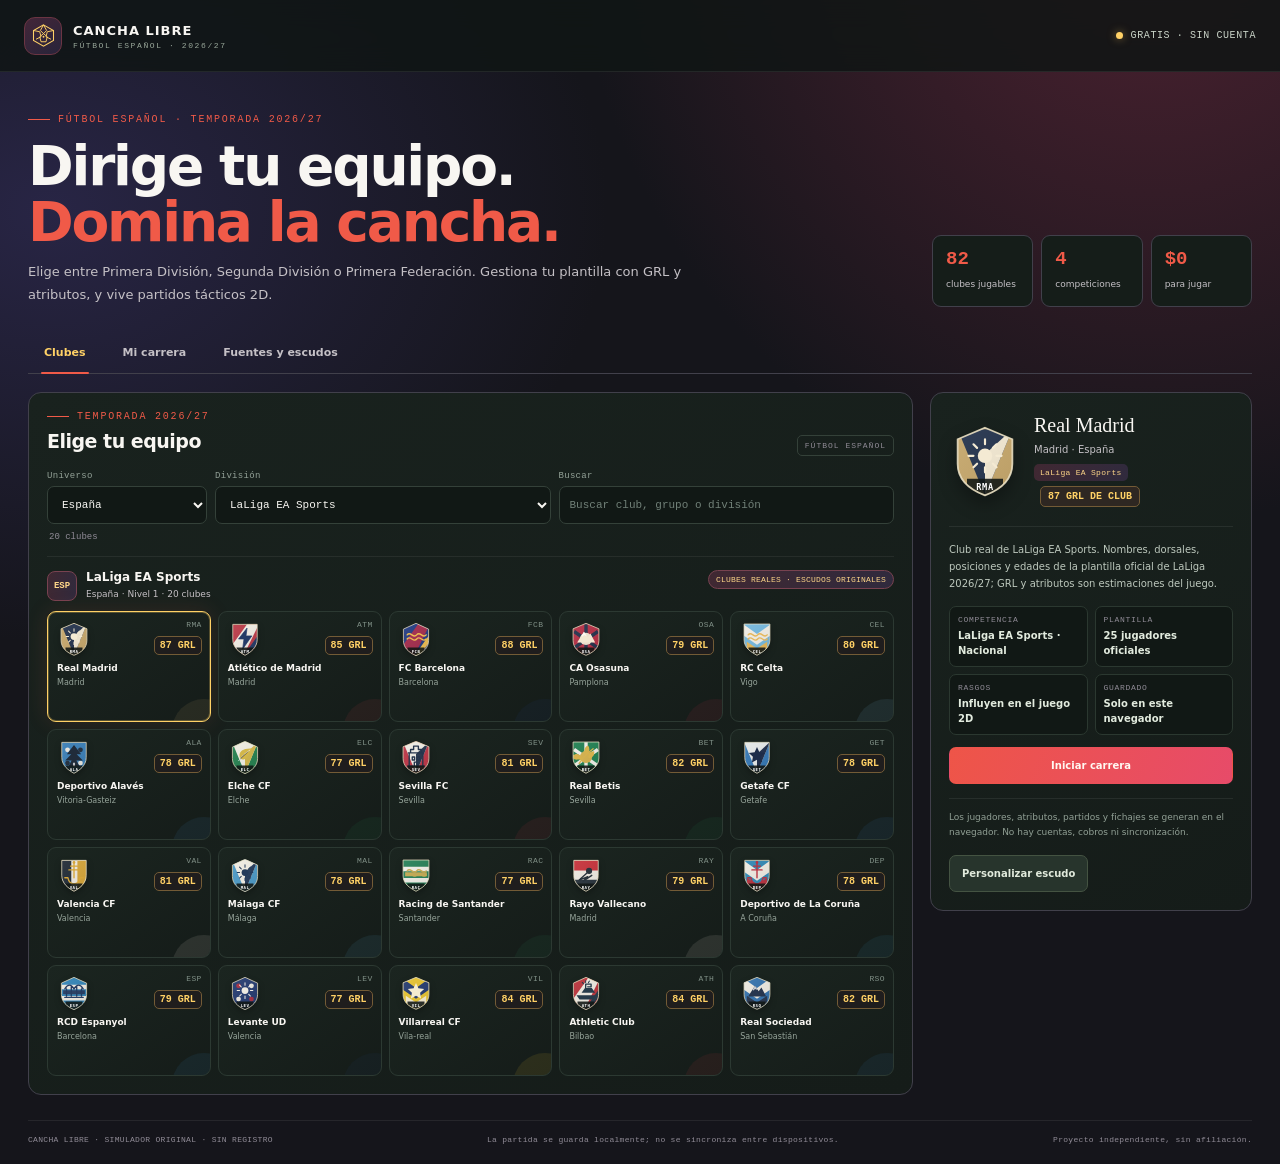
==== commit e022d669: "Add custom graphics import and shield editor Co-authored-by: Copilot App <223556219+Copilot@users.no" ====
--- a/public/index.html
+++ b/public/index.html
@@ -4,35 +4,37 @@
 <meta charset="utf-8">
 <meta name="viewport" content="width=device-width, initial-scale=1">
 <meta name="theme-color" content="#15151b">
-<meta name="description" content="Cancha Libre: dirige un club de LaLiga, gestiona tu plantilla y juega partidos tácticos 2D.">
-<link rel="stylesheet" href="css/styles.css">
-<link rel="stylesheet" href="css/spain-mode.css">
-<link rel="stylesheet" href="css/advanced-career.css">
-<script defer src="data/game-data.js"></script>
-<script defer src="js/spain-mode.js"></script>
-<script defer src="data/spain-rosters.js"></script>
-<script defer src="js/app.js"></script>
-<title>Cancha Libre — Mánager de LaLiga</title>
+<meta name="description" content="Cancha Libre: dirige un club del fútbol español, gestiona tu plantilla y juega partidos tácticos 2D.">
+<link rel="stylesheet" href="styles.css">
+<link rel="stylesheet" href="spain-mode.css">
+<script defer src="game-data.js"></script>
+<script defer src="spain-divisions.js"></script>
+<script defer src="spain-mode.js"></script>
+<script defer src="spain-rosters.js"></script>
+<script defer src="graphics.js"></script>
+<script defer src="app.js"></script>
+<link rel="stylesheet" href="graphics.css">
+<title>Cancha Libre — Mánager de fútbol español</title>
 </head>
 <body>
 <a class="skip-link" href="#main">Saltar al juego</a>
 <header class="topbar">
   <a class="brand" href="#inicio" aria-label="Cancha Libre, inicio">
     <span class="brand-icon" aria-hidden="true"><svg viewBox="0 0 40 40" fill="none"><path d="M20 3 36 12v16L20 37 4 28V12L20 3Z" stroke="currentColor" stroke-width="1.7"/><path d="m20 3 5 9-5 5-5-5 5-9Zm-16 9 10 2 2 8-8 4m28-14-10 2-2 8 8 4M14 22l6-5 6 5-2 8h-8l-2-8Z" stroke="currentColor" stroke-width="1.5" stroke-linejoin="round"/><circle cx="20" cy="22" r="1.5" fill="currentColor"/></svg></span>
-    <span class="brand-copy">CANCHA LIBRE<small>MÁNAGER DE LALIGA · 2026/27</small></span>
+    <span class="brand-copy">CANCHA LIBRE<small>FÚTBOL ESPAÑOL · 2026/27</small></span>
   </a>
   <div class="top-status"><span class="free-dot"></span>Gratis · sin cuenta</div>
 </header>
 <main id="main" class="app-shell">
   <section class="hero" id="inicio">
     <div class="hero-copy">
-      <div class="eyebrow">LaLiga EA Sports · Temporada 2026/27</div>
+      <div class="eyebrow">Fútbol español · Temporada 2026/27</div>
       <h1>Dirige tu equipo.<br><span>Domina la cancha.</span></h1>
-      <p>Elige entre los 20 clubes de LaLiga, construye una plantilla con GRL y atributos, y vive partidos 2D donde cada jugador se mueve según su posición, sus habilidades y la táctica del equipo.</p>
+      <p>Elige entre Primera División, Segunda División o Primera Federación. Gestiona tu plantilla con GRL y atributos, y vive partidos tácticos 2D.</p>
     </div>
     <div class="hero-stats" aria-label="Resumen del juego">
-      <div class="stat-card"><strong id="statParticipations">20</strong><span>clubes de LaLiga</span></div>
-      <div class="stat-card"><strong id="statComps">2D</strong><span>partidos tácticos</span></div>
+      <div class="stat-card"><strong id="statParticipations">82</strong><span>clubes jugables</span></div>
+      <div class="stat-card"><strong id="statComps">4</strong><span>competiciones</span></div>
       <div class="stat-card"><strong>$0</strong><span>para jugar</span></div>
     </div>
   </section>
@@ -40,7 +42,7 @@
   <nav class="view-tabs" aria-label="Secciones del juego">
     <button class="view-tab active" type="button" data-view="clubs" aria-current="page">Clubes</button>
     <button class="view-tab" type="button" data-view="career">Mi carrera</button>
-    <button class="view-tab" type="button" data-view="evidence">Medios ficticios</button>
+    <button class="view-tab" type="button" data-view="evidence">Fuentes y escudos</button>
   </nav>
 
   <section class="screen" id="view-clubs" aria-labelledby="clubsHeading">
@@ -49,7 +51,7 @@
         <section class="panel-card catalog-card">
           <div class="section-heading">
             <div><div class="eyebrow">Temporada 2026/27</div><h2 id="clubsHeading">Elige tu equipo</h2></div>
-            <span class="small-label">LALIGA EA SPORTS</span>
+            <span class="small-label">FÚTBOL ESPAÑOL</span>
           </div>
           <div class="filters">
             <label>Universo<select id="countryFilter" aria-label="Filtrar por universo"></select></label>
@@ -63,6 +65,7 @@
       </div>
       <aside id="clubPanel" class="panel-card club-panel" aria-labelledby="clubPanelTitle">
         <div id="clubPanelContent"></div>
+        <button id="graphicsFromClub" class="secondary-button graphics-action" type="button" disabled>Personalizar escudo</button>
       </aside>
     </div>
   </section>
@@ -73,10 +76,20 @@
 
   <section class="screen" id="view-evidence" aria-labelledby="evidenceHeading" hidden>
     <div class="panel-card evidence-intro">
-      <div class="eyebrow">Canales ficticios</div>
-      <h2 id="evidenceHeading">Señales del universo</h2>
-      <p>Las ligas y señales que aparecen aquí pertenecen al universo ficticio de Cancha Libre. Esta pantalla no contiene nombres ni enlaces de fuentes externas.</p>
+      <div class="eyebrow">Fuentes y universo de juego</div>
+      <h2 id="evidenceHeading">Datos de las competiciones</h2>
+      <p>Los clubes y competiciones de España 2026/27 se basan en fuentes oficiales documentadas en SOURCES.md. Las plantillas generadas, escudos originales y GRL estimados son contenido del juego, que no está afiliado a LaLiga ni a la RFEF.</p>
     </div>
+    <section class="panel-card graphics-resources">
+      <div class="section-heading"><div><div class="eyebrow">Recursos gráficos · PNG / SVG</div><h2>Fuentes de escudos y kits</h2></div></div>
+      <p class="graphics-intro">Referencias para encontrar escudos de clubes, selecciones y torneos. Revisa la licencia, atribución y condiciones de cada archivo antes de usarlo o distribuirlo; un recurso público no es necesariamente de libre uso.</p>
+      <div id="graphicsSources" class="evidence-grid"></div>
+    </section>
+    <section class="panel-card graphics-editor">
+      <div class="section-heading"><div><div class="eyebrow">Custom Graphics Engine</div><h2>Importar o crear un escudo</h2></div></div>
+      <p class="graphics-intro">Los archivos se asocian al ID único del club y se guardan en este navegador. Para incluirlos en una instalación, también puedes colocar un archivo en <code>public/assets/logos/&lt;ID&gt;.png</code> o <code>.svg</code>.</p>
+      <div id="graphicsEditor"></div>
+    </section>
     <div id="evidenceList" class="evidence-grid"></div>
     <div class="panel-card gaps-card"><h3>Límites de la evidencia</h3><ul id="evidenceGaps"></ul></div>
   </section>
--- a/public/styles.css
+++ b/public/styles.css
@@ -0,0 +1,7 @@
+:root{color-scheme:dark;--bg:#101614;--panel:#171f1c;--panel2:#1b2520;--line:#2b3931;--ink:#eef2eb;--muted:#9ba99f;--quiet:#718078;--lime:#c8f36c;--gold:#e1c16e;--red:#ef826f;--blue:#86b9dc;--sans:Manrope,Inter,ui-sans-serif,system-ui,-apple-system,BlinkMacSystemFont,"Segoe UI",sans-serif;--mono:"DM Mono",ui-monospace,SFMono-Regular,Consolas,monospace}*{box-sizing:border-box}html{scroll-behavior:smooth}body{margin:0;background:radial-gradient(ellipse at 90% -12%,#244131 0,transparent 38%),var(--bg);color:var(--ink);font-family:var(--sans);line-height:1.5;min-height:100vh}button,input,select{font:inherit}button,a,input,select{touch-action:manipulation}button:focus-visible,a:focus-visible,input:focus-visible,select:focus-visible{outline:3px solid var(--lime);outline-offset:3px}.skip-link{position:absolute;top:-80px;left:14px;background:var(--lime);color:#142017;padding:10px 14px;border-radius:7px;z-index:30}.skip-link:focus{top:10px}.topbar{height:72px;padding:0 max(24px,calc((100vw - 1440px)/2));display:flex;justify-content:space-between;align-items:center;border-bottom:1px solid #ffffff13;background:#101614d9;backdrop-filter:blur(14px)}.brand{display:flex;gap:11px;align-items:center;text-decoration:none;color:var(--ink)}.brand-icon{width:38px;height:38px;display:grid;place-items:center;border:1px solid #53624b;border-radius:11px;background:#1c2b22;color:var(--lime)}.brand-icon svg{width:25px;height:25px}.brand-copy{font-size:13px;font-weight:800;letter-spacing:1px}.brand-copy small{display:block;color:#9aa99b;font:8px var(--mono);letter-spacing:1.6px;margin-top:1px}.top-status{display:flex;align-items:center;gap:8px;color:#cad4c8;font:10px var(--mono);letter-spacing:.6px;text-transform:uppercase}.free-dot{width:7px;height:7px;border-radius:50%;background:var(--lime);box-shadow:0 0 8px #c8f36c88}.app-shell{max-width:1440px;margin:auto;padding:0 28px}.hero{display:flex;justify-content:space-between;gap:30px;align-items:flex-end;padding:42px 0 27px}.hero-copy{max-width:790px}.eyebrow{font:10px var(--mono);text-transform:uppercase;letter-spacing:1.8px;color:var(--lime);display:flex;align-items:center;gap:8px}.eyebrow:before{content:"";height:1px;width:22px;background:currentColor}.hero h1{margin:13px 0 11px;font-size:clamp(32px,4.3vw,57px);line-height:1.02;letter-spacing:-2.2px;font-weight:700}.hero h1 span{color:var(--lime)}.hero p{max-width:680px;margin:0;color:var(--muted);font-size:13px;line-height:1.75}.hero-stats{display:grid;grid-template-columns:repeat(3,minmax(94px,1fr));gap:8px;min-width:320px}.stat-card{border:1px solid var(--line);background:#151d19;border-radius:9px;padding:12px 13px;min-height:72px}.stat-card strong{font:600 19px var(--mono);color:var(--lime);display:block}.stat-card span{font-size:9px;color:var(--muted);white-space:nowrap}.resume-banner{margin:0 0 17px;background:linear-gradient(100deg,#293622,#1d2c22);border:1px solid #65784c;border-radius:10px;padding:12px 15px;display:flex;justify-content:space-between;align-items:center;gap:12px;font-size:11px;color:#e1e9d2}.resume-banner[hidden]{display:none}.resume-banner strong{color:var(--lime)}.view-tabs{display:flex;gap:5px;border-bottom:1px solid var(--line);margin-bottom:18px}.view-tab{position:relative;border:0;background:transparent;color:var(--muted);padding:11px 16px 12px;cursor:pointer;font-size:11px;font-weight:700}.view-tab:hover{color:var(--ink)}.view-tab.active{color:var(--lime)}.view-tab.active:after{content:"";position:absolute;bottom:-1px;left:13px;right:13px;height:2px;background:var(--lime);border-radius:2px}.screen[hidden]{display:none!important}.content-grid{display:grid;grid-template-columns:minmax(0,1fr) 322px;gap:17px;align-items:start}.main-column{min-width:0}.panel-card{border:1px solid var(--line);border-radius:13px;background:linear-gradient(150deg,#19221e,#151c19);padding:18px}.catalog-card{padding:18px}.section-heading{display:flex;justify-content:space-between;align-items:flex-end;gap:14px;margin-bottom:15px}.section-heading h2,.evidence-intro h2{margin:5px 0 0;font-size:19px;letter-spacing:-.5px}.small-label{font:8px var(--mono);letter-spacing:1px;color:var(--quiet);border:1px solid #344139;border-radius:5px;padding:5px 7px}.filters{display:grid;grid-template-columns:160px minmax(190px,1fr) minmax(190px,1fr);gap:8px;margin-bottom:8px}.filters label{display:flex;flex-direction:column;gap:5px;color:#93a197;font:9px var(--mono);letter-spacing:.3px}.filters input,.filters select,.career-select{width:100%;min-height:38px;border:1px solid #344139;border-radius:7px;background:#111815;color:var(--ink);padding:8px 10px;font-size:11px;letter-spacing:0}.filters input::placeholder{color:#718078}.results-note{margin:8px 2px 12px;color:var(--quiet);font:9px var(--mono);min-height:12px}.league-list{display:flex;flex-direction:column;gap:17px}.league-block{border-top:1px solid #ffffff10;padding-top:13px}.league-heading{display:flex;align-items:flex-start;justify-content:space-between;gap:12px;margin-bottom:10px}.league-title-wrap{display:flex;align-items:center;gap:9px;min-width:0}.league-chip{width:30px;height:30px;display:grid;place-items:center;border:1px solid #465443;background:#222e25;border-radius:8px;color:#d8e2cc;font:700 9px var(--mono);flex:0 0 auto}.league-heading h3{margin:0;font-size:12px;line-height:1.25}.league-meta{margin-top:3px;color:var(--muted);font-size:9px}.country-kicker{font:8px var(--mono);color:var(--quiet);text-transform:uppercase;letter-spacing:1px;text-align:right;white-space:nowrap}.partial-pill,.coverage-pill,.status-pill{display:inline-flex;align-items:center;gap:5px;border-radius:99px;padding:4px 7px;font:8px var(--mono);letter-spacing:.2px;white-space:nowrap}.partial-pill{background:#4b3223;color:#ffd29a;border:1px solid #76522e}.coverage-pill{background:#243328;color:#cbe5ac;border:1px solid #40563e}.club-grid{display:grid;grid-template-columns:repeat(5,minmax(0,1fr));gap:7px}.club-card{min-height:111px;position:relative;overflow:hidden;text-align:left;display:flex;flex-direction:column;align-items:flex-start;justify-content:flex-start;gap:3px;padding:9px;border:1px solid #2c3932;background:linear-gradient(145deg,#1b2520,#151c19);border-radius:9px;cursor:pointer;color:var(--ink);transition:transform .14s,border-color .14s,background .14s,box-shadow .14s}.club-card:after{content:"";position:absolute;width:64px;height:64px;border-radius:50%;right:-26px;bottom:-42px;background:var(--club-accent);opacity:.1}.club-card:hover{transform:translateY(-2px);border-color:#78875e;background:#202a23;box-shadow:0 8px 20px #0003}.club-card.selected{border-color:var(--lime);box-shadow:inset 0 0 0 1px #c8f36c3d}.club-card .crest{width:34px;height:38px;display:block;margin-bottom:1px;filter:drop-shadow(0 3px 3px #0004)}.club-code{position:absolute;top:8px;right:8px;color:#809087;font:8px var(--mono);letter-spacing:.4px}.club-name{font-size:9px;font-weight:800;line-height:1.22;overflow-wrap:anywhere;position:relative;z-index:1}.club-place{font-size:8px;color:#96a49a;position:relative;z-index:1}.club-panel{position:sticky;top:18px;min-height:320px}.empty-panel{text-align:center;padding:27px 9px}.empty-mark{width:76px;height:90px;margin:0 auto 11px;opacity:.72}.empty-panel h2{font:400 19px Georgia,serif;margin:0 0 7px}.empty-panel p{font-size:10px;color:var(--muted);line-height:1.7;margin:0 auto;max-width:230px}.detail-crest{width:72px;height:78px;filter:drop-shadow(0 8px 9px #0005)}.club-profile-head{display:flex;gap:13px;align-items:center;padding:3px 0 14px;border-bottom:1px solid #ffffff12}.club-profile-title{min-width:0}.club-profile-title h2{font:400 20px Georgia,serif;line-height:1.1;margin:0 0 6px;overflow-wrap:anywhere}.profile-sub{font-size:10px;color:var(--muted)}.profile-badge{display:inline-flex;margin-top:7px;border-radius:5px;padding:4px 6px;background:#2b3827;color:#dce8c9;font:8px var(--mono);letter-spacing:.3px}.profile-text{font-size:10px;color:#bdc8bd;line-height:1.7;margin:14px 0}.profile-facts{display:grid;grid-template-columns:1fr 1fr;gap:7px;margin:12px 0}.fact-box{background:#111815;border:1px solid #2b3830;border-radius:7px;padding:8px}.fact-box span{display:block;color:var(--quiet);font:8px var(--mono);text-transform:uppercase;letter-spacing:.7px}.fact-box strong{display:block;color:#e2ebde;font-size:10px;margin-top:4px}.identity-note,.local-note{font-size:9px;color:#91a095;line-height:1.6;margin:11px 0}.primary-button,.secondary-button,.danger-button,.small-button{border:1px solid transparent;border-radius:7px;padding:10px 12px;font-size:10px;font-weight:800;cursor:pointer;transition:transform .12s,background .12s,border-color .12s}.primary-button{background:var(--lime);color:#172018}.primary-button:hover{background:#dcff95;transform:translateY(-1px)}.secondary-button{background:#27342c;border-color:#445342;color:#e1eadc}.secondary-button:hover{border-color:#82956d;background:#304036}.danger-button{background:#3b2422;border-color:#6b3732;color:#ffd3cb}.small-button{padding:7px 9px;background:#222d26;border-color:#39483e;color:#d5dfd4;font-size:9px}.button-row{display:flex;gap:7px;flex-wrap:wrap}.button-row>*{flex:1}.local-note{border-top:1px solid #ffffff12;padding-top:11px;margin-top:14px}.load-more{display:block;margin:15px auto 0;min-width:190px}.load-more[hidden]{display:none}.footer{display:flex;justify-content:space-between;gap:12px;align-items:center;border-top:1px solid #ffffff12;margin-top:25px;padding:14px 0 20px;color:var(--quiet);font:8px var(--mono);letter-spacing:.3px}.footer a{color:#a9b8ab;text-underline-offset:2px}.evidence-intro{margin-bottom:13px}.evidence-intro p{max-width:920px;color:var(--muted);font-size:11px;line-height:1.7;margin:9px 0 0}.evidence-grid{display:grid;grid-template-columns:repeat(2,minmax(0,1fr));gap:10px}.evidence-card{border:1px solid var(--line);border-radius:10px;background:#171f1b;padding:13px}.evidence-card h3{margin:0;font-size:12px}.evidence-card .evidence-meta{font:8px var(--mono);color:#9da99f;margin-top:4px}.evidence-card p{font-size:10px;line-height:1.65;color:#b8c3b9;margin:9px 0}.evidence-channels{display:flex;gap:5px;flex-wrap:wrap;margin:8px 0}.evidence-channels span{border:1px solid #40503d;border-radius:99px;background:#253227;color:#c9dda9;padding:4px 7px;font:8px var(--mono)}.source-links{display:flex;flex-direction:column;gap:5px;border-top:1px solid #ffffff12;padding-top:9px;margin-top:9px}.source-links a{color:#b6d19a;font-size:9px;text-decoration-color:#697a60;text-underline-offset:2px;overflow-wrap:anywhere}.source-links a:hover{color:var(--lime)}.gaps-card{margin-top:12px}.gaps-card h3{font-size:12px;margin:0 0 8px}.gaps-card ul{margin:0;padding-left:18px;display:grid;gap:7px;color:var(--muted);font-size:9px;line-height:1.6}.career-shell{display:flex;flex-direction:column;gap:12px}.career-top{display:flex;justify-content:space-between;align-items:center;gap:14px}.career-title{display:flex;align-items:center;gap:13px;min-width:0}.career-title h2{font:400 22px Georgia,serif;margin:0 0 3px}.career-title p{font-size:9px;color:var(--muted);margin:0}.career-actions{display:flex;gap:6px;flex-wrap:wrap;justify-content:flex-end}.autosave-line{display:flex;justify-content:space-between;gap:10px;flex-wrap:wrap;border:1px solid #3c4b39;border-radius:8px;background:#202a20;padding:8px 11px;font:9px var(--mono);color:#c7d7bd}.autosave-line strong{color:var(--lime)}.career-tabs{display:flex;gap:4px;border-bottom:1px solid var(--line);overflow:auto}.career-tab{white-space:nowrap;border:0;background:transparent;color:var(--muted);padding:10px 13px;font-size:10px;font-weight:700;cursor:pointer}.career-tab.active{color:var(--lime);border-bottom:2px solid var(--lime)}.career-content{border:1px solid var(--line);border-radius:11px;background:linear-gradient(150deg,#19221e,#151c19);padding:15px}.career-content h3{font-size:14px;margin:0 0 10px}.career-intro{color:var(--muted);font-size:10px;line-height:1.65;margin:0 0 12px}.career-summary{display:grid;grid-template-columns:repeat(4,1fr);gap:8px;margin:10px 0}.summary-box{border:1px solid #324038;border-radius:8px;background:#141b17;padding:9px}.summary-box strong{display:block;color:var(--lime);font:600 14px var(--mono)}.summary-box span{font-size:8px;color:var(--muted)}.squad-toolbar{display:flex;justify-content:space-between;align-items:flex-end;gap:10px;flex-wrap:wrap;margin-bottom:12px}.squad-grid{display:grid;grid-template-columns:repeat(3,minmax(0,1fr));gap:8px}.player-card{border:1px solid #304037;border-radius:8px;background:#141c18;padding:9px;min-width:0}.player-card.injured{border-color:#8b4c43;background:#251b19}.player-card-head{display:flex;justify-content:space-between;gap:7px;align-items:flex-start}.player-name{font-size:10px;font-weight:800;line-height:1.25}.player-position{display:inline-flex;align-items:center;border:1px solid #4a5a49;border-radius:4px;padding:2px 4px;color:#d2dfc3;font:8px var(--mono);margin-right:4px}.player-ovr{font:700 14px var(--mono);color:var(--lime)}.player-meta{font-size:8px;color:var(--muted);margin-top:4px}.trait-tag{display:inline-block;margin-top:6px;border-radius:99px;background:#27342b;color:#c6dcaa;padding:3px 6px;font-size:8px}.stat-bars{display:grid;grid-template-columns:repeat(2,1fr);gap:4px 7px;margin-top:7px}.stat-line{display:flex;align-items:center;gap:4px;color:#9caaa0;font:7px var(--mono)}.stat-line span:first-child{width:24px}.stat-track{height:4px;flex:1;border-radius:9px;background:#29342d;overflow:hidden}.stat-track i{display:block;height:100%;background:linear-gradient(90deg,#94b65c,var(--lime));border-radius:9px}.injury-list{display:flex;flex-direction:column;gap:7px;margin:9px 0}.injury-row{display:flex;justify-content:space-between;align-items:center;gap:8px;border:1px solid #70453c;background:#281d1a;border-radius:7px;padding:8px 9px;font-size:9px}.injury-row strong{color:#ffd4c6}.recovery-bar{height:5px;border-radius:9px;background:#49312d;overflow:hidden;margin-top:5px}.recovery-bar i{height:100%;display:block;background:#ee987c}.lineup-list{display:flex;gap:5px;flex-wrap:wrap;margin:7px 0}.lineup-chip{display:inline-flex;gap:5px;align-items:center;border:1px solid #334238;border-radius:99px;padding:5px 7px;color:#d5dfd4;font-size:8px}.lineup-chip b{color:var(--lime);font:8px var(--mono)}.formation-box{display:flex;gap:8px;align-items:center;flex-wrap:wrap;margin-bottom:10px}.formation-box label{font:8px var(--mono);color:var(--muted)}.career-select{width:auto;min-width:130px;min-height:32px;padding:6px 8px;font-size:9px}.match-header{display:flex;justify-content:space-between;align-items:flex-start;gap:10px;flex-wrap:wrap;margin-bottom:10px}.match-header h3{margin:0}.match-score{font:600 20px var(--mono);color:var(--lime)}.match-clock{color:var(--muted);font:10px var(--mono)}.match-actions{display:flex;gap:6px;flex-wrap:wrap}.pitch-wrap{border:1px solid #49664a;background:#15241c;border-radius:10px;padding:6px;overflow:hidden}.pitch-svg{width:100%;height:auto;display:block;aspect-ratio:900/520;background:#244a34;border-radius:6px}.pitch-label{font:700 10px var(--mono);fill:#fff;text-anchor:middle;paint-order:stroke;stroke:#101614;stroke-width:3px;stroke-linejoin:round}.pitch-number{font:800 12px var(--mono);text-anchor:middle;dominant-baseline:central}.pitch-position{font:800 8px var(--mono);fill:#fff;text-anchor:middle;paint-order:stroke;stroke:#15231b;stroke-width:3px;stroke-linejoin:round}.pitch-player{transition:transform .12s linear}.press-ring{fill:none;stroke:#e9fb9a;stroke-width:2.5;stroke-dasharray:4 3;filter:drop-shadow(0 0 4px #e9fb9a)}.press-marker{fill:#e9fb9a;stroke:#172017;stroke-width:1}.press-marker-text{font:800 7px var(--mono);fill:#172017;text-anchor:middle;dominant-baseline:central}.ball-shadow{fill:#000;opacity:.25}.ball-main{fill:#f7f2dc;stroke:#202720;stroke-width:2}.ball-panel{fill:#27342a}.pitch-caption{display:flex;justify-content:space-between;gap:8px;flex-wrap:wrap;margin:7px 3px 0;color:#c4d2c2;font:8px var(--mono)}.match-log{min-height:74px;max-height:200px;overflow:auto;border:1px solid #2d3932;background:#111815;border-radius:8px;padding:9px;margin-top:9px}.log-item{padding:4px 2px;border-bottom:1px solid #ffffff0c;color:#c1cbc2;font-size:9px;line-height:1.5}.log-item:last-child{border-bottom:0}.log-item strong{color:var(--lime);font:9px var(--mono)}.half-panel,.injury-alert,.match-summary{border:1px solid #526446;background:#202b20;border-radius:9px;padding:11px;margin:10px 0}.half-panel h4,.match-summary h4{margin:0 0 8px;color:var(--lime);font-size:12px}.tactic-controls{display:grid;grid-template-columns:repeat(3,minmax(0,1fr));gap:7px;margin:8px 0}.tactic-controls label{display:flex;flex-direction:column;gap:4px;color:var(--muted);font:8px var(--mono)}.substitution-controls{display:grid;grid-template-columns:1fr 1fr auto;gap:7px;align-items:end;margin-top:9px}.substitution-controls label{display:flex;flex-direction:column;gap:4px;color:var(--muted);font:8px var(--mono)}.injury-alert{border-color:#885246;background:#2a1e1a;color:#ffd8cb;font-size:9px;line-height:1.6}.market-grid{display:grid;grid-template-columns:repeat(3,minmax(0,1fr));gap:8px}.market-card{border:1px solid #34433a;background:#141c18;border-radius:8px;padding:10px}.market-card h4{font-size:10px;margin:0 0 4px}.market-card p{font-size:8px;color:var(--muted);margin:3px 0}.market-card strong{color:var(--lime);font:10px var(--mono)}.standings-wrap{overflow:auto}.standings{border-collapse:collapse;width:100%;min-width:570px;font-size:9px}.standings th,.standings td{padding:7px 6px;border-bottom:1px solid #ffffff10;text-align:right}.standings th:first-child,.standings td:first-child,.standings th:nth-child(2),.standings td:nth-child(2){text-align:left}.standings th{font:8px var(--mono);color:var(--quiet);text-transform:uppercase}.standings tr.current{background:#243124;color:#f3f6e9}.standings .pos{font:9px var(--mono);color:var(--lime);width:28px}.result-list{display:flex;flex-direction:column;gap:6px}.result-row{display:flex;justify-content:space-between;gap:8px;align-items:center;border:1px solid #303c34;border-radius:7px;padding:8px 9px;color:#c5d0c6;font-size:9px}.result-row strong{font:10px var(--mono);color:var(--lime)}.empty-career{max-width:700px;margin:18px auto;padding:26px;text-align:center}.empty-career h2{font:400 22px Georgia,serif;margin:0 0 8px}.empty-career p{font-size:10px;line-height:1.7;color:var(--muted);margin:0 auto 13px;max-width:500px}.saved-career-list{display:grid;grid-template-columns:repeat(2,minmax(0,1fr));gap:8px;margin:12px 0}.saved-career{display:flex;justify-content:space-between;align-items:center;gap:8px;border:1px solid #36443a;background:#141b17;border-radius:8px;padding:9px;font-size:9px}.import-input{display:none}.toast{position:fixed;bottom:20px;left:50%;transform:translate(-50%,18px);opacity:0;pointer-events:none;z-index:50;background:#e2f5aa;color:#162019;padding:10px 14px;border-radius:8px;font-size:10px;font-weight:800;box-shadow:0 8px 30px #0005;transition:opacity .18s,transform .18s;max-width:calc(100% - 26px);text-align:center}.toast.show{opacity:1;transform:translate(-50%,0)}.noscript{margin:20px;padding:15px;background:#3a2b1e;color:#fff;border-radius:8px}
+@media(max-width:1100px){.club-grid{grid-template-columns:repeat(4,minmax(0,1fr))}.content-grid{grid-template-columns:minmax(0,1fr) 295px}.hero{align-items:flex-start}.hero-stats{min-width:280px}.squad-grid{grid-template-columns:repeat(2,minmax(0,1fr))}}
+@media(max-width:820px){.app-shell{padding:0 16px}.topbar{padding:0 17px;height:63px}.hero{flex-direction:column;gap:17px;padding:27px 0 20px}.hero h1{font-size:38px}.hero-stats{width:100%;min-width:0}.content-grid{grid-template-columns:1fr}.club-panel{position:static;grid-row:1}.empty-panel{padding:17px 8px}.empty-mark{width:55px;height:62px;margin-bottom:7px}.empty-panel h2{font-size:17px}.career-top{align-items:flex-start;flex-direction:column}.career-actions{justify-content:flex-start}.evidence-grid{grid-template-columns:1fr}.market-grid{grid-template-columns:repeat(2,minmax(0,1fr))}}
+@media(max-width:560px){.app-shell{padding:0 11px}.topbar{padding:0 12px}.brand-icon{width:32px;height:32px}.brand-copy{font-size:11px}.brand-copy small{font-size:7px}.top-status{font-size:8px;gap:5px}.hero{padding:22px 0 17px}.hero h1{font-size:32px;letter-spacing:-1.2px}.hero p{font-size:10px}.hero-stats{gap:5px}.stat-card{padding:9px 7px;min-height:61px}.stat-card strong{font-size:15px}.stat-card span{font-size:7px}.view-tabs{overflow:auto}.view-tab{padding:10px 11px;font-size:9px}.panel-card{padding:12px;border-radius:10px}.section-heading h2{font-size:16px}.small-label{font-size:7px}.filters{grid-template-columns:1fr 1fr;gap:6px}.filters .search-label{grid-column:1/-1}.filters input,.filters select{min-height:37px;font-size:10px}.club-grid{grid-template-columns:repeat(3,minmax(0,1fr));gap:5px}.club-card{min-height:99px;padding:7px;border-radius:7px}.club-card .crest{width:29px;height:33px}.club-name{font-size:8px}.club-place{font-size:7px}.league-heading h3{font-size:10px}.league-meta{font-size:8px}.country-kicker{font-size:7px}.club-profile-head{gap:10px}.detail-crest{width:58px;height:63px}.club-profile-title h2{font-size:18px}.profile-facts{gap:5px}.fact-box{padding:7px}.career-title h2{font-size:19px}.career-title .detail-crest{width:52px;height:58px}.career-summary{grid-template-columns:repeat(2,1fr)}.squad-grid{grid-template-columns:1fr}.player-card{padding:8px}.tactic-controls{grid-template-columns:1fr 1fr}.substitution-controls{grid-template-columns:1fr 1fr}.substitution-controls button{grid-column:1/-1}.match-score{font-size:17px}.pitch-wrap{padding:3px}.pitch-number{font-size:13px}.pitch-position{font-size:9px}.market-grid{grid-template-columns:1fr}.saved-career-list{grid-template-columns:1fr}.footer{align-items:flex-start;flex-direction:column;gap:6px;font-size:7px}.evidence-card h3{font-size:11px}.evidence-card p{font-size:9px}}
+@media(prefers-reduced-motion:reduce){*,*:before,*:after{scroll-behavior:auto!important;transition:none!important;animation:none!important}}
+.calendar-round-label{display:flex;align-items:center;gap:8px;color:var(--muted);font:8px var(--mono)}.calendar-round-label .career-select{min-width:155px}.fixture-list{display:flex;flex-direction:column;gap:6px}.fixture-row{display:grid;grid-template-columns:minmax(0,1fr) 58px minmax(0,1fr) 84px;gap:8px;align-items:center;border:1px solid #303c34;border-radius:7px;background:#141b17;padding:9px 10px;color:#c5d0c6;font-size:9px}.fixture-row.user-fixture{border-color:#526446;background:#1a241c}.fixture-row.played .fixture-score{color:var(--lime)}.fixture-team{overflow:hidden;text-overflow:ellipsis;white-space:nowrap}.fixture-team.home{text-align:right}.fixture-team.away{text-align:left}.fixture-score{text-align:center;font:700 10px var(--mono);color:var(--muted)}.fixture-status{text-align:right;color:var(--quiet);font:8px var(--mono)}
+@media(max-width:560px){.calendar-round-label{align-items:flex-start;flex-direction:column;gap:4px}.calendar-round-label .career-select{min-width:130px}.fixture-row{grid-template-columns:minmax(0,1fr) 45px minmax(0,1fr);gap:5px;padding:8px 6px;font-size:8px}.fixture-status{grid-column:1/-1;text-align:center}}
--- a/public/spain-mode.css
+++ b/public/spain-mode.css
@@ -0,0 +1,474 @@
+:root {
+  --bg: #15151b;
+  --panel: #1e1d25;
+  --panel2: #292730;
+  --line: #41404b;
+  --ink: #f8f6f2;
+  --muted: #c5c1c6;
+  --quiet: #918c97;
+  --lime: #f05a48;
+  --gold: #ffd166;
+  --red: #f05a48;
+  --blue: #aab8f0;
+}
+
+body {
+  background:
+    radial-gradient(ellipse at 90% -12%, #532333 0, transparent 36%),
+    radial-gradient(ellipse at 4% 18%, #282545 0, transparent 32%),
+    var(--bg);
+}
+
+.brand-icon {
+  border-color: #6b3543;
+  background: linear-gradient(145deg, #432638, #28243a);
+  color: var(--gold);
+}
+
+.free-dot {
+  background: var(--gold);
+  box-shadow: 0 0 8px #f0bf5788;
+}
+
+.league-chip,
+.profile-badge,
+.coverage-pill {
+  border-color: #784250;
+  background: linear-gradient(100deg, #402832, #302a3d);
+  color: #ffd789;
+}
+
+.club-card.selected {
+  border-color: var(--gold);
+  box-shadow: inset 0 0 0 1px #ffd16645, 0 0 22px #ef5c4820;
+}
+
+.club-card {
+  transition: border-color 160ms ease, box-shadow 160ms ease, transform 160ms ease;
+}
+
+.club-card:hover {
+  border-color: var(--club-accent, var(--red));
+  transform: translateY(-2px);
+}
+
+.club-rating,
+.club-overall {
+  color: var(--gold);
+  font: 800 10px var(--mono);
+}
+
+.club-rating {
+  position: absolute;
+  top: 24px;
+  right: 8px;
+  border: 1px solid #735b36;
+  border-radius: 5px;
+  background: #211d1edc;
+  padding: 3px 5px;
+}
+
+.club-overall {
+  display: inline-flex;
+  margin: 3px 0 5px;
+  margin-left: 6px;
+  border: 1px solid #735b36;
+  border-radius: 5px;
+  background: #2e2722;
+  padding: 4px 7px;
+}
+
+.primary-button {
+  background: linear-gradient(110deg, #ee5548, #e74b69);
+  color: #fff8f2;
+}
+
+.primary-button:hover {
+  background: linear-gradient(110deg, #ff6a58, #f35b78);
+}
+
+.view-tab.active,
+.career-tab.active,
+.summary-box strong,
+.player-ovr,
+.stat-line b,
+.log-item strong {
+  color: var(--gold);
+}
+
+.view-tab.active:after,
+.career-tab.active {
+  border-color: var(--gold);
+}
+
+.stat-track i {
+  background: linear-gradient(90deg, #e94955, #f17161, var(--gold));
+}
+
+.pitch-wrap {
+  position: relative;
+}
+
+.match-score {
+  display: inline-block;
+  color: var(--gold);
+  font-variant-numeric: tabular-nums;
+}
+
+.match-score.goal-pulse {
+  animation: goal-score-pulse 720ms cubic-bezier(.2, .8, .2, 1);
+}
+
+.goal-celebration {
+  position: absolute;
+  z-index: 3;
+  inset: 12% 10%;
+  display: grid;
+  align-content: center;
+  justify-items: center;
+  gap: 10px;
+  border: 1px solid color-mix(in srgb, var(--goal-accent, var(--gold)) 72%, white);
+  border-radius: 18px;
+  background:
+    radial-gradient(ellipse at center, color-mix(in srgb, var(--goal-accent, var(--gold)) 26%, #211d28), #15151bf2 72%);
+  color: var(--ink);
+  text-align: center;
+  opacity: 0;
+  pointer-events: none;
+  transform: scale(.88);
+  box-shadow: 0 16px 70px color-mix(in srgb, var(--goal-accent, var(--gold)) 22%, transparent);
+}
+
+.goal-celebration.is-visible {
+  animation: goal-celebration 2.8s cubic-bezier(.2, .8, .2, 1) both;
+}
+
+.goal-celebration.goal-home.is-visible {
+  animation-name: goal-home-celebration;
+}
+
+.goal-celebration.goal-away.is-visible {
+  animation-name: goal-away-celebration;
+}
+
+.goal-team-label {
+  border-left: 3px solid var(--goal-accent, var(--gold));
+  padding: 4px 10px;
+  background: #ffffff10;
+  color: #f8f6f2;
+  font: 800 10px var(--mono);
+  letter-spacing: .12em;
+}
+
+.goal-celebration strong {
+  color: var(--goal-accent, var(--gold));
+  font-size: clamp(42px, 10vw, 88px);
+  font-weight: 1000;
+  letter-spacing: -.08em;
+  line-height: .95;
+  text-shadow: 0 5px 35px #f05a4888;
+}
+
+.goal-celebration span {
+  max-width: 90%;
+  font-weight: 800;
+}
+
+.goal-celebration b {
+  border: 1px solid color-mix(in srgb, var(--goal-accent, var(--gold)) 65%, white);
+  border-radius: 999px;
+  background: #ffffff12;
+  padding: 5px 14px;
+  color: var(--gold);
+  font: 800 17px var(--mono);
+}
+
+@keyframes goal-score-pulse {
+  0%, 100% { transform: scale(1); text-shadow: none; }
+  40% { transform: scale(1.38); text-shadow: 0 0 24px #ffd166a8; }
+}
+
+@keyframes goal-celebration {
+  0% { opacity: 0; transform: scale(.88); }
+  12%, 78% { opacity: 1; transform: scale(1); }
+  100% { opacity: 0; transform: scale(1.04); }
+}
+
+@keyframes goal-home-celebration {
+  0% { opacity: 0; transform: translateX(-8%) scale(.9); }
+  12%, 78% { opacity: 1; transform: translateX(0) scale(1); }
+  100% { opacity: 0; transform: translateX(2%) scale(1.03); }
+}
+
+@keyframes goal-away-celebration {
+  0% { opacity: 0; transform: translateX(8%) scale(.9); }
+  12%, 78% { opacity: 1; transform: translateX(0) scale(1); }
+  100% { opacity: 0; transform: translateX(-2%) scale(1.03); }
+}
+
+@media (prefers-reduced-motion: reduce) {
+  .club-card,
+  .match-score.goal-pulse,
+  .goal-celebration.is-visible {
+    animation-duration: 1ms;
+    transition-duration: 1ms;
+  }
+}
+
+@media (max-width: 560px) {
+  .club-rating {
+    top: 21px;
+    right: 6px;
+    font-size: 8px;
+  }
+}
+
+.league-block[data-tier="2"] .league-chip {
+  border-color: #9a5d34;
+  background: linear-gradient(100deg, #432c21, #342a28);
+  color: #ffc48e;
+}
+
+.league-block[data-tier="3"] .league-chip {
+  border-color: #425f91;
+  background: linear-gradient(100deg, #202f4d, #292a3c);
+  color: #b6d2ff;
+}
+
+.match-header.has-live-scoreboard {
+  position: sticky;
+  top: 0;
+  z-index: 4;
+  align-items: center;
+  padding: 10px;
+  border: 1px solid #784250;
+  border-radius: 10px;
+  background: linear-gradient(110deg, #261d27f5, #171820f5);
+  box-shadow: 0 8px 26px #0005;
+}
+
+.match-header.has-live-scoreboard h3 {
+  display: none;
+}
+
+.match-header.has-live-scoreboard #matchClock {
+  display: none;
+}
+
+.match-header.has-live-scoreboard > div:first-child {
+  flex: 1 1 420px;
+  min-width: 0;
+}
+
+.live-scoreboard {
+  display: grid;
+  grid-template-columns: minmax(0, 1fr) auto minmax(0, 1fr);
+  align-items: center;
+  gap: clamp(8px, 2vw, 22px);
+  width: 100%;
+}
+
+.score-team {
+  display: grid;
+  min-width: 0;
+  gap: 2px;
+  border-top: 2px solid var(--team-accent, var(--gold));
+  padding-top: 5px;
+}
+
+.score-home {
+  text-align: right;
+}
+
+.score-away {
+  text-align: left;
+}
+
+.score-team span,
+.score-state {
+  color: var(--muted);
+  font: 800 8px var(--mono);
+  letter-spacing: .12em;
+}
+
+.score-team strong {
+  overflow: hidden;
+  color: var(--ink);
+  font-size: clamp(10px, 1.8vw, 13px);
+  text-overflow: ellipsis;
+  white-space: nowrap;
+}
+
+.score-center {
+  display: grid;
+  justify-items: center;
+  min-width: 80px;
+  line-height: 1.05;
+}
+
+.score-clock {
+  color: var(--gold);
+  font: 800 11px var(--mono);
+}
+
+.score-center > strong {
+  display: flex;
+  align-items: center;
+  gap: 7px;
+  color: #fff;
+  font: 900 clamp(21px, 4vw, 31px) var(--mono);
+  font-variant-numeric: tabular-nums;
+}
+
+.score-center > strong b {
+  color: #998e92;
+  font-size: .72em;
+}
+
+.score-state {
+  color: #ed8278;
+  font-size: 7px;
+}
+
+.match-action-flash {
+  position: absolute;
+  z-index: 2;
+  top: 12px;
+  left: 50%;
+  display: grid;
+  justify-items: center;
+  gap: 4px;
+  width: min(82%, 460px);
+  border: 1px solid color-mix(in srgb, var(--action-accent, var(--gold)) 70%, white);
+  border-radius: 9px;
+  padding: 9px 13px;
+  background: #17151ceb;
+  color: var(--ink);
+  text-align: center;
+  opacity: 0;
+  pointer-events: none;
+  transform: translate(-50%, -10px);
+  box-shadow: 0 8px 25px #0007;
+}
+
+.match-action-flash.is-visible {
+  animation: match-action-in 2.2s ease both;
+}
+
+.match-action-flash strong {
+  color: var(--action-accent, var(--gold));
+  font: 900 11px var(--mono);
+  letter-spacing: .14em;
+}
+
+.match-action-flash span {
+  font-size: 10px;
+  font-weight: 700;
+}
+
+.action-corner {
+  border-left: 4px solid var(--action-accent, var(--gold));
+}
+
+.action-foul {
+  border-bottom: 3px solid #f08072;
+}
+
+.action-substitution {
+  border-top: 3px solid #91c9ef;
+}
+
+.log-foul strong {
+  color: #f19a85;
+}
+
+.log-corner strong,
+.log-substitution strong {
+  color: #9dcdf0;
+}
+
+.log-injury strong,
+.log-card strong {
+  color: #ff9a86;
+}
+
+.log-throwin strong,
+.log-goalKick strong,
+.log-offside strong {
+  color: #e6d18b;
+}
+
+.action-injury {
+  border-bottom: 3px solid #f08072;
+}
+
+.action-card {
+  border-top: 3px solid #f1c84d;
+}
+
+.action-throwin,
+.action-goalKick,
+.action-offside {
+  border-left: 4px solid #e6d18b;
+}
+
+.live-substitution {
+  border-color: #53738b;
+  background: linear-gradient(110deg, #1d2b35, #202631);
+}
+
+.live-substitution > .secondary-button {
+  margin-top: 9px;
+}
+
+.pitch-player.substitution-enter {
+  animation: player-substitution-in 900ms ease-out both;
+}
+
+@keyframes match-action-in {
+  0% { opacity: 0; transform: translate(-50%, -10px) scale(.97); }
+  12%, 78% { opacity: 1; transform: translate(-50%, 0) scale(1); }
+  100% { opacity: 0; transform: translate(-50%, -3px) scale(1.01); }
+}
+
+@keyframes player-substitution-in {
+  0% { opacity: .25; filter: drop-shadow(0 0 0 transparent); }
+  55% { opacity: 1; filter: drop-shadow(0 0 12px #9dcdf0); }
+  100% { opacity: 1; filter: none; }
+}
+
+@media (max-width: 560px) {
+  .match-header.has-live-scoreboard {
+    position: static;
+    gap: 7px;
+    padding: 8px;
+  }
+
+  .live-scoreboard {
+    min-width: 100%;
+    gap: 7px;
+  }
+
+  .score-center {
+    min-width: 62px;
+  }
+
+  .score-team strong {
+    max-width: 28vw;
+  }
+
+  .match-action-flash {
+    top: 8px;
+    padding: 7px;
+  }
+}
+
+@media (prefers-reduced-motion: reduce) {
+  .match-action-flash.is-visible {
+    animation-duration: 1ms;
+  }
+
+  .pitch-player.substitution-enter {
+    animation-duration: 1ms;
+  }
+}
--- a/public/graphics.css
+++ b/public/graphics.css
@@ -0,0 +1,24 @@
+.graphics-resources,.graphics-editor{margin:12px 0}
+.graphics-intro{max-width:980px;margin:0 0 12px;color:var(--muted);font-size:10px;line-height:1.7}
+.graphics-intro code,.graphics-id code{color:#d5e5bd;font:9px var(--mono);overflow-wrap:anywhere}
+.graphics-source-card{min-height:145px}
+.graphics-source-card .source-links{margin-top:auto}
+.graphics-source-card{display:flex;flex-direction:column}
+.graphics-editor-grid{display:grid;grid-template-columns:minmax(0,1fr) minmax(0,1.35fr) minmax(120px,.5fr);gap:14px;align-items:start}
+.graphics-field{display:flex;flex-direction:column;gap:6px;margin-bottom:10px;color:#aab7ac;font:9px var(--mono)}
+.graphics-field input:not([type=color]):not([type=file]),.graphics-field select{width:100%;min-height:36px;border:1px solid #344139;border-radius:7px;background:#111815;color:var(--ink);padding:7px 9px;font:10px var(--sans)}
+.graphics-field input[type=color]{width:100%;height:34px;border:1px solid #344139;border-radius:7px;background:#111815;padding:3px}
+.graphics-field input[type=file]{font:9px var(--sans);color:var(--muted)}
+.graphics-id{padding:9px;border:1px solid #344139;border-radius:7px;background:#111815;color:var(--muted);font-size:9px;line-height:1.6;overflow-wrap:anywhere}
+.graphics-colors{display:grid;grid-template-columns:repeat(3,minmax(0,1fr));gap:7px}
+.graphics-controls{display:grid;grid-template-columns:repeat(2,minmax(0,1fr));gap:0 9px}
+.graphics-controls .graphics-field{min-width:0}
+.graphics-controls .button-row{grid-column:1/-1}
+.graphics-preview{min-height:168px;display:grid;place-items:center;border:1px solid #344139;border-radius:9px;background:radial-gradient(circle,#25342a,#111815 68%);padding:18px}
+.graphics-preview .detail-crest{width:94px;height:104px}
+.graphics-preview img{max-width:100%;max-height:132px;object-fit:contain}
+.graphics-status{min-height:18px;margin:7px 0;color:var(--muted);font-size:9px;line-height:1.5}
+.graphics-warning{border-left:2px solid var(--gold);padding-left:9px}
+.graphics-action{margin-top:5px}
+@media(max-width:820px){.graphics-editor-grid{grid-template-columns:1fr 1fr}.graphics-preview{grid-column:1/-1;grid-row:1;min-height:130px}.graphics-editor-grid>*{min-width:0}}
+@media(max-width:560px){.graphics-editor-grid{grid-template-columns:1fr}.graphics-preview{grid-column:auto;grid-row:auto}.graphics-controls{grid-template-columns:1fr 1fr}.graphics-colors{gap:5px}.graphics-source-card{min-height:auto}}
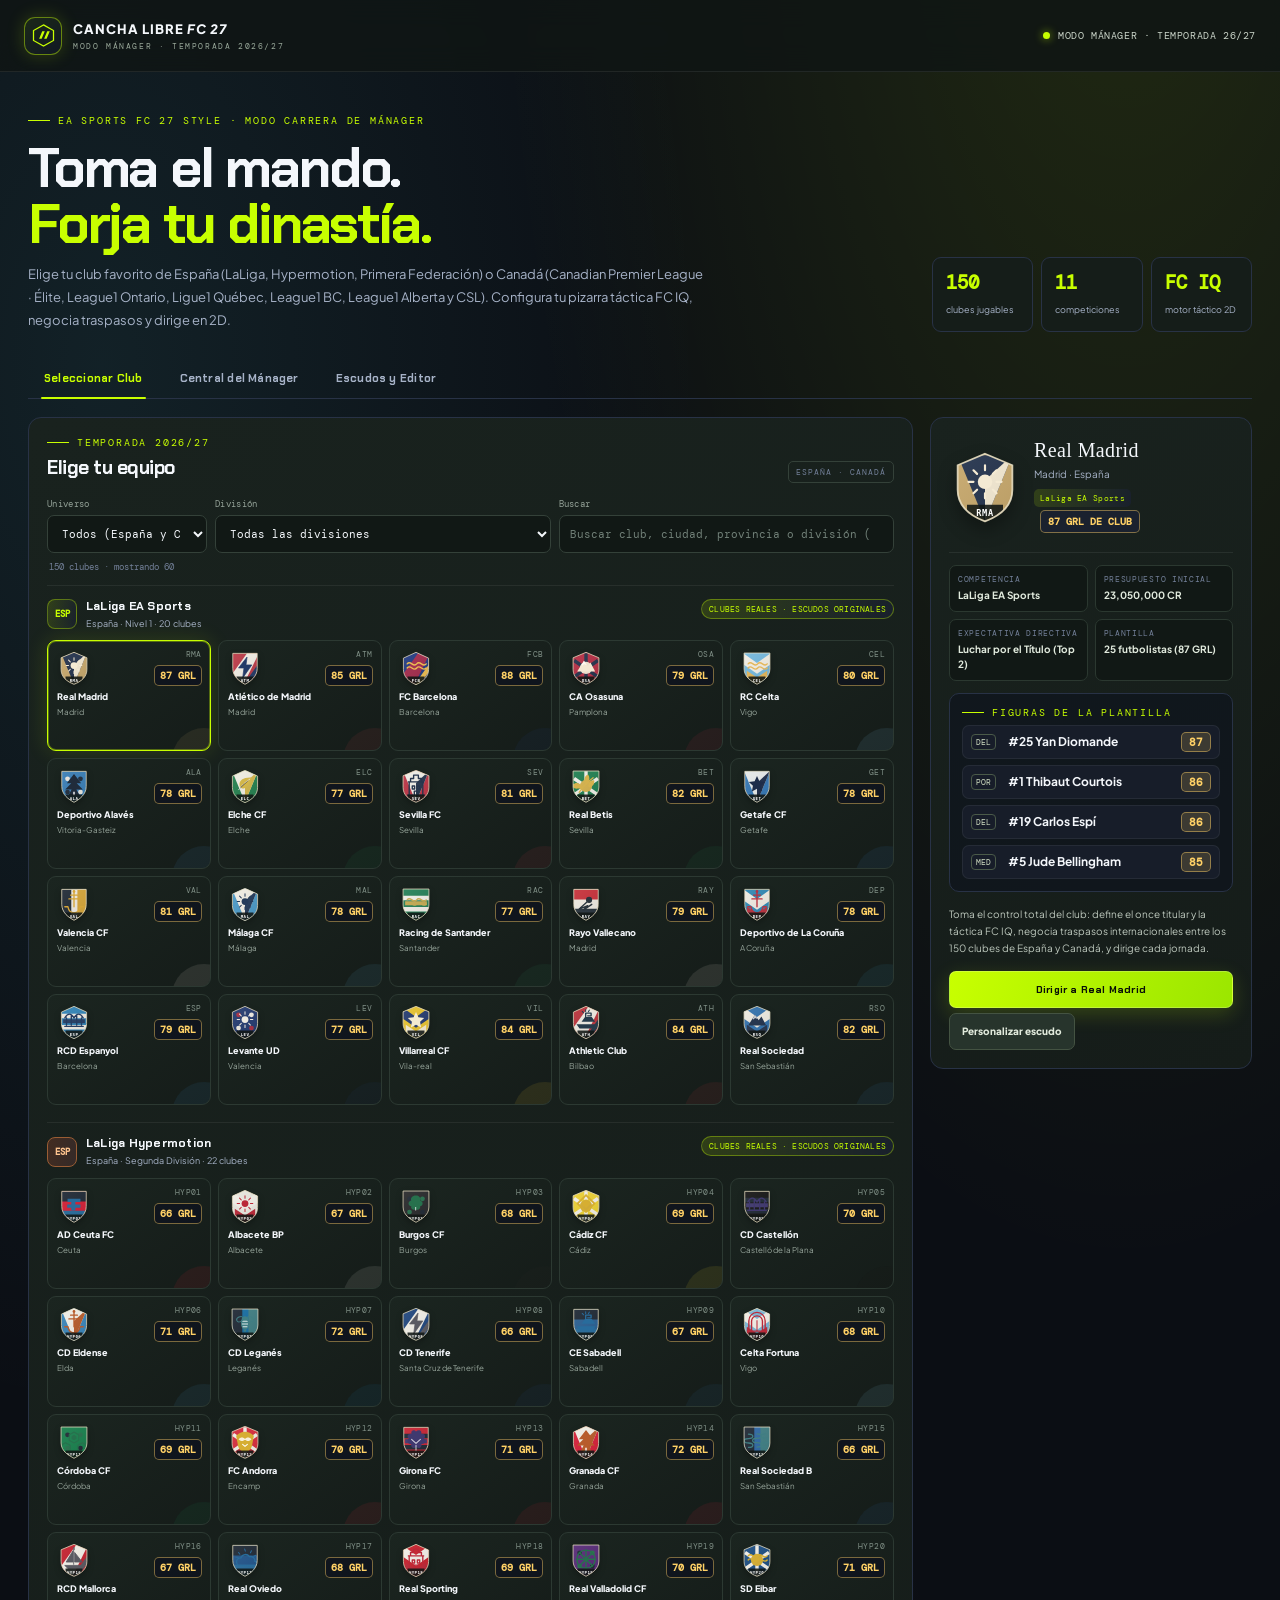
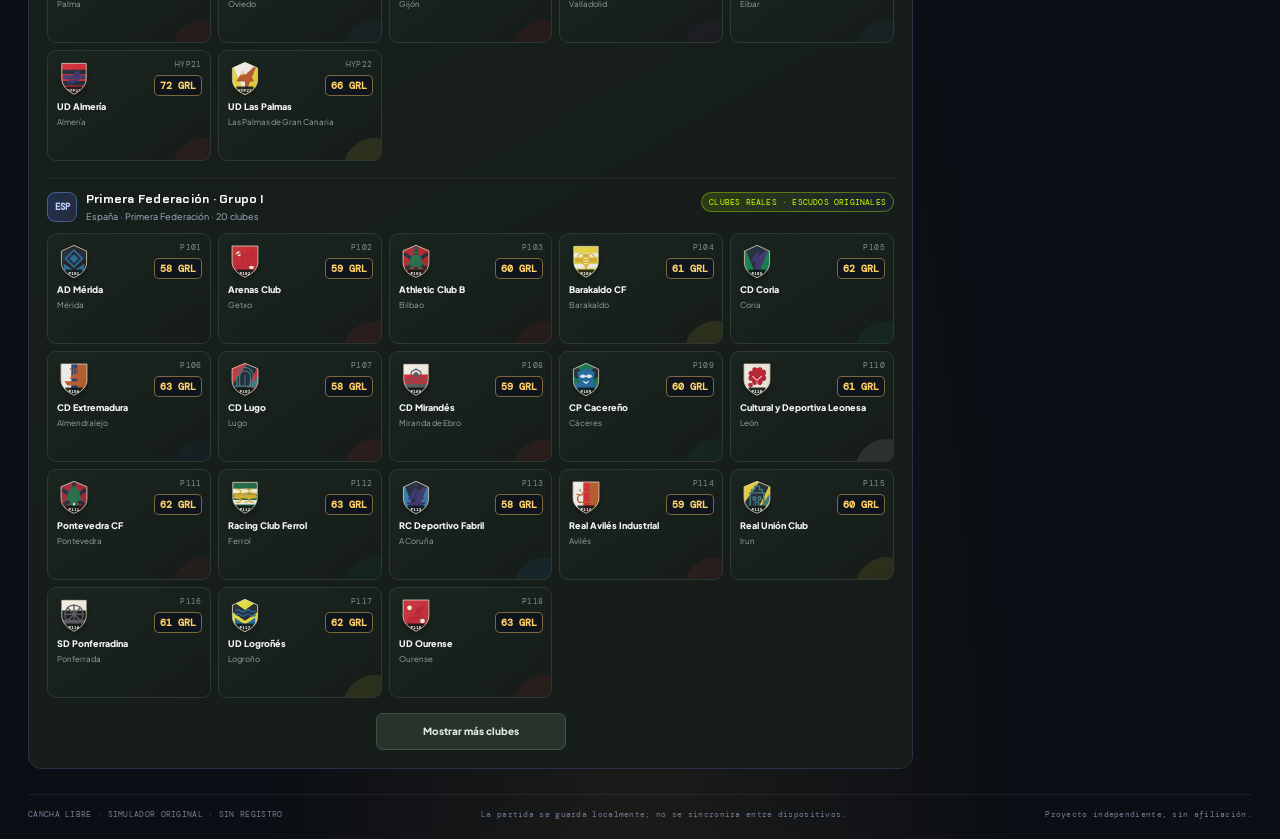
==== commit f7874b3b: "feat: upgrade to FC 27 Manager Mode and add all Canadian men's football leagues & teams" ====
--- a/public/index.html
+++ b/public/index.html
@@ -3,46 +3,50 @@
 <head>
 <meta charset="utf-8">
 <meta name="viewport" content="width=device-width, initial-scale=1">
-<meta name="theme-color" content="#15151b">
-<meta name="description" content="Cancha Libre: dirige un club del fútbol español, gestiona tu plantilla y juega partidos tácticos 2D.">
+<meta name="theme-color" content="#0b0f14">
+<meta name="description" content="Cancha Libre FC 27 Manager Mode: dirige tu club favorito del fútbol de España y Canadá, diseña tácticas FC IQ, negocia fichajes y vive partidos 2D.">
+<link rel="preconnect" href="https://fonts.googleapis.com">
+<link rel="preconnect" href="https://fonts.gstatic.com" crossorigin>
+<link href="https://fonts.googleapis.com/css2?family=Chakra+Petch:ital,wght@0,600;0,700;1,700&family=DM+Mono:wght@400;500&family=Plus+Jakarta+Sans:wght@400;500;600;700;800&display=swap" rel="stylesheet">
 <link rel="stylesheet" href="styles.css">
 <link rel="stylesheet" href="spain-mode.css">
 <script defer src="game-data.js"></script>
 <script defer src="spain-divisions.js"></script>
+<script defer src="spain-rosters.js"></script>
+<script defer src="canada-divisions.js"></script>
 <script defer src="spain-mode.js"></script>
-<script defer src="spain-rosters.js"></script>
 <script defer src="graphics.js"></script>
 <script defer src="app.js"></script>
 <link rel="stylesheet" href="graphics.css">
-<title>Cancha Libre — Mánager de fútbol español</title>
+<title>Cancha Libre — Modo Mánager FC 27 · España y Canadá</title>
 </head>
 <body>
 <a class="skip-link" href="#main">Saltar al juego</a>
 <header class="topbar">
   <a class="brand" href="#inicio" aria-label="Cancha Libre, inicio">
-    <span class="brand-icon" aria-hidden="true"><svg viewBox="0 0 40 40" fill="none"><path d="M20 3 36 12v16L20 37 4 28V12L20 3Z" stroke="currentColor" stroke-width="1.7"/><path d="m20 3 5 9-5 5-5-5 5-9Zm-16 9 10 2 2 8-8 4m28-14-10 2-2 8 8 4M14 22l6-5 6 5-2 8h-8l-2-8Z" stroke="currentColor" stroke-width="1.5" stroke-linejoin="round"/><circle cx="20" cy="22" r="1.5" fill="currentColor"/></svg></span>
-    <span class="brand-copy">CANCHA LIBRE<small>FÚTBOL ESPAÑOL · 2026/27</small></span>
+    <span class="brand-icon" aria-hidden="true"><svg viewBox="0 0 40 40" fill="none"><path d="M20 3 36 12v16L20 37 4 28V12L20 3Z" stroke="currentColor" stroke-width="2"/><path d="m13 25 5-12h4l-5 12h-4Zm8 0 5-12h4l-5 12h-4Z" fill="currentColor"/></svg></span>
+    <span class="brand-copy">CANCHA LIBRE <em>FC 27</em><small>ESPAÑA Y CANADÁ · 2026/27</small></span>
   </a>
-  <div class="top-status"><span class="free-dot"></span>Gratis · sin cuenta</div>
+  <div class="top-status"><span class="free-dot"></span>MODO MÁNAGER · TEMPORADA 26/27</div>
 </header>
 <main id="main" class="app-shell">
   <section class="hero" id="inicio">
     <div class="hero-copy">
-      <div class="eyebrow">Fútbol español · Temporada 2026/27</div>
-      <h1>Dirige tu equipo.<br><span>Domina la cancha.</span></h1>
-      <p>Elige entre Primera División, Segunda División o Primera Federación. Gestiona tu plantilla con GRL y atributos, y vive partidos tácticos 2D.</p>
+      <div class="eyebrow">Fútbol masculino de España y Canadá · Temporada 2026/27</div>
+      <h1>Toma el mando.<br><span>Forja tu dinastía.</span></h1>
+      <p>Elige tu club favorito de España (LaLiga, Hypermotion, Primera Federación) o Canadá (Canadian Premier League · Élite, League1 Ontario, Ligue1 Québec, League1 BC, League1 Alberta y CSL). Configura tu pizarra táctica FC IQ, negocia traspasos y dirige en 2D.</p>
     </div>
     <div class="hero-stats" aria-label="Resumen del juego">
-      <div class="stat-card"><strong id="statParticipations">82</strong><span>clubes jugables</span></div>
-      <div class="stat-card"><strong id="statComps">4</strong><span>competiciones</span></div>
-      <div class="stat-card"><strong>$0</strong><span>para jugar</span></div>
+      <div class="stat-card"><strong id="statParticipations">150</strong><span>clubes jugables</span></div>
+      <div class="stat-card"><strong id="statComps">11</strong><span>competiciones</span></div>
+      <div class="stat-card"><strong>FC IQ</strong><span>motor táctico 2D</span></div>
     </div>
   </section>
   <div id="resumeBanner" class="resume-banner" hidden></div>
   <nav class="view-tabs" aria-label="Secciones del juego">
-    <button class="view-tab active" type="button" data-view="clubs" aria-current="page">Clubes</button>
-    <button class="view-tab" type="button" data-view="career">Mi carrera</button>
-    <button class="view-tab" type="button" data-view="evidence">Fuentes y escudos</button>
+    <button class="view-tab active" type="button" data-view="clubs" aria-current="page">Seleccionar Club</button>
+    <button class="view-tab" type="button" data-view="career">Central del Mánager</button>
+    <button class="view-tab" type="button" data-view="evidence">Escudos y Editor</button>
   </nav>
 
   <section class="screen" id="view-clubs" aria-labelledby="clubsHeading">
@@ -51,7 +55,7 @@
         <section class="panel-card catalog-card">
           <div class="section-heading">
             <div><div class="eyebrow">Temporada 2026/27</div><h2 id="clubsHeading">Elige tu equipo</h2></div>
-            <span class="small-label">FÚTBOL ESPAÑOL</span>
+            <span class="small-label">ESPAÑA · CANADÁ</span>
           </div>
           <div class="filters">
             <label>Universo<select id="countryFilter" aria-label="Filtrar por universo"></select></label>
--- a/public/spain-mode.css
+++ b/public/spain-mode.css
@@ -1,46 +1,57 @@
 :root {
-  --bg: #15151b;
-  --panel: #1e1d25;
-  --panel2: #292730;
-  --line: #41404b;
-  --ink: #f8f6f2;
-  --muted: #c5c1c6;
-  --quiet: #918c97;
-  --lime: #f05a48;
+  --bg: #0b0e14;
+  --panel: #121722;
+  --panel2: #19202e;
+  --line: #283246;
+  --ink: #f4f7fb;
+  --muted: #a6b2c7;
+  --quiet: #738099;
+  --lime: #c8ff00;
   --gold: #ffd166;
-  --red: #f05a48;
-  --blue: #aab8f0;
+  --red: #ff5a5f;
+  --blue: #5ce1e6;
+  --sans: 'Plus Jakarta Sans', system-ui, -apple-system, sans-serif;
+  --display: 'Chakra Petch', 'Plus Jakarta Sans', sans-serif;
+  --mono: 'DM Mono', ui-monospace, SFMono-Regular, monospace;
 }
 
 body {
+  font-family: var(--sans);
   background:
-    radial-gradient(ellipse at 90% -12%, #532333 0, transparent 36%),
-    radial-gradient(ellipse at 4% 18%, #282545 0, transparent 32%),
+    radial-gradient(ellipse at 88% -10%, rgba(200, 255, 0, 0.12) 0, transparent 40%),
+    radial-gradient(ellipse at 8% 15%, rgba(92, 225, 230, 0.09) 0, transparent 36%),
+    radial-gradient(ellipse at 50% 105%, rgba(255, 209, 102, 0.07) 0, transparent 42%),
     var(--bg);
 }
 
+h1, h2, h3, h4, .brand-copy strong, .view-tab, .career-tab, .primary-button {
+  font-family: var(--display);
+  letter-spacing: 0.02em;
+}
+
 .brand-icon {
-  border-color: #6b3543;
-  background: linear-gradient(145deg, #432638, #28243a);
-  color: var(--gold);
+  border-color: rgba(200, 255, 0, 0.45);
+  background: linear-gradient(145deg, #1b2818, #111824);
+  color: var(--lime);
+  box-shadow: 0 0 18px rgba(200, 255, 0, 0.18);
 }
 
 .free-dot {
-  background: var(--gold);
-  box-shadow: 0 0 8px #f0bf5788;
+  background: var(--lime);
+  box-shadow: 0 0 8px rgba(200, 255, 0, 0.65);
 }
 
 .league-chip,
 .profile-badge,
 .coverage-pill {
-  border-color: #784250;
-  background: linear-gradient(100deg, #402832, #302a3d);
-  color: #ffd789;
+  border-color: rgba(200, 255, 0, 0.35);
+  background: linear-gradient(100deg, rgba(200, 255, 0, 0.14), rgba(25, 32, 46, 0.9));
+  color: var(--lime);
 }
 
 .club-card.selected {
-  border-color: var(--gold);
-  box-shadow: inset 0 0 0 1px #ffd16645, 0 0 22px #ef5c4820;
+  border-color: var(--lime);
+  box-shadow: inset 0 0 0 1px rgba(200, 255, 0, 0.35), 0 0 22px rgba(200, 255, 0, 0.14);
 }
 
 .club-card {
@@ -48,7 +59,7 @@
 }
 
 .club-card:hover {
-  border-color: var(--club-accent, var(--red));
+  border-color: var(--club-accent, var(--lime));
   transform: translateY(-2px);
 }
 
@@ -62,9 +73,9 @@
   position: absolute;
   top: 24px;
   right: 8px;
-  border: 1px solid #735b36;
+  border: 1px solid rgba(255, 209, 102, 0.45);
   border-radius: 5px;
-  background: #211d1edc;
+  background: rgba(15, 20, 30, 0.88);
   padding: 3px 5px;
 }
 
@@ -72,19 +83,22 @@
   display: inline-flex;
   margin: 3px 0 5px;
   margin-left: 6px;
-  border: 1px solid #735b36;
+  border: 1px solid rgba(255, 209, 102, 0.45);
   border-radius: 5px;
-  background: #2e2722;
+  background: rgba(28, 34, 48, 0.92);
   padding: 4px 7px;
 }
 
 .primary-button {
-  background: linear-gradient(110deg, #ee5548, #e74b69);
-  color: #fff8f2;
+  background: linear-gradient(110deg, #c8ff00, #9be600);
+  color: #091008;
+  font-weight: 800;
+  border: 1px solid rgba(255, 255, 255, 0.22);
+  box-shadow: 0 6px 20px rgba(200, 255, 0, 0.18);
 }
 
 .primary-button:hover {
-  background: linear-gradient(110deg, #ff6a58, #f35b78);
+  background: linear-gradient(110deg, #d7ff38, #b2f516);
 }
 
 .view-tab.active,
@@ -93,16 +107,16 @@
 .player-ovr,
 .stat-line b,
 .log-item strong {
-  color: var(--gold);
+  color: var(--lime);
 }
 
 .view-tab.active:after,
 .career-tab.active {
-  border-color: var(--gold);
+  border-color: var(--lime);
 }
 
 .stat-track i {
-  background: linear-gradient(90deg, #e94955, #f17161, var(--gold));
+  background: linear-gradient(90deg, #38bdf8, #a3e635, var(--lime));
 }
 
 .pitch-wrap {
@@ -472,3 +486,766 @@
     animation-duration: 1ms;
   }
 }
+
+/* ==========================================================================
+   FC 27 MANAGER MODE UI EXTENSIONS
+   ========================================================================== */
+
+.club-stars-preview {
+  margin: 12px 0;
+  padding: 12px;
+  border: 1px solid var(--line);
+  border-radius: 10px;
+  background: rgba(15, 20, 30, 0.72);
+}
+
+.stars-label {
+  display: block;
+  margin-bottom: 8px;
+  color: var(--lime);
+  font: 700 10px var(--mono);
+  letter-spacing: 0.1em;
+  text-transform: uppercase;
+}
+
+.stars-mini-list {
+  display: grid;
+  gap: 6px;
+}
+
+.star-mini-row {
+  display: grid;
+  grid-template-columns: auto 1fr auto;
+  align-items: center;
+  gap: 8px;
+  padding: 6px 8px;
+  border-radius: 7px;
+  background: rgba(25, 32, 46, 0.8);
+  border: 1px solid rgba(255, 255, 255, 0.06);
+}
+
+.star-mini-pos {
+  padding: 2px 6px;
+  border-radius: 4px;
+  background: rgba(200, 255, 0, 0.14);
+  color: var(--lime);
+  font: 800 10px var(--mono);
+}
+
+.star-mini-name {
+  font-size: 12px;
+  font-weight: 700;
+  color: var(--ink);
+  white-space: nowrap;
+  overflow: hidden;
+  text-overflow: ellipsis;
+}
+
+.star-mini-ovr {
+  padding: 2px 7px;
+  border-radius: 5px;
+  background: rgba(255, 209, 102, 0.16);
+  border: 1px solid rgba(255, 209, 102, 0.45);
+  color: var(--gold);
+  font: 800 11px var(--mono);
+}
+
+/* Manager Header KPIs */
+.career-header-fc27 {
+  border-color: rgba(200, 255, 0, 0.25);
+  background:
+    radial-gradient(ellipse at 95% 0%, rgba(200, 255, 0, 0.11), transparent 52%),
+    linear-gradient(135deg, #131926, #0f141e);
+}
+
+.manager-kpis {
+  display: flex;
+  flex-wrap: wrap;
+  gap: 8px;
+}
+
+.kpi-pill {
+  display: grid;
+  gap: 2px;
+  min-width: 96px;
+  padding: 7px 11px;
+  border: 1px solid var(--line);
+  border-radius: 9px;
+  background: rgba(11, 14, 20, 0.72);
+}
+
+.kpi-pill span {
+  color: var(--muted);
+  font: 700 9px var(--mono);
+  letter-spacing: 0.08em;
+  text-transform: uppercase;
+}
+
+.kpi-pill strong {
+  color: var(--ink);
+  font: 800 14px var(--mono);
+}
+
+.kpi-pill.conf-high {
+  border-color: rgba(200, 255, 0, 0.45);
+}
+.kpi-pill.conf-high strong {
+  color: var(--lime);
+}
+.kpi-pill.conf-mid {
+  border-color: rgba(255, 209, 102, 0.45);
+}
+.kpi-pill.conf-mid strong {
+  color: var(--gold);
+}
+.kpi-pill.conf-low {
+  border-color: rgba(255, 90, 95, 0.5);
+}
+.kpi-pill.conf-low strong {
+  color: var(--red);
+}
+
+/* Central del Mánager Hub */
+.fc-hub-grid {
+  display: grid;
+  grid-template-columns: repeat(12, minmax(0, 1fr));
+  gap: 14px;
+  margin-top: 12px;
+}
+
+.fc-card {
+  grid-column: span 6;
+  display: grid;
+  align-content: start;
+  gap: 12px;
+  padding: 16px;
+  border: 1px solid var(--line);
+  border-radius: 12px;
+  background: linear-gradient(155deg, rgba(25, 32, 46, 0.92), rgba(16, 21, 31, 0.95));
+  box-shadow: 0 10px 28px rgba(0, 0, 0, 0.28);
+}
+
+.fc-card-matchday {
+  grid-column: span 7;
+  border-color: rgba(200, 255, 0, 0.35);
+  background:
+    radial-gradient(ellipse at 90% 10%, rgba(200, 255, 0, 0.1), transparent 55%),
+    linear-gradient(155deg, #17212b, #111622);
+}
+
+.fc-card-training {
+  grid-column: span 5;
+}
+
+.fc-card-news,
+.fc-card-board,
+.fc-card-leaders {
+  grid-column: span 4;
+}
+
+@media (max-width: 980px) {
+  .fc-card,
+  .fc-card-matchday,
+  .fc-card-training,
+  .fc-card-news,
+  .fc-card-board,
+  .fc-card-leaders {
+    grid-column: span 12;
+  }
+}
+
+.fc-card-head {
+  display: flex;
+  align-items: center;
+  justify-content: space-between;
+  gap: 8px;
+}
+
+.fc-card-head h3 {
+  margin: 2px 0 0;
+  font-size: 18px;
+}
+
+.fc-card-desc {
+  margin: 0;
+  color: var(--muted);
+  font-size: 13px;
+  line-height: 1.45;
+}
+
+.hub-versus-row {
+  display: grid;
+  grid-template-columns: 1fr auto 1fr;
+  align-items: center;
+  gap: 12px;
+  padding: 14px;
+  border: 1px solid rgba(255, 255, 255, 0.08);
+  border-radius: 10px;
+  background: rgba(10, 14, 20, 0.65);
+}
+
+.hub-team-box {
+  display: flex;
+  align-items: center;
+  gap: 10px;
+  min-width: 0;
+}
+
+.hub-team-box strong {
+  display: block;
+  font-size: 15px;
+  color: var(--ink);
+  white-space: nowrap;
+  overflow: hidden;
+  text-overflow: ellipsis;
+}
+
+.hub-team-box span {
+  display: block;
+  color: var(--muted);
+  font: 600 11px var(--mono);
+}
+
+.hub-vs {
+  display: grid;
+  justify-items: center;
+  gap: 2px;
+  padding: 6px 12px;
+  border-radius: 8px;
+  background: rgba(200, 255, 0, 0.12);
+  border: 1px solid rgba(200, 255, 0, 0.35);
+}
+
+.hub-vs span {
+  color: var(--lime);
+  font: 900 15px var(--display);
+}
+
+.hub-vs small {
+  color: var(--muted);
+  font: 700 10px var(--mono);
+}
+
+.hub-tactic-summary {
+  display: flex;
+  flex-wrap: wrap;
+  gap: 8px;
+}
+
+.hub-tactic-summary span {
+  padding: 5px 10px;
+  border-radius: 6px;
+  background: rgba(255, 255, 255, 0.05);
+  border: 1px solid rgba(255, 255, 255, 0.08);
+  color: var(--muted);
+  font-size: 12px;
+}
+
+.hub-tactic-summary strong {
+  color: var(--ink);
+}
+
+.hub-actions-row {
+  display: flex;
+  flex-wrap: wrap;
+  gap: 8px;
+}
+
+/* Weekly Training */
+.training-plans-grid {
+  display: grid;
+  gap: 8px;
+}
+
+.train-plan-btn {
+  display: grid;
+  gap: 3px;
+  width: 100%;
+  padding: 10px 12px;
+  border: 1px solid rgba(200, 255, 0, 0.28);
+  border-radius: 9px;
+  background: rgba(15, 22, 32, 0.85);
+  color: var(--ink);
+  text-align: left;
+  cursor: pointer;
+  transition: border-color 140ms ease, background 140ms ease, transform 140ms ease;
+}
+
+.train-plan-btn:hover:not(:disabled) {
+  border-color: var(--lime);
+  background: rgba(200, 255, 0, 0.1);
+  transform: translateY(-1px);
+}
+
+.train-plan-btn:disabled {
+  opacity: 0.55;
+  cursor: not-allowed;
+}
+
+.train-plan-btn strong {
+  color: var(--lime);
+  font: 800 13px var(--display);
+}
+
+.train-plan-btn span {
+  color: var(--muted);
+  font-size: 11px;
+}
+
+.train-plan-btn b {
+  color: var(--gold);
+  font: 700 10px var(--mono);
+}
+
+.hub-mini-actions {
+  display: flex;
+  align-items: center;
+  justify-content: space-between;
+  gap: 8px;
+}
+
+/* Press News, Board Objectives & Leaders */
+.press-feed,
+.objectives-list,
+.leaders-list {
+  display: grid;
+  gap: 8px;
+}
+
+.press-item {
+  padding: 9px 11px;
+  border-left: 3px solid var(--lime);
+  border-radius: 6px;
+  background: rgba(10, 14, 20, 0.65);
+}
+
+.press-item span {
+  color: var(--lime);
+  font: 800 9px var(--mono);
+  letter-spacing: 0.1em;
+}
+
+.press-item p {
+  margin: 4px 0 0;
+  font-size: 12px;
+  color: var(--ink);
+  line-height: 1.4;
+}
+
+.obj-item {
+  display: grid;
+  gap: 5px;
+  padding: 9px 11px;
+  border-radius: 8px;
+  background: rgba(10, 14, 20, 0.65);
+  border: 1px solid rgba(255, 255, 255, 0.06);
+}
+
+.obj-top {
+  display: flex;
+  justify-content: space-between;
+  gap: 8px;
+  font-size: 12px;
+}
+
+.obj-top span {
+  color: var(--muted);
+}
+
+.obj-top strong {
+  color: var(--gold);
+  font: 700 11px var(--mono);
+}
+
+.obj-bar {
+  height: 6px;
+  border-radius: 999px;
+  background: rgba(255, 255, 255, 0.08);
+  overflow: hidden;
+}
+
+.obj-bar i {
+  display: block;
+  height: 100%;
+  border-radius: 999px;
+  background: linear-gradient(90deg, #38bdf8, var(--lime));
+}
+
+.leader-row {
+  display: flex;
+  align-items: center;
+  justify-content: space-between;
+  gap: 8px;
+  padding: 8px 10px;
+  border-radius: 8px;
+  background: rgba(10, 14, 20, 0.65);
+  border: 1px solid rgba(255, 255, 255, 0.06);
+  font-size: 12px;
+}
+
+.leader-row span {
+  color: var(--muted);
+}
+
+.leader-row strong {
+  color: var(--ink);
+}
+
+.leader-row b {
+  color: var(--lime);
+  font: 800 11px var(--mono);
+}
+
+/* Interactive Tactical Board */
+.tactical-board-panel {
+  margin-bottom: 16px;
+  padding: 16px;
+  border: 1px solid rgba(200, 255, 0, 0.28);
+  border-radius: 12px;
+  background: linear-gradient(145deg, #131b26, #0f141d);
+}
+
+.tactical-board-head {
+  display: flex;
+  flex-wrap: wrap;
+  align-items: center;
+  justify-content: space-between;
+  gap: 10px;
+  margin-bottom: 12px;
+}
+
+.tactical-board-actions {
+  display: flex;
+  flex-wrap: wrap;
+  align-items: center;
+  gap: 8px;
+}
+
+.swap-hint {
+  color: var(--muted);
+  font-size: 12px;
+}
+
+.tactical-board-grid {
+  display: grid;
+  grid-template-columns: minmax(0, 1.45fr) minmax(260px, 1fr);
+  gap: 14px;
+  align-items: start;
+}
+
+@media (max-width: 900px) {
+  .tactical-board-grid {
+    grid-template-columns: 1fr;
+  }
+}
+
+.tactical-board-svg {
+  width: 100%;
+  height: auto;
+  border: 1px solid rgba(200, 255, 0, 0.3);
+  border-radius: 10px;
+  box-shadow: inset 0 0 30px rgba(0, 0, 0, 0.45);
+}
+
+.tactical-node {
+  transition: filter 140ms ease;
+}
+
+.tactical-node:hover {
+  filter: drop-shadow(0 0 8px rgba(200, 255, 0, 0.85));
+}
+
+.tactical-node.is-selected circle {
+  stroke: var(--lime);
+  stroke-width: 3.5;
+}
+
+.tactical-bench {
+  display: grid;
+  gap: 8px;
+  max-height: 360px;
+  overflow-y: auto;
+  padding: 10px;
+  border: 1px solid var(--line);
+  border-radius: 10px;
+  background: rgba(10, 14, 20, 0.7);
+}
+
+.tactical-bench h4 {
+  margin: 0 0 4px;
+  font-size: 13px;
+  color: var(--gold);
+  text-transform: uppercase;
+  letter-spacing: 0.06em;
+}
+
+.bench-list {
+  display: grid;
+  gap: 6px;
+}
+
+.bench-row {
+  display: grid;
+  grid-template-columns: auto 1fr auto auto;
+  align-items: center;
+  gap: 8px;
+  width: 100%;
+  padding: 7px 10px;
+  border: 1px solid rgba(255, 255, 255, 0.08);
+  border-radius: 7px;
+  background: rgba(22, 29, 42, 0.85);
+  color: var(--ink);
+  text-align: left;
+  cursor: pointer;
+}
+
+.bench-row:hover {
+  border-color: var(--lime);
+}
+
+.bench-row.is-selected {
+  border-color: var(--lime);
+  background: rgba(200, 255, 0, 0.14);
+}
+
+.bench-pos {
+  padding: 2px 6px;
+  border-radius: 4px;
+  background: rgba(255, 255, 255, 0.08);
+  color: var(--lime);
+  font: 800 10px var(--mono);
+}
+
+.bench-name {
+  font-size: 12px;
+  font-weight: 700;
+  white-space: nowrap;
+  overflow: hidden;
+  text-overflow: ellipsis;
+}
+
+.bench-ovr {
+  color: var(--gold);
+  font: 800 11px var(--mono);
+}
+
+.bench-fit {
+  color: var(--muted);
+  font: 700 10px var(--mono);
+}
+
+/* Position Filter Chips & FC 27 Player Cards */
+.pos-filter-bar {
+  display: flex;
+  flex-wrap: wrap;
+  gap: 6px;
+  margin-bottom: 12px;
+}
+
+.pos-chip {
+  padding: 6px 12px;
+  border: 1px solid var(--line);
+  border-radius: 999px;
+  background: rgba(18, 23, 34, 0.85);
+  color: var(--muted);
+  font: 700 11px var(--mono);
+  cursor: pointer;
+}
+
+.pos-chip.active,
+.pos-chip:hover {
+  border-color: var(--lime);
+  background: rgba(200, 255, 0, 0.14);
+  color: var(--lime);
+}
+
+.player-card.card-gold {
+  border-color: rgba(255, 209, 102, 0.42);
+  background:
+    radial-gradient(ellipse at 95% 0%, rgba(255, 209, 102, 0.12), transparent 50%),
+    linear-gradient(160deg, #1b202e, #121620);
+}
+
+.player-card.card-silver {
+  border-color: rgba(166, 178, 199, 0.38);
+}
+
+.player-card.card-bronze {
+  border-color: rgba(205, 127, 50, 0.38);
+}
+
+.player-card.is-starter {
+  box-shadow: inset 0 0 0 1px rgba(200, 255, 0, 0.25);
+}
+
+.player-card.is-selected {
+  border-color: var(--lime);
+  box-shadow: 0 0 0 2px rgba(200, 255, 0, 0.45);
+}
+
+.xi-badge,
+.sub-badge,
+.cap-badge,
+.pot-pill {
+  display: inline-flex;
+  align-items: center;
+  padding: 2px 6px;
+  border-radius: 4px;
+  font: 800 9px var(--mono);
+  margin-left: 4px;
+}
+
+.xi-badge {
+  background: rgba(200, 255, 0, 0.18);
+  color: var(--lime);
+  border: 1px solid rgba(200, 255, 0, 0.4);
+}
+
+.sub-badge {
+  background: rgba(255, 255, 255, 0.08);
+  color: var(--muted);
+}
+
+.cap-badge {
+  background: rgba(255, 209, 102, 0.22);
+  color: var(--gold);
+  border: 1px solid rgba(255, 209, 102, 0.5);
+}
+
+.pot-pill {
+  background: rgba(92, 225, 230, 0.15);
+  color: var(--blue);
+}
+
+.player-OriginClub {
+  margin: 0 0 4px;
+  color: var(--gold);
+  font: 700 11px var(--mono);
+}
+
+.player-card-actions,
+.market-buy-actions {
+  display: flex;
+  flex-wrap: wrap;
+  gap: 6px;
+  margin-top: 8px;
+}
+
+.mini-btn {
+  padding: 5px 9px !important;
+  font-size: 11px !important;
+}
+
+.danger-btn:hover {
+  border-color: var(--red) !important;
+  color: var(--red) !important;
+}
+
+.scout-search-input {
+  min-width: 190px;
+  padding: 7px 10px;
+  border: 1px solid var(--line);
+  border-radius: 8px;
+  background: var(--panel);
+  color: var(--ink);
+  font-size: 12px;
+}
+
+/* Live Telemetry & Touchline Controls */
+.live-telemetry-bar {
+  display: grid;
+  grid-template-columns: repeat(4, minmax(0, 1fr));
+  gap: 10px;
+  margin: 10px 0;
+  padding: 10px 12px;
+  border: 1px solid var(--line);
+  border-radius: 10px;
+  background: rgba(12, 16, 24, 0.86);
+}
+
+@media (max-width: 720px) {
+  .live-telemetry-bar {
+    grid-template-columns: repeat(2, minmax(0, 1fr));
+  }
+}
+
+.telemetry-item {
+  display: grid;
+  gap: 4px;
+  text-align: center;
+}
+
+.telemetry-item span {
+  color: var(--muted);
+  font: 700 9px var(--mono);
+  letter-spacing: 0.08em;
+}
+
+.telemetry-item strong {
+  color: var(--ink);
+  font: 800 13px var(--mono);
+}
+
+.telemetry-track {
+  height: 5px;
+  border-radius: 999px;
+  background: rgba(255, 255, 255, 0.12);
+  overflow: hidden;
+}
+
+.telemetry-track i {
+  display: block;
+  height: 100%;
+  background: var(--lime);
+}
+
+.touchline-bar {
+  display: flex;
+  flex-wrap: wrap;
+  align-items: center;
+  justify-content: space-between;
+  gap: 10px;
+  margin-bottom: 10px;
+  padding: 10px 12px;
+  border: 1px solid rgba(200, 255, 0, 0.25);
+  border-radius: 10px;
+  background: rgba(16, 22, 32, 0.9);
+}
+
+.touchline-label {
+  color: var(--lime);
+  font: 800 11px var(--mono);
+  letter-spacing: 0.08em;
+  text-transform: uppercase;
+}
+
+.touchline-controls {
+  display: flex;
+  flex-wrap: wrap;
+  gap: 10px;
+}
+
+.touchline-controls label {
+  display: flex;
+  align-items: center;
+  gap: 6px;
+  font-size: 11px;
+  color: var(--muted);
+}
+
+/* Standings Zones */
+.standings-table tr.zone-top td:first-child {
+  border-left: 3px solid var(--lime);
+  color: var(--lime);
+}
+
+.standings-table tr.zone-promo td:first-child {
+  border-left: 3px solid var(--blue);
+  color: var(--blue);
+}
+
+.standings-table tr.zone-rel td:first-child {
+  border-left: 3px solid var(--red);
+  color: var(--red);
+}
+
